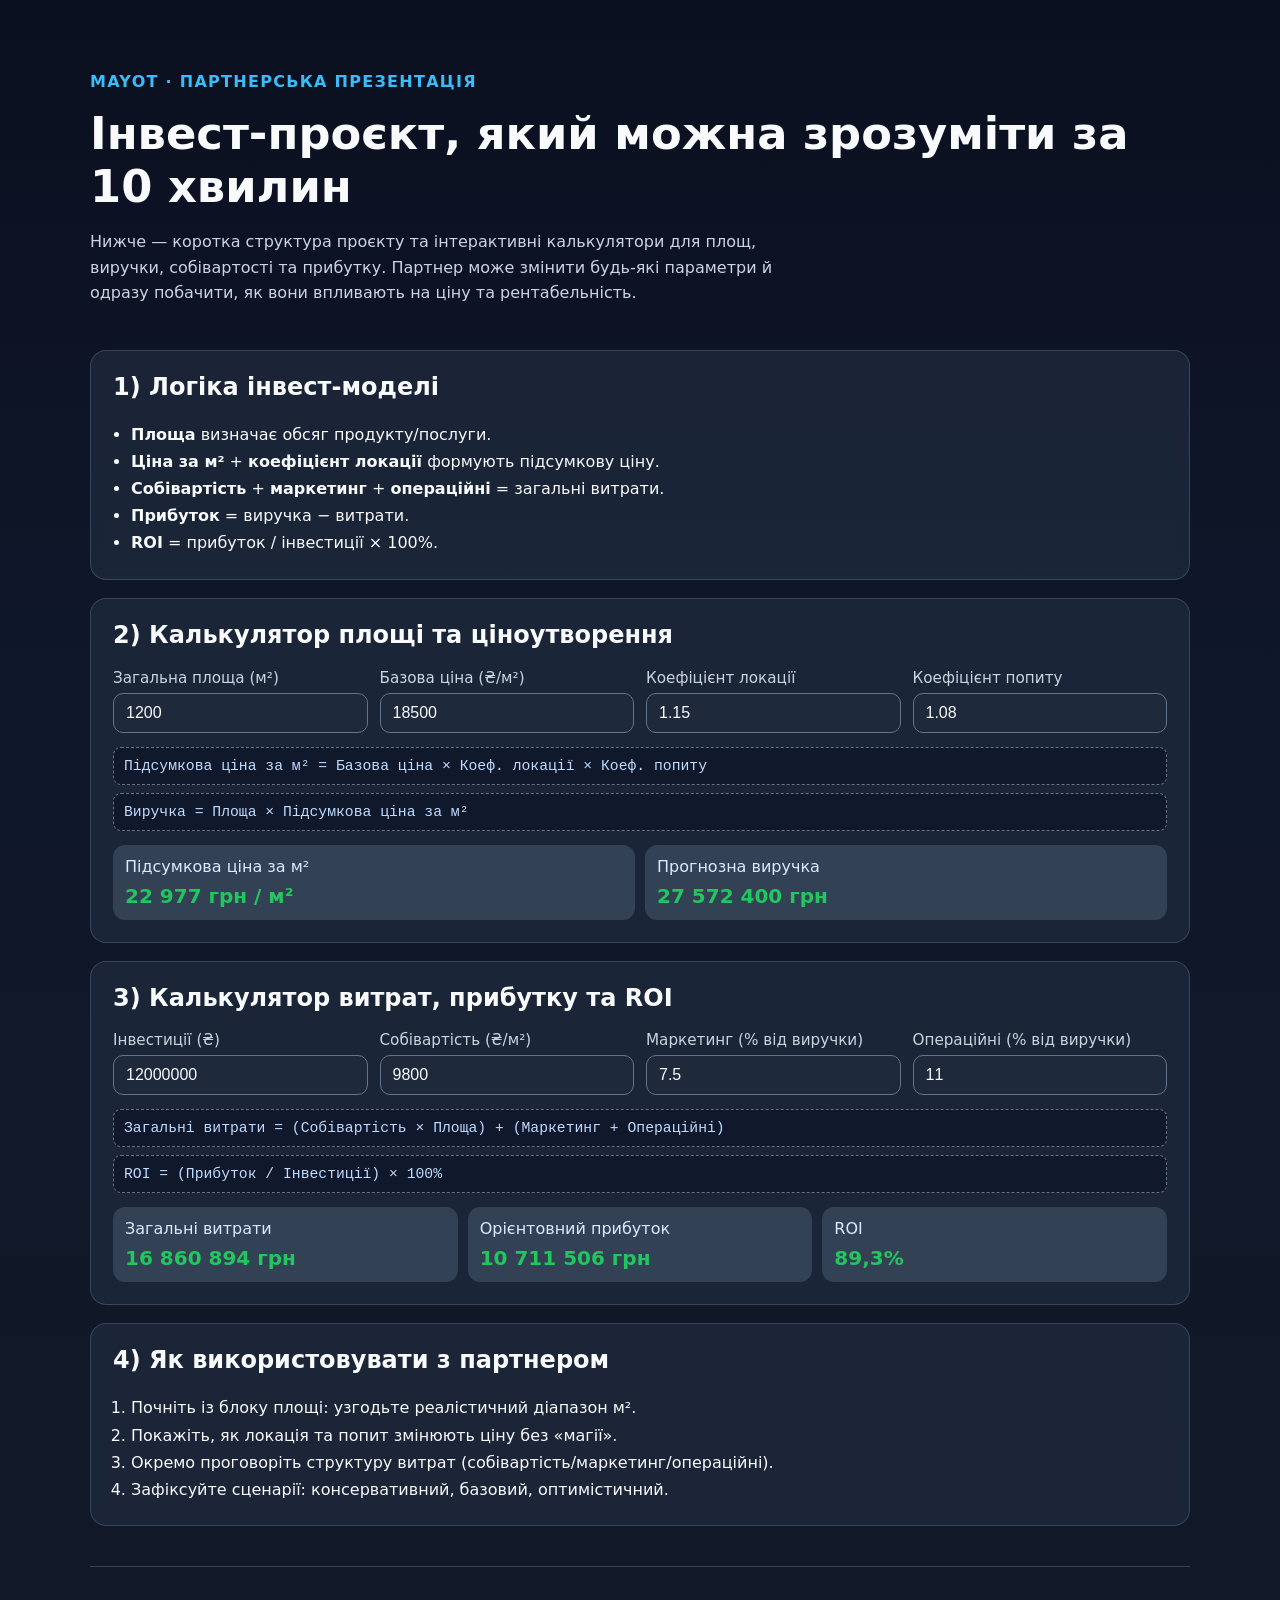
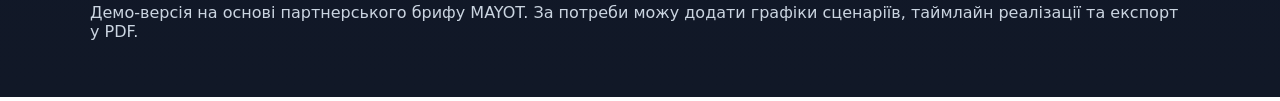
==== index.html @ 7033283a "Create partner-facing investment landing page with calculators" ====
<!doctype html>
<html lang="uk">
  <head>
    <meta charset="UTF-8" />
    <meta name="viewport" content="width=device-width, initial-scale=1.0" />
    <title>MAYOT — Партнерський інвест-проєкт</title>
    <link rel="stylesheet" href="styles.css" />
  </head>
  <body>
    <header class="hero">
      <div class="hero__content wrapper">
        <p class="eyebrow">MAYOT · Партнерська презентація</p>
        <h1>Інвест-проєкт, який можна зрозуміти за 10 хвилин</h1>
        <p class="subtitle">
          Нижче — коротка структура проєкту та інтерактивні калькулятори для площ,
          виручки, собівартості та прибутку. Партнер може змінити будь-які параметри
          й одразу побачити, як вони впливають на ціну та рентабельність.
        </p>
      </div>
    </header>

    <main class="wrapper grid">
      <section class="card">
        <h2>1) Логіка інвест-моделі</h2>
        <ul>
          <li><strong>Площа</strong> визначає обсяг продукту/послуги.</li>
          <li><strong>Ціна за м²</strong> + <strong>коефіцієнт локації</strong> формують підсумкову ціну.</li>
          <li><strong>Собівартість</strong> + <strong>маркетинг</strong> + <strong>операційні</strong> = загальні витрати.</li>
          <li><strong>Прибуток</strong> = виручка − витрати.</li>
          <li><strong>ROI</strong> = прибуток / інвестиції × 100%.</li>
        </ul>
      </section>

      <section class="card" id="areaPricingCalculator">
        <h2>2) Калькулятор площі та ціноутворення</h2>
        <div class="inputs">
          <label>
            Загальна площа (м²)
            <input type="number" id="area" min="1" step="1" value="1200" />
          </label>
          <label>
            Базова ціна (₴/м²)
            <input type="number" id="basePrice" min="1" step="10" value="18500" />
          </label>
          <label>
            Коефіцієнт локації
            <input type="number" id="locationFactor" min="0.5" max="2" step="0.01" value="1.15" />
          </label>
          <label>
            Коефіцієнт попиту
            <input type="number" id="demandFactor" min="0.5" max="2" step="0.01" value="1.08" />
          </label>
        </div>

        <div class="formula">
          <code>Підсумкова ціна за м² = Базова ціна × Коеф. локації × Коеф. попиту</code>
          <code>Виручка = Площа × Підсумкова ціна за м²</code>
        </div>

        <div class="results">
          <article>
            <p>Підсумкова ціна за м²</p>
            <strong id="finalSqmPrice">—</strong>
          </article>
          <article>
            <p>Прогнозна виручка</p>
            <strong id="revenue">—</strong>
          </article>
        </div>
      </section>

      <section class="card" id="investmentCalculator">
        <h2>3) Калькулятор витрат, прибутку та ROI</h2>
        <div class="inputs">
          <label>
            Інвестиції (₴)
            <input type="number" id="investment" min="1" step="10000" value="12000000" />
          </label>
          <label>
            Собівартість (₴/м²)
            <input type="number" id="costPerSqm" min="1" step="10" value="9800" />
          </label>
          <label>
            Маркетинг (% від виручки)
            <input type="number" id="marketingPercent" min="0" max="100" step="0.1" value="7.5" />
          </label>
          <label>
            Операційні (% від виручки)
            <input type="number" id="operatingPercent" min="0" max="100" step="0.1" value="11" />
          </label>
        </div>

        <div class="formula">
          <code>Загальні витрати = (Собівартість × Площа) + (Маркетинг + Операційні)</code>
          <code>ROI = (Прибуток / Інвестиції) × 100%</code>
        </div>

        <div class="results three">
          <article>
            <p>Загальні витрати</p>
            <strong id="totalCosts">—</strong>
          </article>
          <article>
            <p>Орієнтовний прибуток</p>
            <strong id="profit">—</strong>
          </article>
          <article>
            <p>ROI</p>
            <strong id="roi">—</strong>
          </article>
        </div>
      </section>

      <section class="card notes">
        <h2>4) Як використовувати з партнером</h2>
        <ol>
          <li>Почніть із блоку площі: узгодьте реалістичний діапазон м².</li>
          <li>Покажіть, як локація та попит змінюють ціну без «магії».</li>
          <li>Окремо проговоріть структуру витрат (собівартість/маркетинг/операційні).</li>
          <li>Зафіксуйте сценарії: консервативний, базовий, оптимістичний.</li>
        </ol>
      </section>
    </main>

    <footer class="wrapper footer">
      <p>
        Демо-версія на основі партнерського брифу MAYOT. За потреби можу додати
        графіки сценаріїв, таймлайн реалізації та експорт у PDF.
      </p>
    </footer>

    <script src="script.js"></script>
  </body>
</html>
---- styles.css ----
:root {
  --bg: #0f172a;
  --surface: #1e293b;
  --surface-soft: #334155;
  --text: #f8fafc;
  --muted: #cbd5e1;
  --accent: #38bdf8;
  --positive: #22c55e;
}

* {
  box-sizing: border-box;
}

body {
  margin: 0;
  font-family: Inter, system-ui, -apple-system, Segoe UI, Roboto, sans-serif;
  background: linear-gradient(180deg, #0b1020 0%, var(--bg) 40%, #111827 100%);
  color: var(--text);
}

.wrapper {
  width: min(1100px, 92vw);
  margin: 0 auto;
}

.hero {
  padding: 56px 0 28px;
}

.hero h1 {
  font-size: clamp(1.8rem, 3.5vw, 3rem);
  margin: 10px 0 14px;
}

.eyebrow {
  color: var(--accent);
  text-transform: uppercase;
  letter-spacing: 0.08em;
  font-weight: 700;
}

.subtitle {
  color: var(--muted);
  max-width: 72ch;
  line-height: 1.6;
}

.grid {
  display: grid;
  gap: 18px;
  padding-bottom: 40px;
}

.card {
  background: rgba(30, 41, 59, 0.82);
  border: 1px solid rgba(148, 163, 184, 0.25);
  border-radius: 16px;
  padding: 22px;
  backdrop-filter: blur(6px);
}

.card h2 {
  margin-top: 0;
}

.inputs {
  display: grid;
  gap: 12px;
  grid-template-columns: repeat(auto-fit, minmax(210px, 1fr));
}

label {
  display: grid;
  gap: 6px;
  color: var(--muted);
  font-size: 0.95rem;
}

input {
  border: 1px solid #64748b;
  background: var(--surface);
  color: var(--text);
  border-radius: 10px;
  padding: 10px 12px;
  font-size: 1rem;
}

.formula {
  margin: 14px 0;
  display: grid;
  gap: 8px;
}

code {
  display: block;
  background: rgba(15, 23, 42, 0.8);
  border: 1px dashed #64748b;
  border-radius: 8px;
  padding: 10px;
  color: #bfdbfe;
  font-size: 0.92rem;
}

.results {
  display: grid;
  gap: 10px;
  grid-template-columns: repeat(2, minmax(180px, 1fr));
}

.results.three {
  grid-template-columns: repeat(3, minmax(160px, 1fr));
}

.results article {
  background: var(--surface-soft);
  border-radius: 12px;
  padding: 12px;
}

.results p {
  margin: 0;
  color: #dbeafe;
}

.results strong {
  display: block;
  margin-top: 8px;
  font-size: 1.25rem;
  color: var(--positive);
}

.notes ol,
.card ul {
  margin: 0;
  padding-left: 18px;
  line-height: 1.7;
}

.footer {
  border-top: 1px solid rgba(148, 163, 184, 0.3);
  padding: 20px 0 40px;
  color: var(--muted);
}

@media (max-width: 700px) {
  .results,
  .results.three {
    grid-template-columns: 1fr;
  }
}
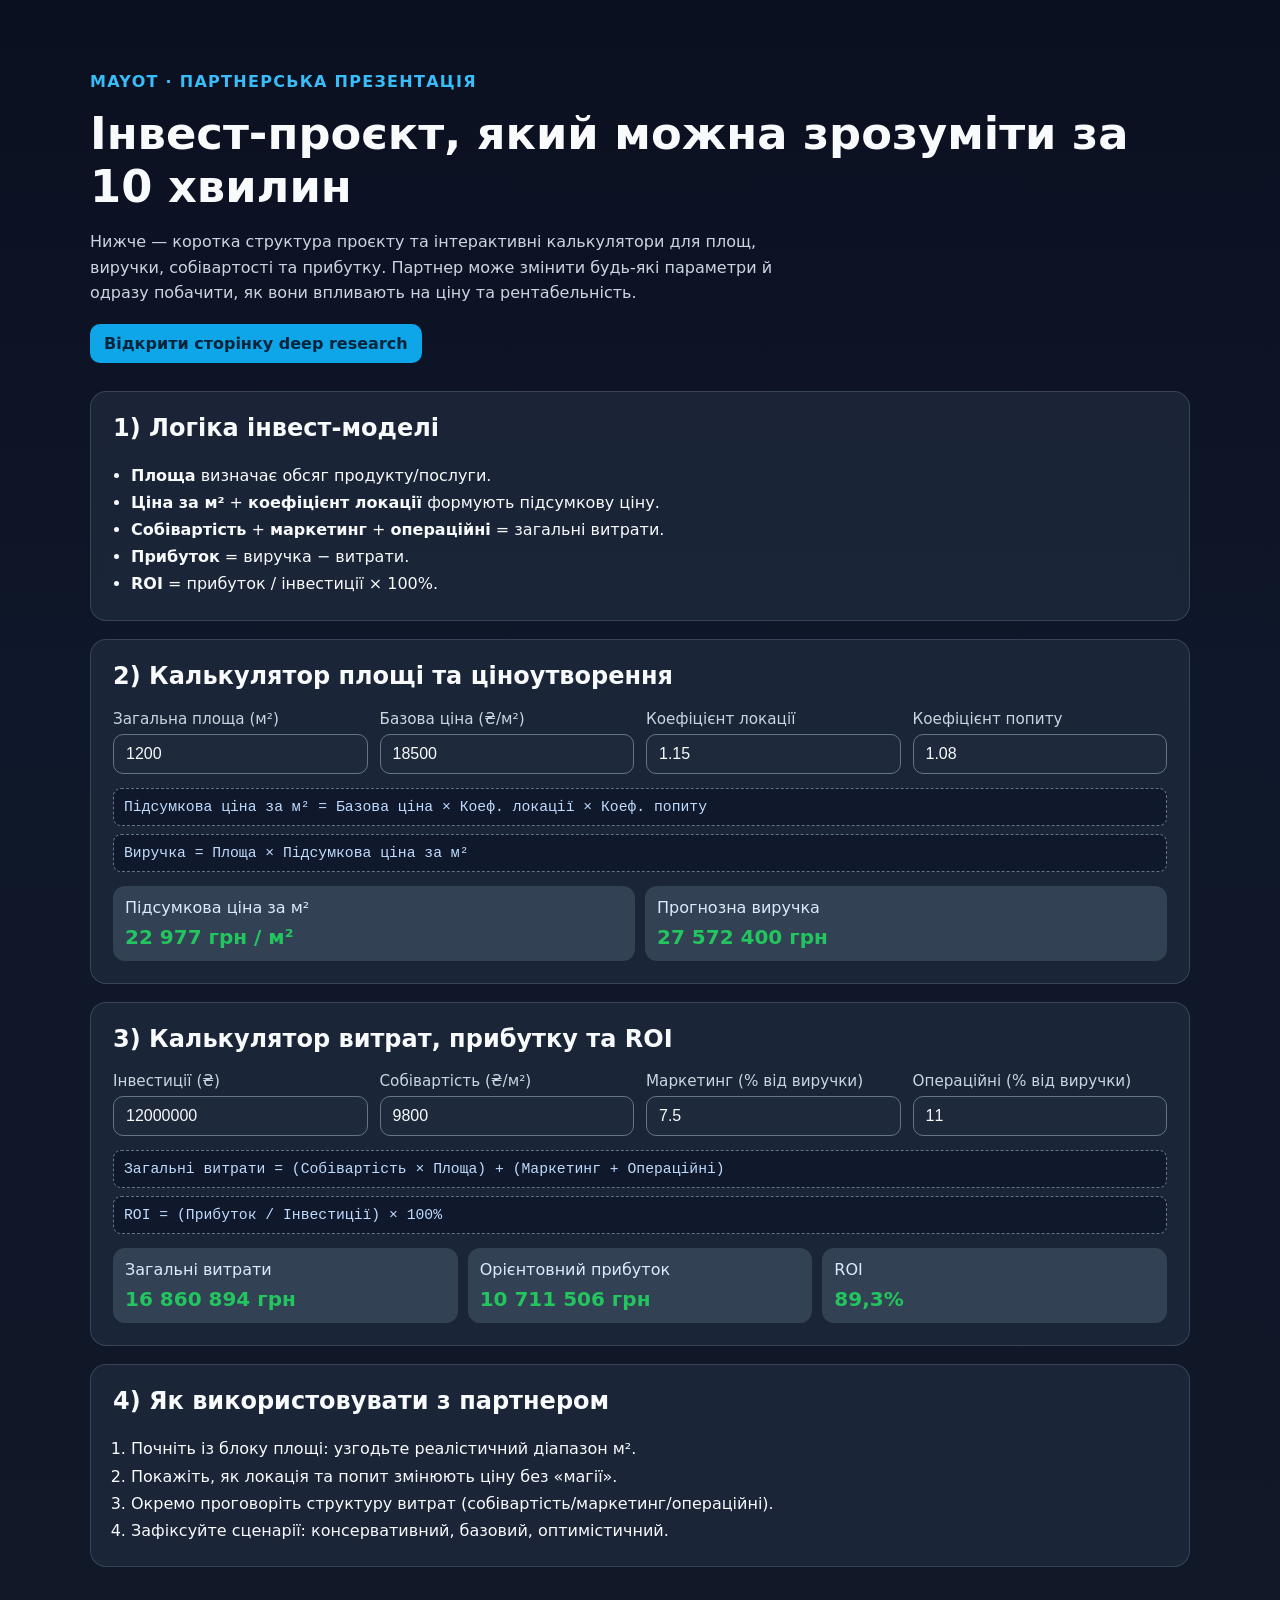
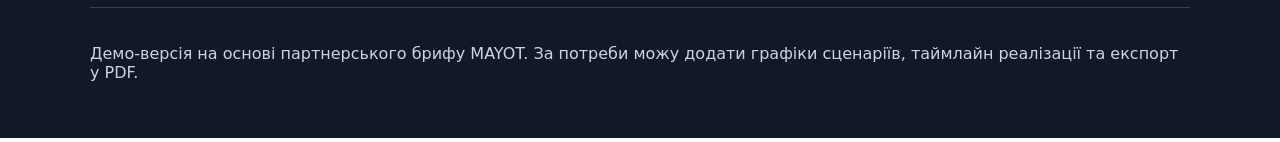
==== commit 66e0864b: "Add second deep research page with scenario calculator" ====
--- a/index.html
+++ b/index.html
@@ -16,6 +16,9 @@
           виручки, собівартості та прибутку. Партнер може змінити будь-які параметри
           й одразу побачити, як вони впливають на ціну та рентабельність.
         </p>
+        <div class="actions">
+          <a class="btn" href="research.html">Відкрити сторінку deep research</a>
+        </div>
       </div>
     </header>
 
--- a/styles.css
+++ b/styles.css
@@ -149,3 +149,41 @@
     grid-template-columns: 1fr;
   }
 }
+
+.actions {
+  margin-top: 18px;
+}
+
+.btn {
+  display: inline-block;
+  background: #0ea5e9;
+  color: #04243a;
+  padding: 10px 14px;
+  border-radius: 10px;
+  text-decoration: none;
+  font-weight: 700;
+}
+
+.tableWrap {
+  overflow-x: auto;
+}
+
+table {
+  width: 100%;
+  border-collapse: collapse;
+  background: rgba(15, 23, 42, 0.65);
+  border-radius: 10px;
+  overflow: hidden;
+}
+
+th,
+td {
+  text-align: left;
+  padding: 10px 12px;
+  border-bottom: 1px solid rgba(148, 163, 184, 0.25);
+}
+
+th {
+  color: #bae6fd;
+  font-size: 0.95rem;
+}
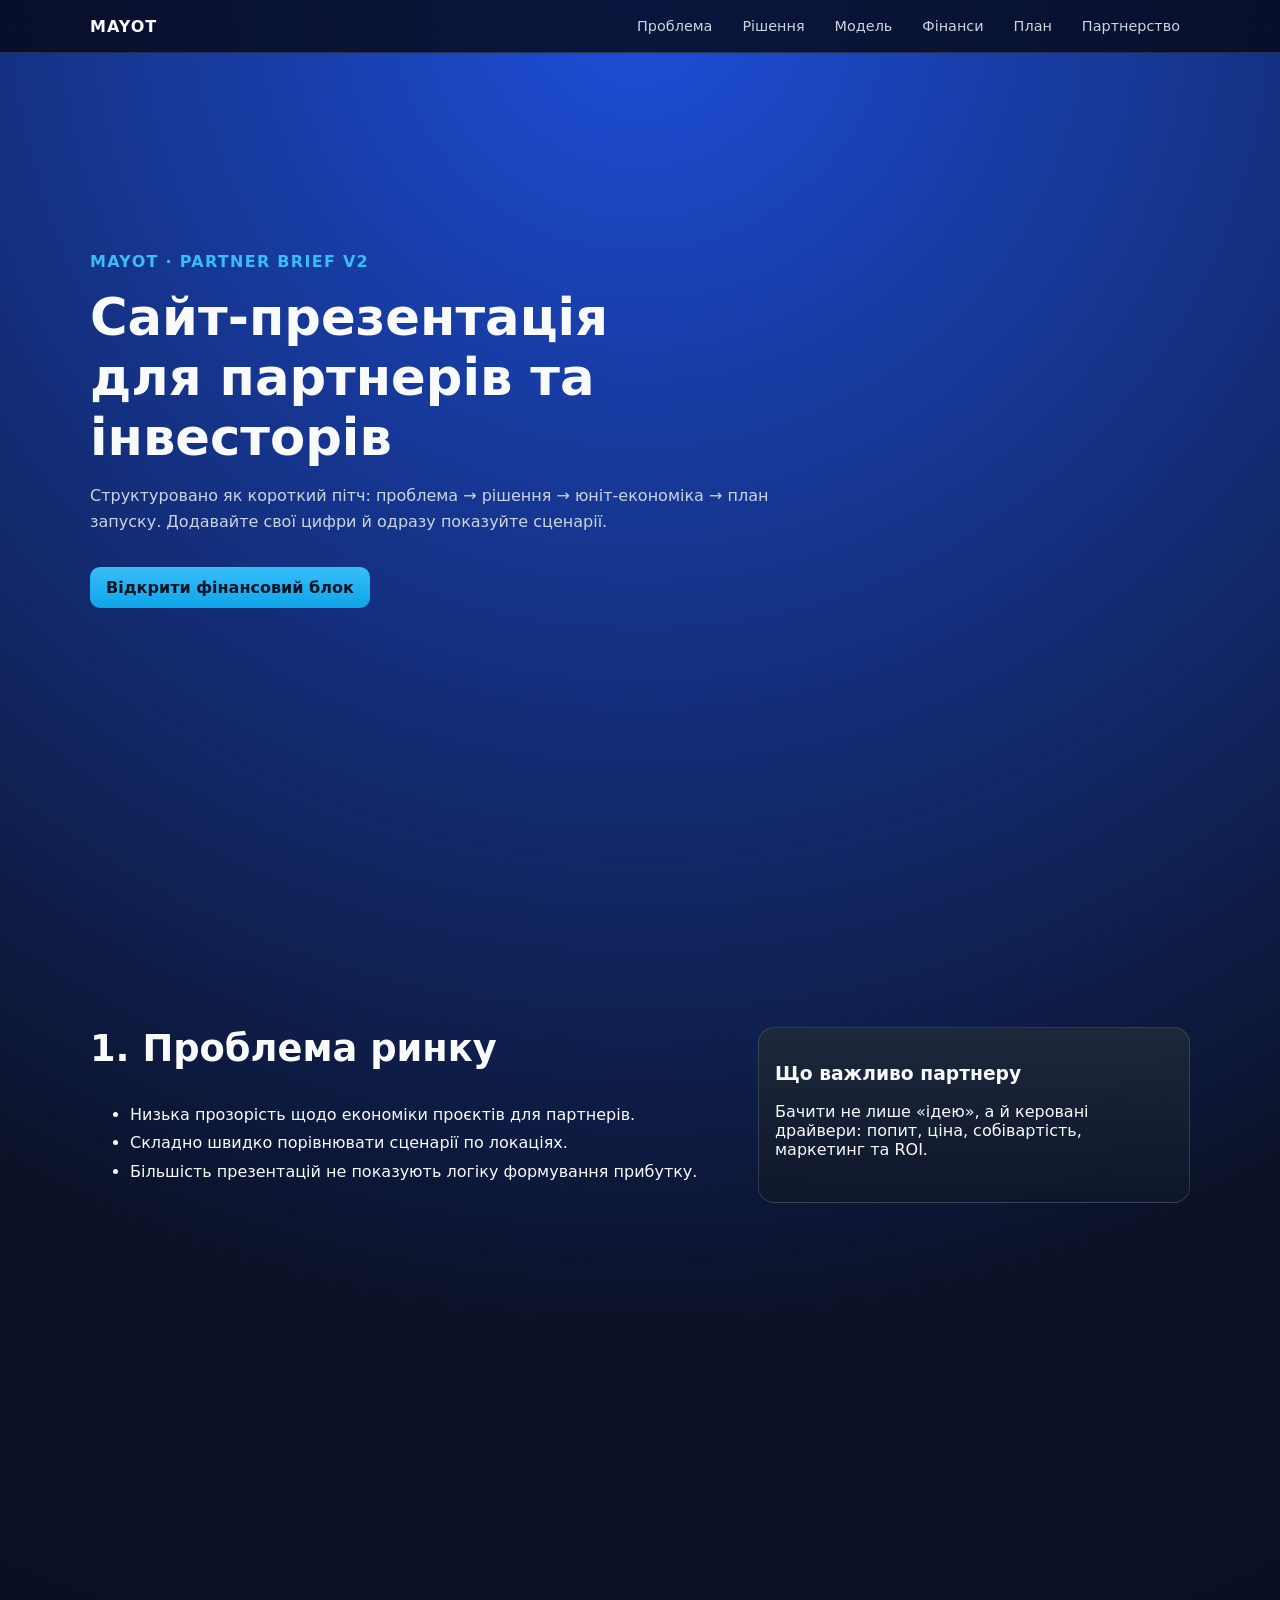
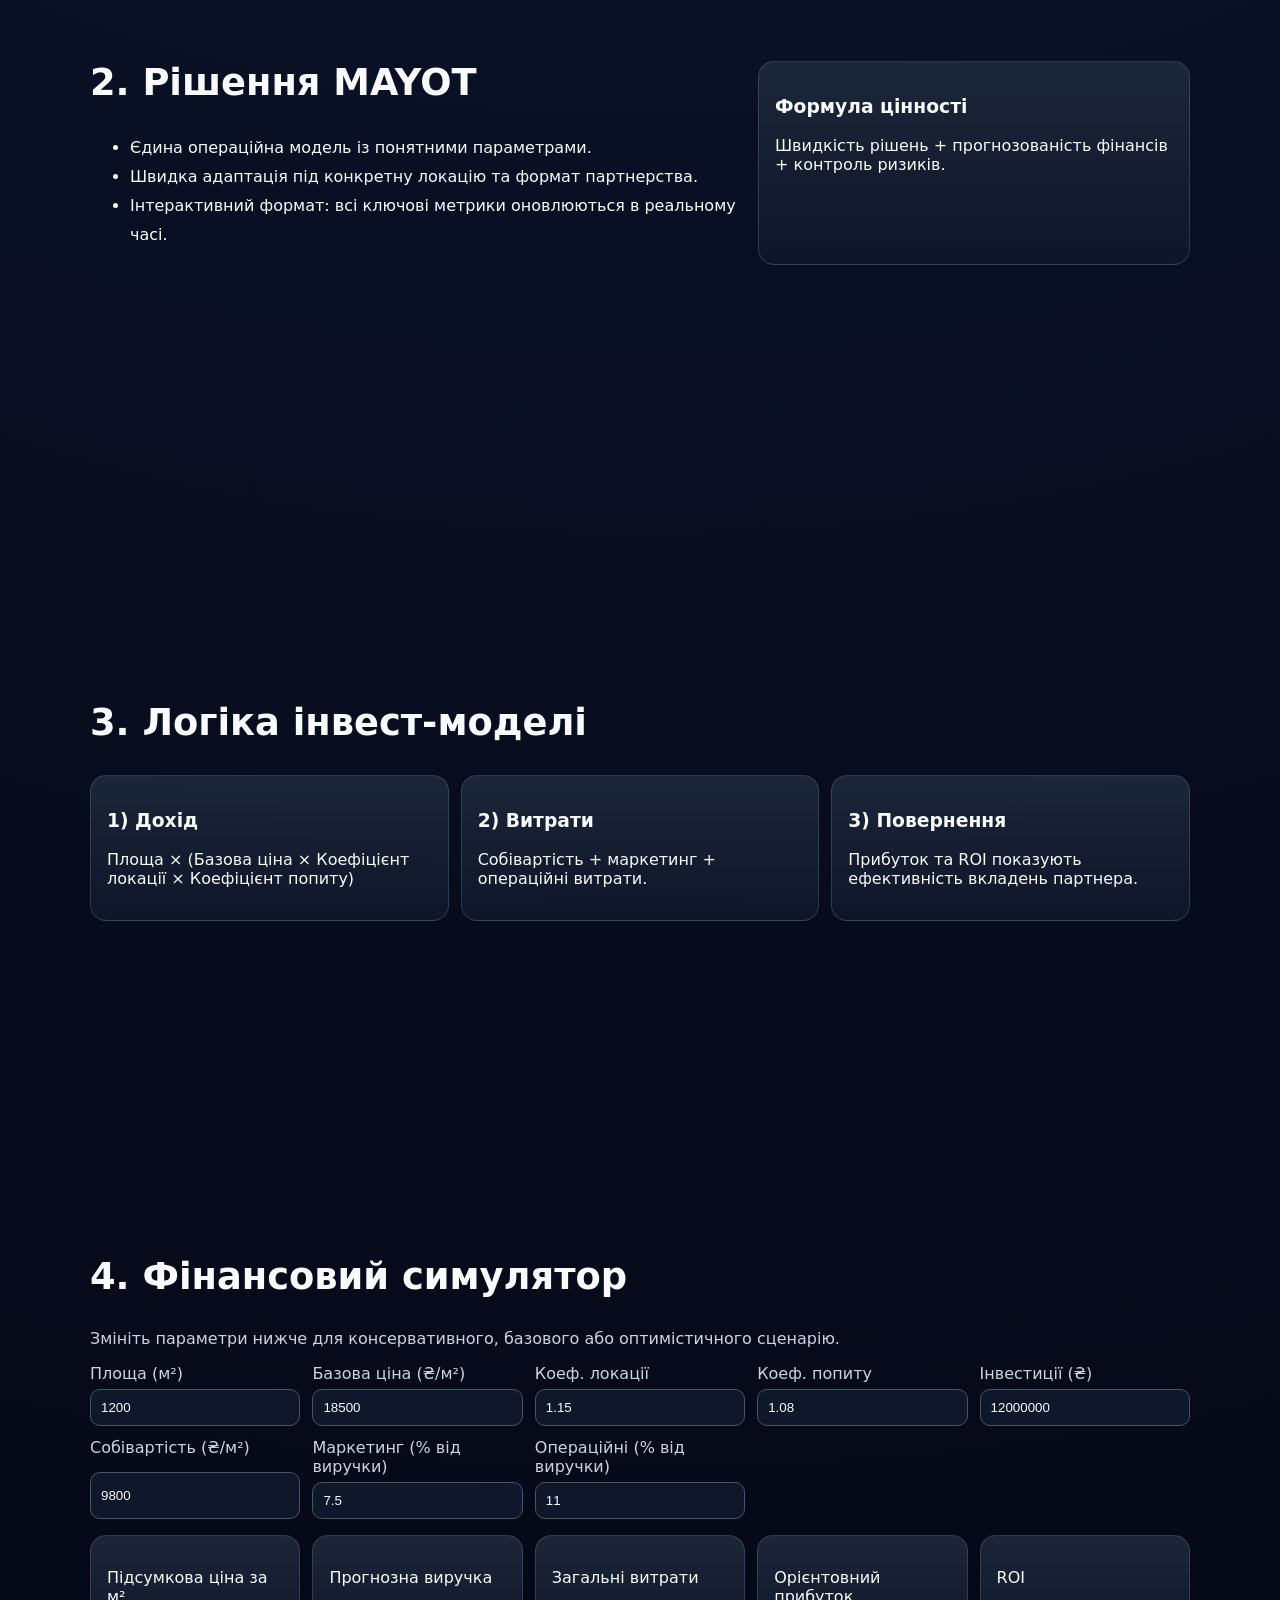
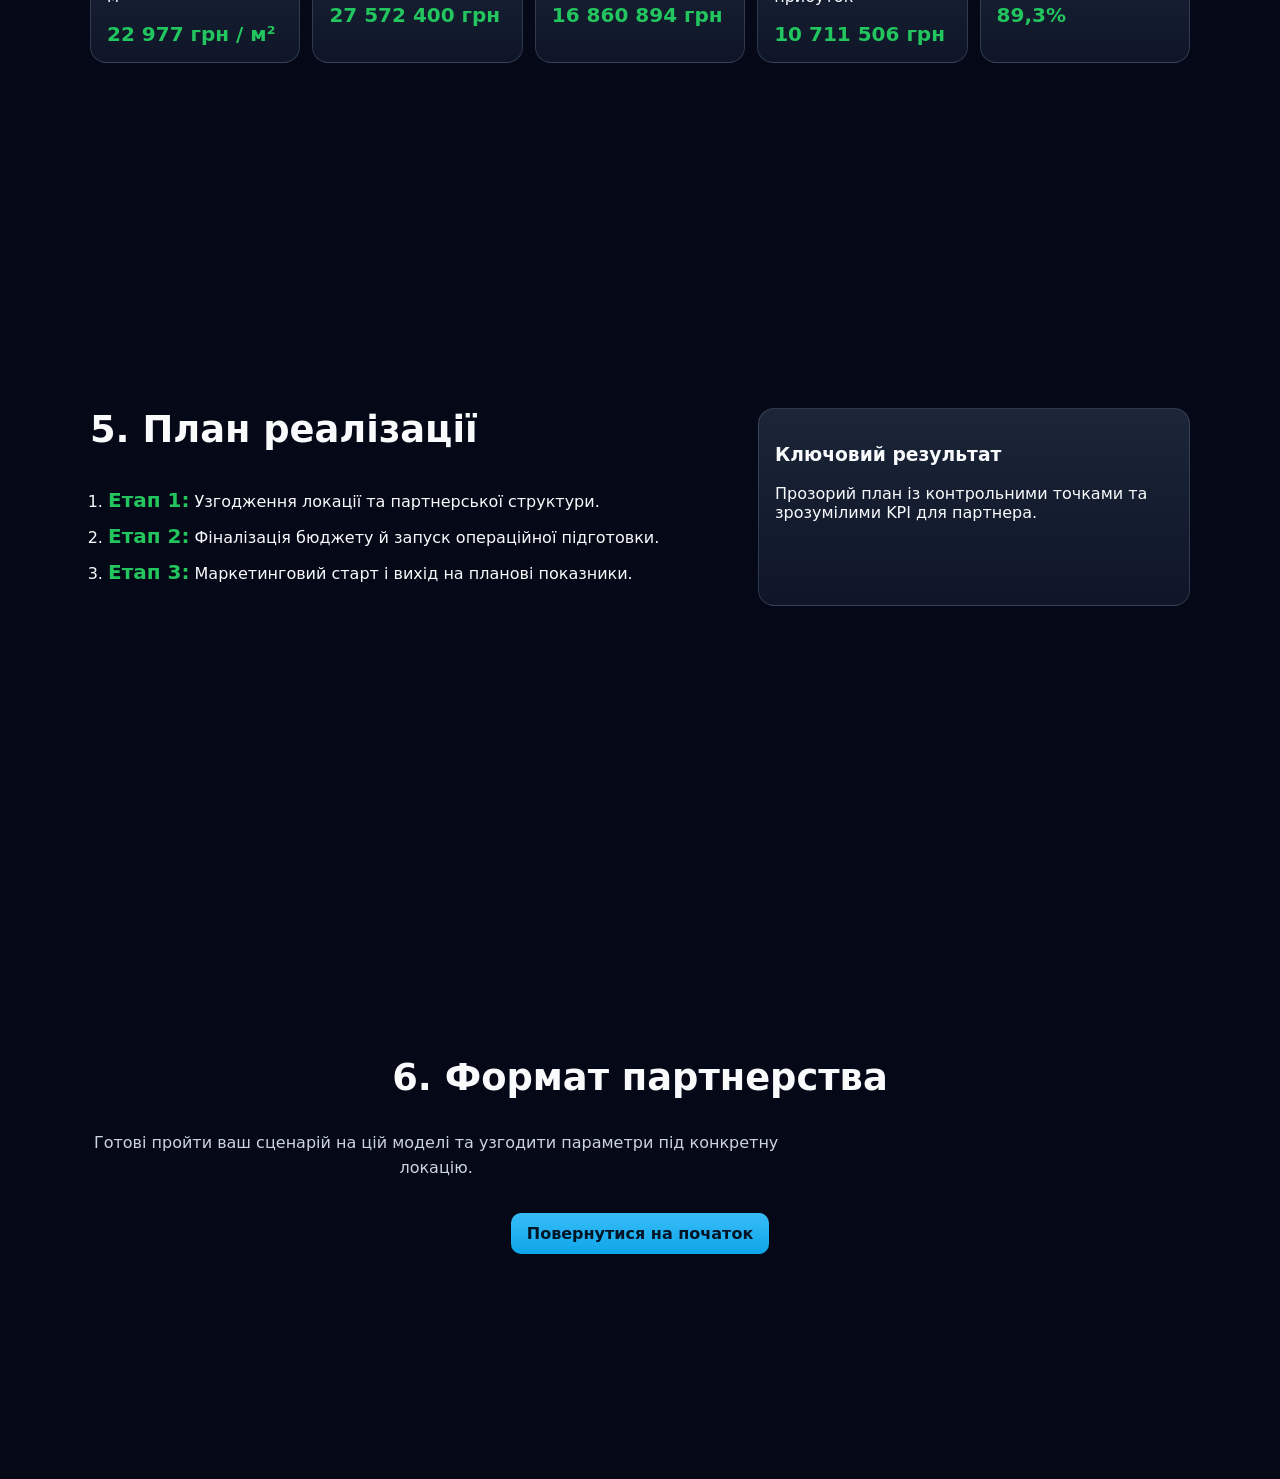
==== commit 23aab315: "Create MAYOT presentation-style website" ====
--- a/index.html
+++ b/index.html
@@ -3,134 +3,179 @@
   <head>
     <meta charset="UTF-8" />
     <meta name="viewport" content="width=device-width, initial-scale=1.0" />
-    <title>MAYOT — Партнерський інвест-проєкт</title>
+    <title>MAYOT — Партнерська сайт-презентація</title>
     <link rel="stylesheet" href="styles.css" />
   </head>
   <body>
-    <header class="hero">
-      <div class="hero__content wrapper">
-        <p class="eyebrow">MAYOT · Партнерська презентація</p>
-        <h1>Інвест-проєкт, який можна зрозуміти за 10 хвилин</h1>
-        <p class="subtitle">
-          Нижче — коротка структура проєкту та інтерактивні калькулятори для площ,
-          виручки, собівартості та прибутку. Партнер може змінити будь-які параметри
-          й одразу побачити, як вони впливають на ціну та рентабельність.
-        </p>
-        <div class="actions">
-          <a class="btn" href="research.html">Відкрити сторінку deep research</a>
-        </div>
+    <header class="topbar">
+      <div class="wrapper topbar__inner">
+        <a class="brand" href="#hero">MAYOT</a>
+        <nav class="menu" aria-label="Навігація по слайдах">
+          <a href="#problem">Проблема</a>
+          <a href="#solution">Рішення</a>
+          <a href="#model">Модель</a>
+          <a href="#financials">Фінанси</a>
+          <a href="#roadmap">План</a>
+          <a href="#cta">Партнерство</a>
+        </nav>
       </div>
     </header>
 
-    <main class="wrapper grid">
-      <section class="card">
-        <h2>1) Логіка інвест-моделі</h2>
-        <ul>
-          <li><strong>Площа</strong> визначає обсяг продукту/послуги.</li>
-          <li><strong>Ціна за м²</strong> + <strong>коефіцієнт локації</strong> формують підсумкову ціну.</li>
-          <li><strong>Собівартість</strong> + <strong>маркетинг</strong> + <strong>операційні</strong> = загальні витрати.</li>
-          <li><strong>Прибуток</strong> = виручка − витрати.</li>
-          <li><strong>ROI</strong> = прибуток / інвестиції × 100%.</li>
-        </ul>
+    <main>
+      <section id="hero" class="slide hero">
+        <div class="wrapper">
+          <p class="eyebrow">MAYOT · Partner Brief v2</p>
+          <h1>Сайт-презентація для партнерів та інвесторів</h1>
+          <p class="lead">
+            Структуровано як короткий пітч: проблема → рішення → юніт-економіка →
+            план запуску. Додавайте свої цифри й одразу показуйте сценарії.
+          </p>
+          <a class="btn" href="#financials">Відкрити фінансовий блок</a>
+        </div>
       </section>
 
-      <section class="card" id="areaPricingCalculator">
-        <h2>2) Калькулятор площі та ціноутворення</h2>
-        <div class="inputs">
-          <label>
-            Загальна площа (м²)
-            <input type="number" id="area" min="1" step="1" value="1200" />
-          </label>
-          <label>
-            Базова ціна (₴/м²)
-            <input type="number" id="basePrice" min="1" step="10" value="18500" />
-          </label>
-          <label>
-            Коефіцієнт локації
-            <input type="number" id="locationFactor" min="0.5" max="2" step="0.01" value="1.15" />
-          </label>
-          <label>
-            Коефіцієнт попиту
-            <input type="number" id="demandFactor" min="0.5" max="2" step="0.01" value="1.08" />
-          </label>
-        </div>
-
-        <div class="formula">
-          <code>Підсумкова ціна за м² = Базова ціна × Коеф. локації × Коеф. попиту</code>
-          <code>Виручка = Площа × Підсумкова ціна за м²</code>
-        </div>
-
-        <div class="results">
-          <article>
-            <p>Підсумкова ціна за м²</p>
-            <strong id="finalSqmPrice">—</strong>
-          </article>
-          <article>
-            <p>Прогнозна виручка</p>
-            <strong id="revenue">—</strong>
+      <section id="problem" class="slide">
+        <div class="wrapper two-col">
+          <div>
+            <h2>1. Проблема ринку</h2>
+            <ul>
+              <li>Низька прозорість щодо економіки проєктів для партнерів.</li>
+              <li>Складно швидко порівнювати сценарії по локаціях.</li>
+              <li>Більшість презентацій не показують логіку формування прибутку.</li>
+            </ul>
+          </div>
+          <article class="panel">
+            <h3>Що важливо партнеру</h3>
+            <p>
+              Бачити не лише «ідею», а й керовані драйвери: попит, ціна,
+              собівартість, маркетинг та ROI.
+            </p>
           </article>
         </div>
       </section>
 
-      <section class="card" id="investmentCalculator">
-        <h2>3) Калькулятор витрат, прибутку та ROI</h2>
-        <div class="inputs">
-          <label>
-            Інвестиції (₴)
-            <input type="number" id="investment" min="1" step="10000" value="12000000" />
-          </label>
-          <label>
-            Собівартість (₴/м²)
-            <input type="number" id="costPerSqm" min="1" step="10" value="9800" />
-          </label>
-          <label>
-            Маркетинг (% від виручки)
-            <input type="number" id="marketingPercent" min="0" max="100" step="0.1" value="7.5" />
-          </label>
-          <label>
-            Операційні (% від виручки)
-            <input type="number" id="operatingPercent" min="0" max="100" step="0.1" value="11" />
-          </label>
-        </div>
-
-        <div class="formula">
-          <code>Загальні витрати = (Собівартість × Площа) + (Маркетинг + Операційні)</code>
-          <code>ROI = (Прибуток / Інвестиції) × 100%</code>
-        </div>
-
-        <div class="results three">
-          <article>
-            <p>Загальні витрати</p>
-            <strong id="totalCosts">—</strong>
-          </article>
-          <article>
-            <p>Орієнтовний прибуток</p>
-            <strong id="profit">—</strong>
-          </article>
-          <article>
-            <p>ROI</p>
-            <strong id="roi">—</strong>
+      <section id="solution" class="slide">
+        <div class="wrapper two-col">
+          <div>
+            <h2>2. Рішення MAYOT</h2>
+            <ul>
+              <li>Єдина операційна модель із понятними параметрами.</li>
+              <li>Швидка адаптація під конкретну локацію та формат партнерства.</li>
+              <li>Інтерактивний формат: всі ключові метрики оновлюються в реальному часі.</li>
+            </ul>
+          </div>
+          <article class="panel">
+            <h3>Формула цінності</h3>
+            <p>Швидкість рішень + прогнозованість фінансів + контроль ризиків.</p>
           </article>
         </div>
       </section>
 
-      <section class="card notes">
-        <h2>4) Як використовувати з партнером</h2>
-        <ol>
-          <li>Почніть із блоку площі: узгодьте реалістичний діапазон м².</li>
-          <li>Покажіть, як локація та попит змінюють ціну без «магії».</li>
-          <li>Окремо проговоріть структуру витрат (собівартість/маркетинг/операційні).</li>
-          <li>Зафіксуйте сценарії: консервативний, базовий, оптимістичний.</li>
-        </ol>
+      <section id="model" class="slide">
+        <div class="wrapper">
+          <h2>3. Логіка інвест-моделі</h2>
+          <div class="cards">
+            <article class="panel">
+              <h3>1) Дохід</h3>
+              <p>Площа × (Базова ціна × Коефіцієнт локації × Коефіцієнт попиту)</p>
+            </article>
+            <article class="panel">
+              <h3>2) Витрати</h3>
+              <p>Собівартість + маркетинг + операційні витрати.</p>
+            </article>
+            <article class="panel">
+              <h3>3) Повернення</h3>
+              <p>Прибуток та ROI показують ефективність вкладень партнера.</p>
+            </article>
+          </div>
+        </div>
+      </section>
+
+      <section id="financials" class="slide">
+        <div class="wrapper">
+          <h2>4. Фінансовий симулятор</h2>
+          <p class="muted">Змініть параметри нижче для консервативного, базового або оптимістичного сценарію.</p>
+
+          <div class="inputs">
+            <label>Площа (м²)
+              <input type="number" id="area" min="1" step="1" value="1200" />
+            </label>
+            <label>Базова ціна (₴/м²)
+              <input type="number" id="basePrice" min="1" step="10" value="18500" />
+            </label>
+            <label>Коеф. локації
+              <input type="number" id="locationFactor" min="0.5" max="2" step="0.01" value="1.15" />
+            </label>
+            <label>Коеф. попиту
+              <input type="number" id="demandFactor" min="0.5" max="2" step="0.01" value="1.08" />
+            </label>
+            <label>Інвестиції (₴)
+              <input type="number" id="investment" min="1" step="10000" value="12000000" />
+            </label>
+            <label>Собівартість (₴/м²)
+              <input type="number" id="costPerSqm" min="1" step="10" value="9800" />
+            </label>
+            <label>Маркетинг (% від виручки)
+              <input type="number" id="marketingPercent" min="0" max="100" step="0.1" value="7.5" />
+            </label>
+            <label>Операційні (% від виручки)
+              <input type="number" id="operatingPercent" min="0" max="100" step="0.1" value="11" />
+            </label>
+          </div>
+
+          <div class="results">
+            <article class="panel">
+              <p>Підсумкова ціна за м²</p>
+              <strong id="finalSqmPrice">—</strong>
+            </article>
+            <article class="panel">
+              <p>Прогнозна виручка</p>
+              <strong id="revenue">—</strong>
+            </article>
+            <article class="panel">
+              <p>Загальні витрати</p>
+              <strong id="totalCosts">—</strong>
+            </article>
+            <article class="panel">
+              <p>Орієнтовний прибуток</p>
+              <strong id="profit">—</strong>
+            </article>
+            <article class="panel">
+              <p>ROI</p>
+              <strong id="roi">—</strong>
+            </article>
+          </div>
+        </div>
+      </section>
+
+      <section id="roadmap" class="slide">
+        <div class="wrapper two-col">
+          <div>
+            <h2>5. План реалізації</h2>
+            <ol class="timeline">
+              <li><strong>Етап 1:</strong> Узгодження локації та партнерської структури.</li>
+              <li><strong>Етап 2:</strong> Фіналізація бюджету й запуск операційної підготовки.</li>
+              <li><strong>Етап 3:</strong> Маркетинговий старт і вихід на планові показники.</li>
+            </ol>
+          </div>
+          <article class="panel">
+            <h3>Ключовий результат</h3>
+            <p>Прозорий план із контрольними точками та зрозумілими KPI для партнера.</p>
+          </article>
+        </div>
+      </section>
+
+      <section id="cta" class="slide cta">
+        <div class="wrapper">
+          <h2>6. Формат партнерства</h2>
+          <p class="lead">
+            Готові пройти ваш сценарій на цій моделі та узгодити параметри під
+            конкретну локацію.
+          </p>
+          <a class="btn" href="#hero">Повернутися на початок</a>
+        </div>
       </section>
     </main>
-
-    <footer class="wrapper footer">
-      <p>
-        Демо-версія на основі партнерського брифу MAYOT. За потреби можу додати
-        графіки сценаріїв, таймлайн реалізації та експорт у PDF.
-      </p>
-    </footer>
 
     <script src="script.js"></script>
   </body>
--- a/styles.css
+++ b/styles.css
@@ -1,22 +1,27 @@
 :root {
-  --bg: #0f172a;
-  --surface: #1e293b;
-  --surface-soft: #334155;
+  --bg: #050816;
+  --surface: #0f172a;
+  --panel: #1e293b;
   --text: #f8fafc;
   --muted: #cbd5e1;
   --accent: #38bdf8;
+  --accent-strong: #0ea5e9;
   --positive: #22c55e;
 }
 
 * {
   box-sizing: border-box;
+}
+
+html {
+  scroll-behavior: smooth;
 }
 
 body {
   margin: 0;
   font-family: Inter, system-ui, -apple-system, Segoe UI, Roboto, sans-serif;
-  background: linear-gradient(180deg, #0b1020 0%, var(--bg) 40%, #111827 100%);
-  color: var(--text);
+  color: var(--text);
+  background: radial-gradient(circle at top, #1d4ed8 0%, #0b1228 28%, var(--bg) 70%);
 }
 
 .wrapper {
@@ -24,47 +29,122 @@
   margin: 0 auto;
 }
 
+.topbar {
+  position: sticky;
+  top: 0;
+  z-index: 20;
+  background: rgba(5, 8, 22, 0.8);
+  backdrop-filter: blur(10px);
+  border-bottom: 1px solid rgba(148, 163, 184, 0.2);
+}
+
+.topbar__inner {
+  display: flex;
+  align-items: center;
+  justify-content: space-between;
+  gap: 18px;
+  padding: 12px 0;
+}
+
+.brand {
+  color: var(--text);
+  text-decoration: none;
+  font-weight: 800;
+  letter-spacing: 0.06em;
+}
+
+.menu {
+  display: flex;
+  flex-wrap: wrap;
+  gap: 10px;
+}
+
+.menu a {
+  color: var(--muted);
+  text-decoration: none;
+  padding: 6px 10px;
+  border-radius: 999px;
+  font-size: 0.9rem;
+}
+
+.menu a:hover {
+  background: rgba(14, 165, 233, 0.18);
+  color: var(--text);
+}
+
+.slide {
+  min-height: 72vh;
+  display: grid;
+  align-items: center;
+  padding: 44px 0;
+}
+
 .hero {
-  padding: 56px 0 28px;
-}
-
-.hero h1 {
-  font-size: clamp(1.8rem, 3.5vw, 3rem);
-  margin: 10px 0 14px;
+  min-height: 82vh;
 }
 
 .eyebrow {
   color: var(--accent);
   text-transform: uppercase;
+  font-weight: 700;
   letter-spacing: 0.08em;
+}
+
+h1 {
+  font-size: clamp(2rem, 4vw, 3.3rem);
+  margin: 12px 0;
+  max-width: 16ch;
+}
+
+h2 {
+  font-size: clamp(1.6rem, 3vw, 2.3rem);
+  margin-top: 0;
+}
+
+.lead {
+  color: var(--muted);
+  line-height: 1.6;
+  max-width: 68ch;
+}
+
+.two-col {
+  display: grid;
+  grid-template-columns: 1.2fr 0.8fr;
+  gap: 20px;
+}
+
+.cards,
+.results {
+  display: grid;
+  grid-template-columns: repeat(auto-fit, minmax(190px, 1fr));
+  gap: 12px;
+}
+
+.panel {
+  background: linear-gradient(180deg, rgba(30, 41, 59, 0.92), rgba(15, 23, 42, 0.92));
+  border: 1px solid rgba(148, 163, 184, 0.24);
+  border-radius: 16px;
+  padding: 16px;
+}
+
+ul,
+ol {
+  line-height: 1.8;
+}
+
+.btn {
+  margin-top: 16px;
+  display: inline-block;
+  text-decoration: none;
+  background: linear-gradient(180deg, var(--accent), var(--accent-strong));
+  color: #001426;
   font-weight: 700;
-}
-
-.subtitle {
-  color: var(--muted);
-  max-width: 72ch;
-  line-height: 1.6;
-}
-
-.grid {
-  display: grid;
-  gap: 18px;
-  padding-bottom: 40px;
-}
-
-.card {
-  background: rgba(30, 41, 59, 0.82);
-  border: 1px solid rgba(148, 163, 184, 0.25);
-  border-radius: 16px;
-  padding: 22px;
-  backdrop-filter: blur(6px);
-}
-
-.card h2 {
-  margin-top: 0;
+  border-radius: 10px;
+  padding: 11px 16px;
 }
 
 .inputs {
+  margin: 16px 0;
   display: grid;
   gap: 12px;
   grid-template-columns: repeat(auto-fit, minmax(210px, 1fr));
@@ -74,116 +154,49 @@
   display: grid;
   gap: 6px;
   color: var(--muted);
-  font-size: 0.95rem;
 }
 
 input {
-  border: 1px solid #64748b;
+  width: 100%;
   background: var(--surface);
-  color: var(--text);
+  border: 1px solid #475569;
   border-radius: 10px;
-  padding: 10px 12px;
-  font-size: 1rem;
-}
-
-.formula {
-  margin: 14px 0;
-  display: grid;
-  gap: 8px;
-}
-
-code {
-  display: block;
-  background: rgba(15, 23, 42, 0.8);
-  border: 1px dashed #64748b;
-  border-radius: 8px;
+  color: var(--text);
   padding: 10px;
-  color: #bfdbfe;
-  font-size: 0.92rem;
-}
-
-.results {
-  display: grid;
-  gap: 10px;
-  grid-template-columns: repeat(2, minmax(180px, 1fr));
-}
-
-.results.three {
-  grid-template-columns: repeat(3, minmax(160px, 1fr));
-}
-
-.results article {
-  background: var(--surface-soft);
-  border-radius: 12px;
-  padding: 12px;
-}
-
-.results p {
-  margin: 0;
-  color: #dbeafe;
-}
-
-.results strong {
-  display: block;
-  margin-top: 8px;
+}
+
+strong {
+  color: var(--positive);
   font-size: 1.25rem;
-  color: var(--positive);
-}
-
-.notes ol,
-.card ul {
-  margin: 0;
+}
+
+.muted {
+  color: var(--muted);
+}
+
+.cta {
+  text-align: center;
+}
+
+.timeline {
   padding-left: 18px;
-  line-height: 1.7;
-}
-
-.footer {
-  border-top: 1px solid rgba(148, 163, 184, 0.3);
-  padding: 20px 0 40px;
-  color: var(--muted);
-}
-
-@media (max-width: 700px) {
-  .results,
-  .results.three {
+}
+
+@media (max-width: 900px) {
+  .two-col {
     grid-template-columns: 1fr;
   }
 }
 
-.actions {
-  margin-top: 18px;
-}
-
-.btn {
-  display: inline-block;
-  background: #0ea5e9;
-  color: #04243a;
-  padding: 10px 14px;
-  border-radius: 10px;
-  text-decoration: none;
-  font-weight: 700;
-}
-
-.tableWrap {
-  overflow-x: auto;
-}
-
-table {
-  width: 100%;
-  border-collapse: collapse;
-  background: rgba(15, 23, 42, 0.65);
-  border-radius: 10px;
-  overflow: hidden;
-}
-
-th,
-td {
-  text-align: left;
-  padding: 10px 12px;
-  border-bottom: 1px solid rgba(148, 163, 184, 0.25);
-}
-
-th {
-  color: #bae6fd;
-  font-size: 0.95rem;
-}
+@media (max-width: 700px) {
+  .topbar__inner {
+    flex-direction: column;
+    align-items: flex-start;
+  }
+
+  .slide,
+  .hero {
+    min-height: auto;
+    padding: 34px 0;
+  }
+}
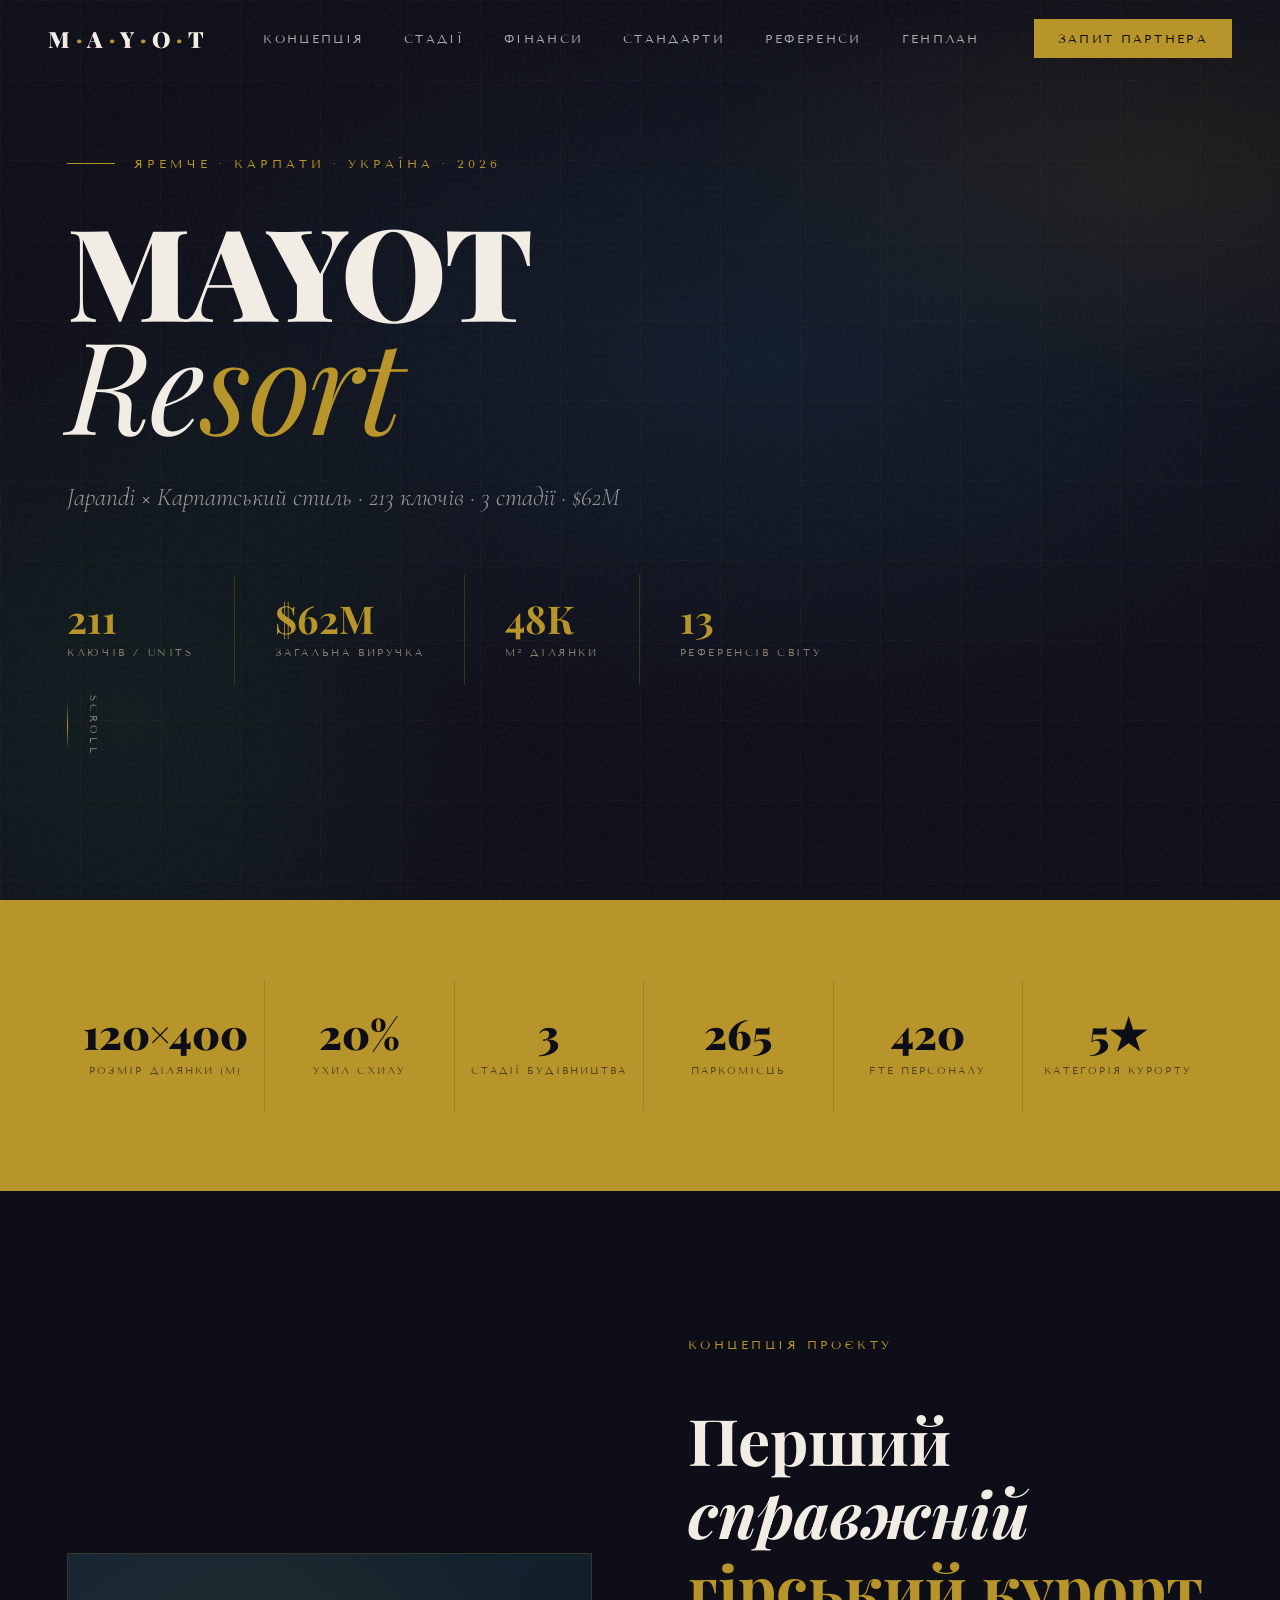
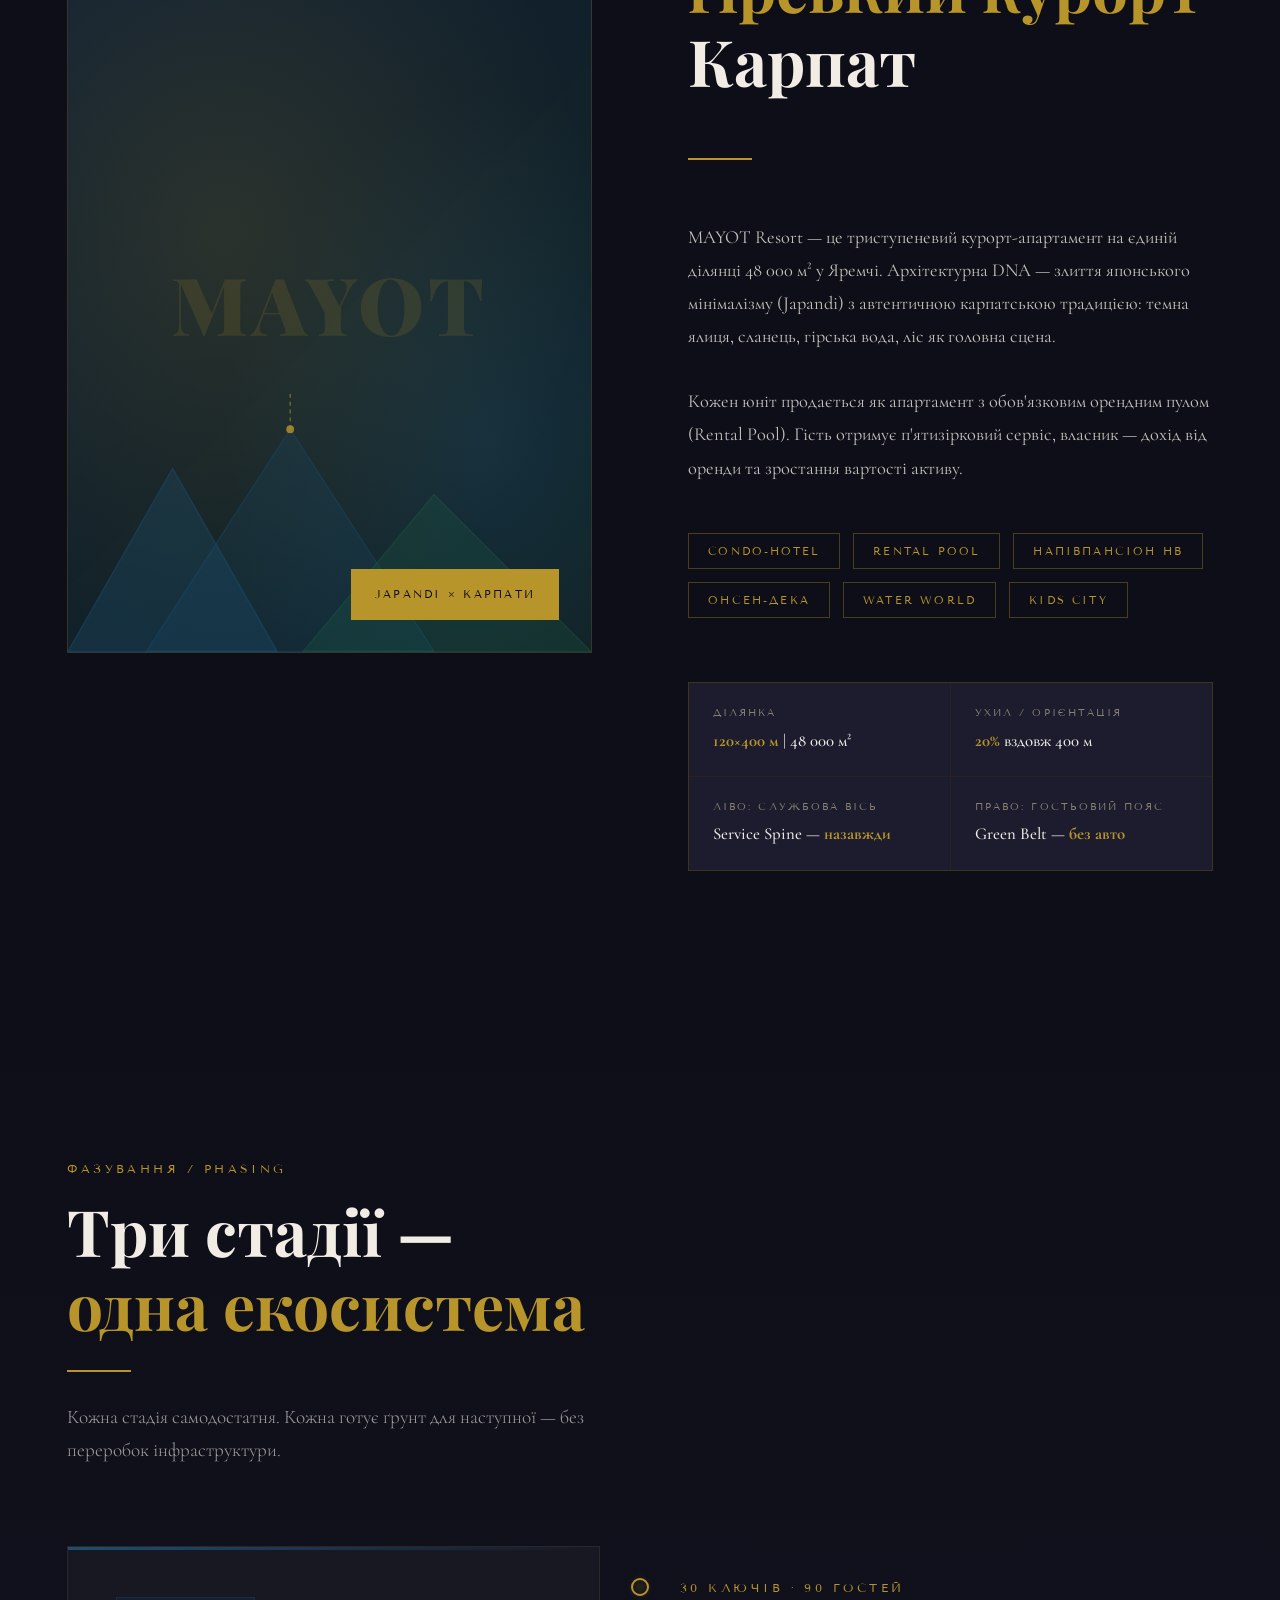
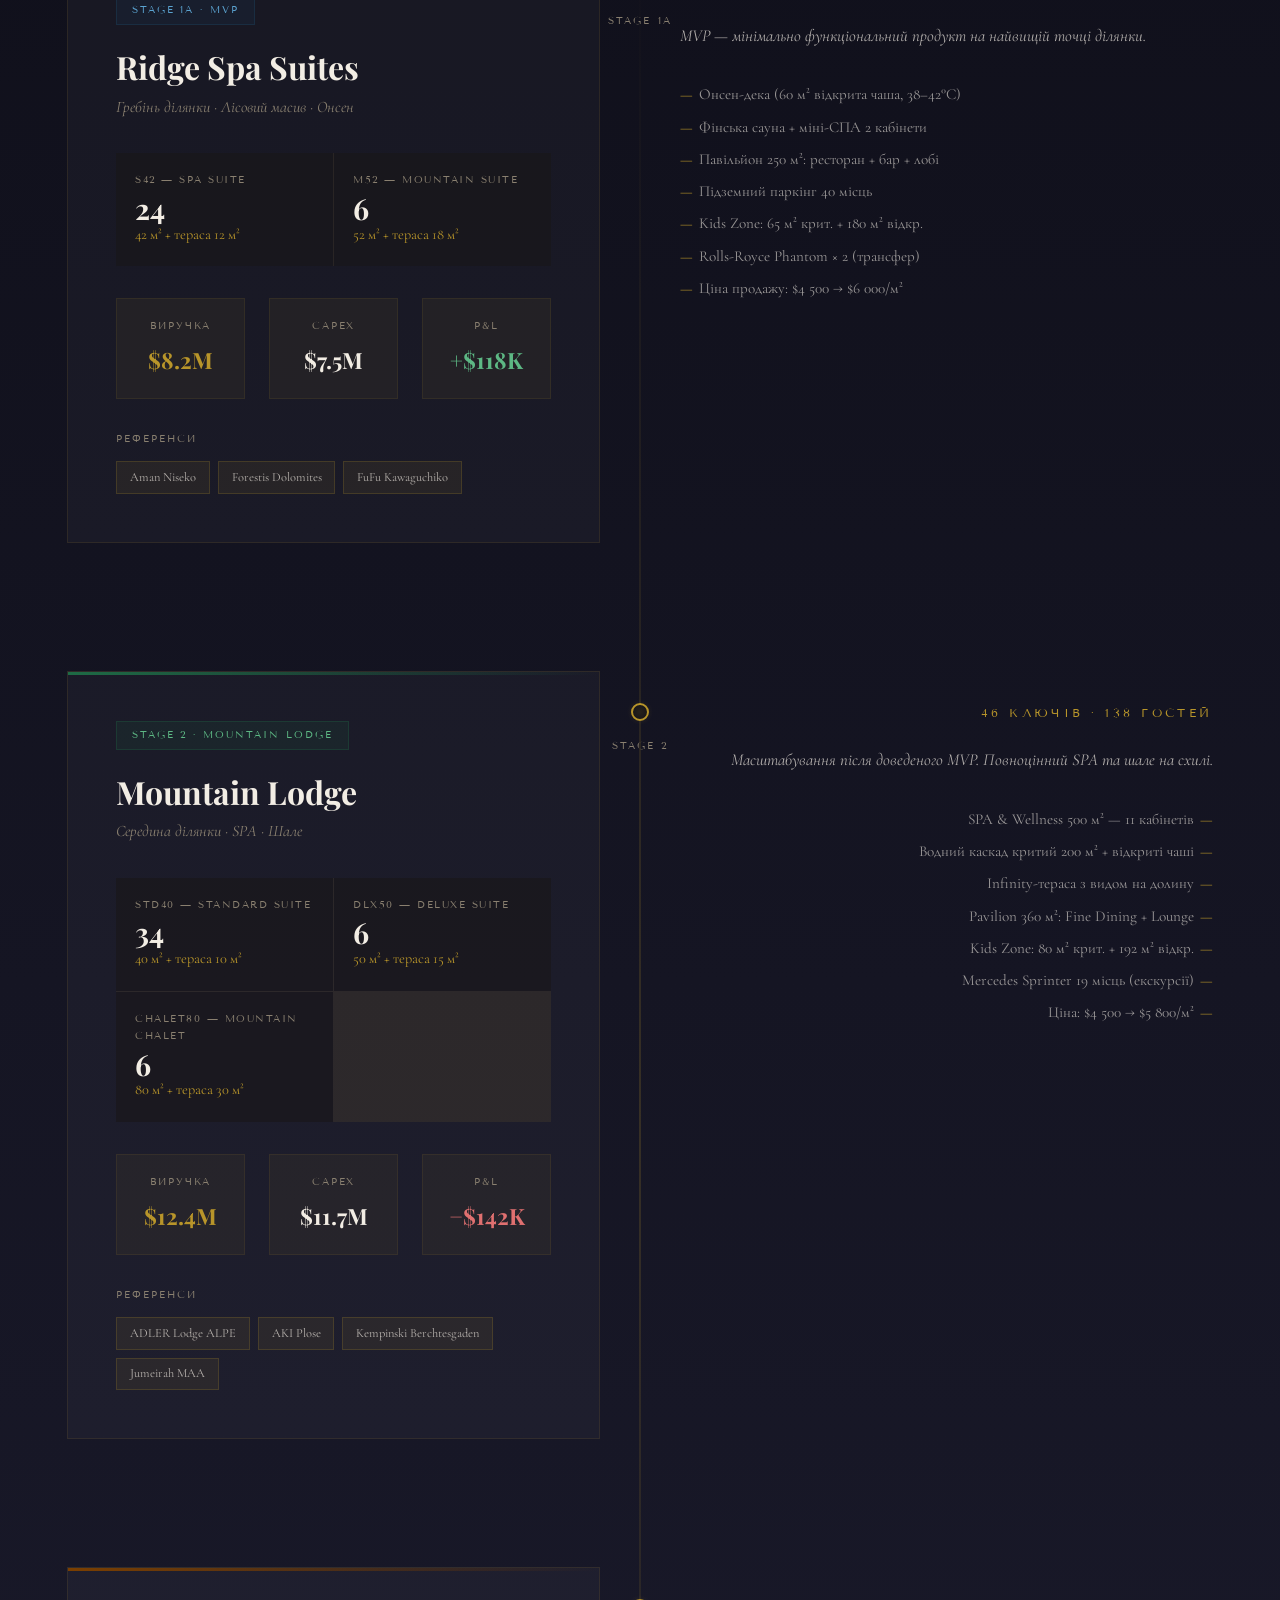
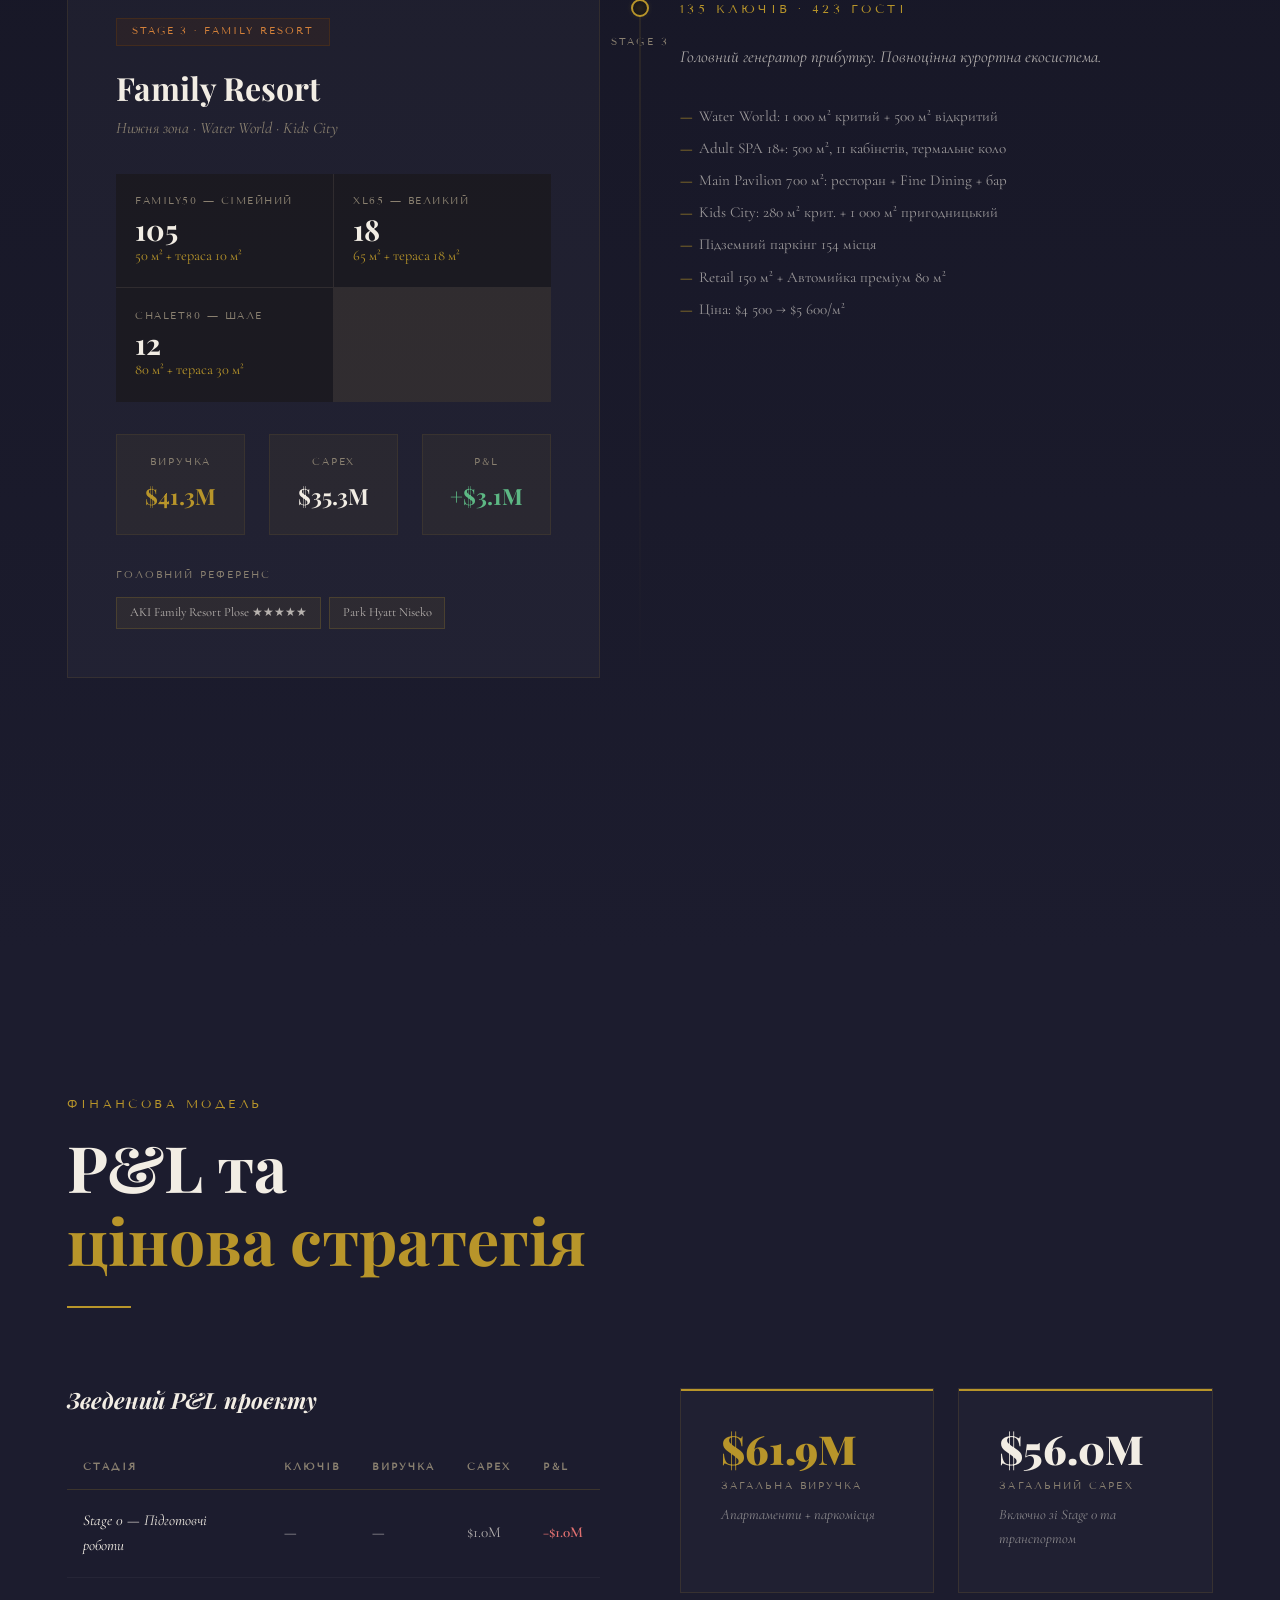
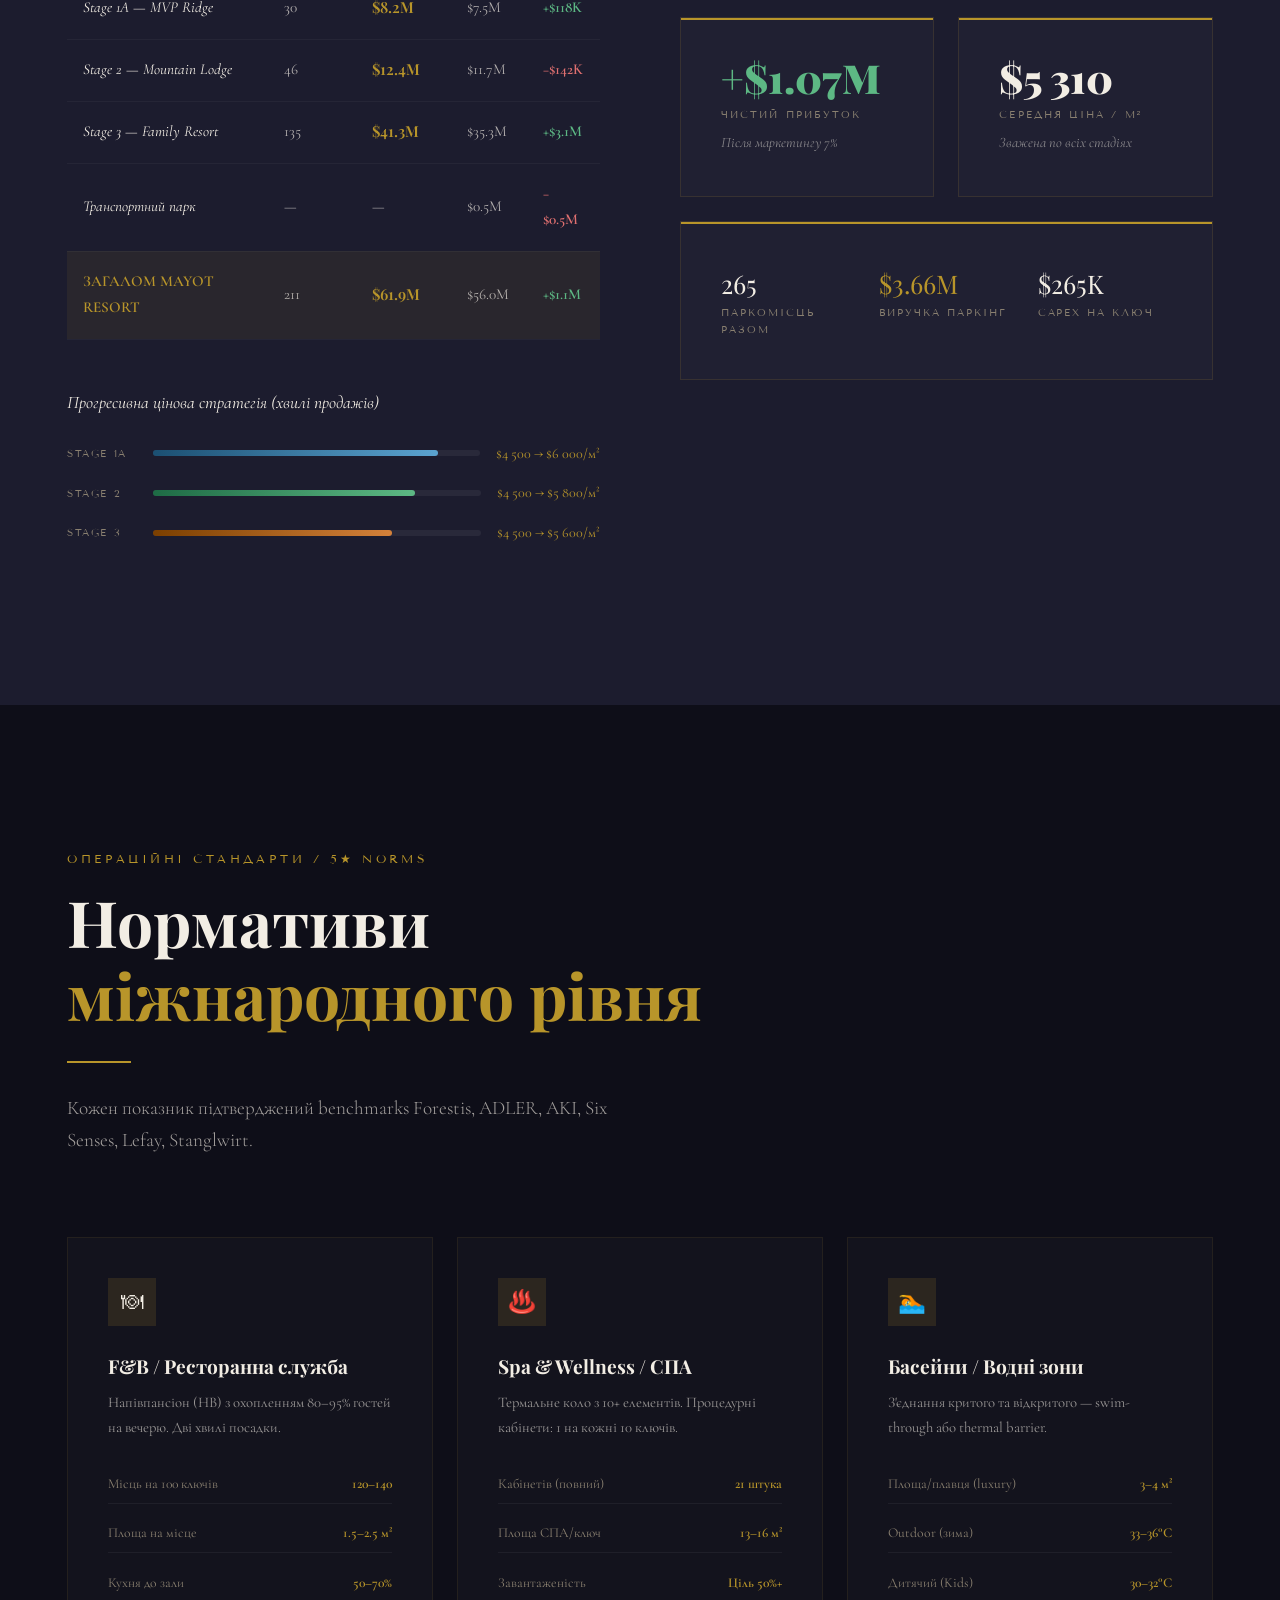
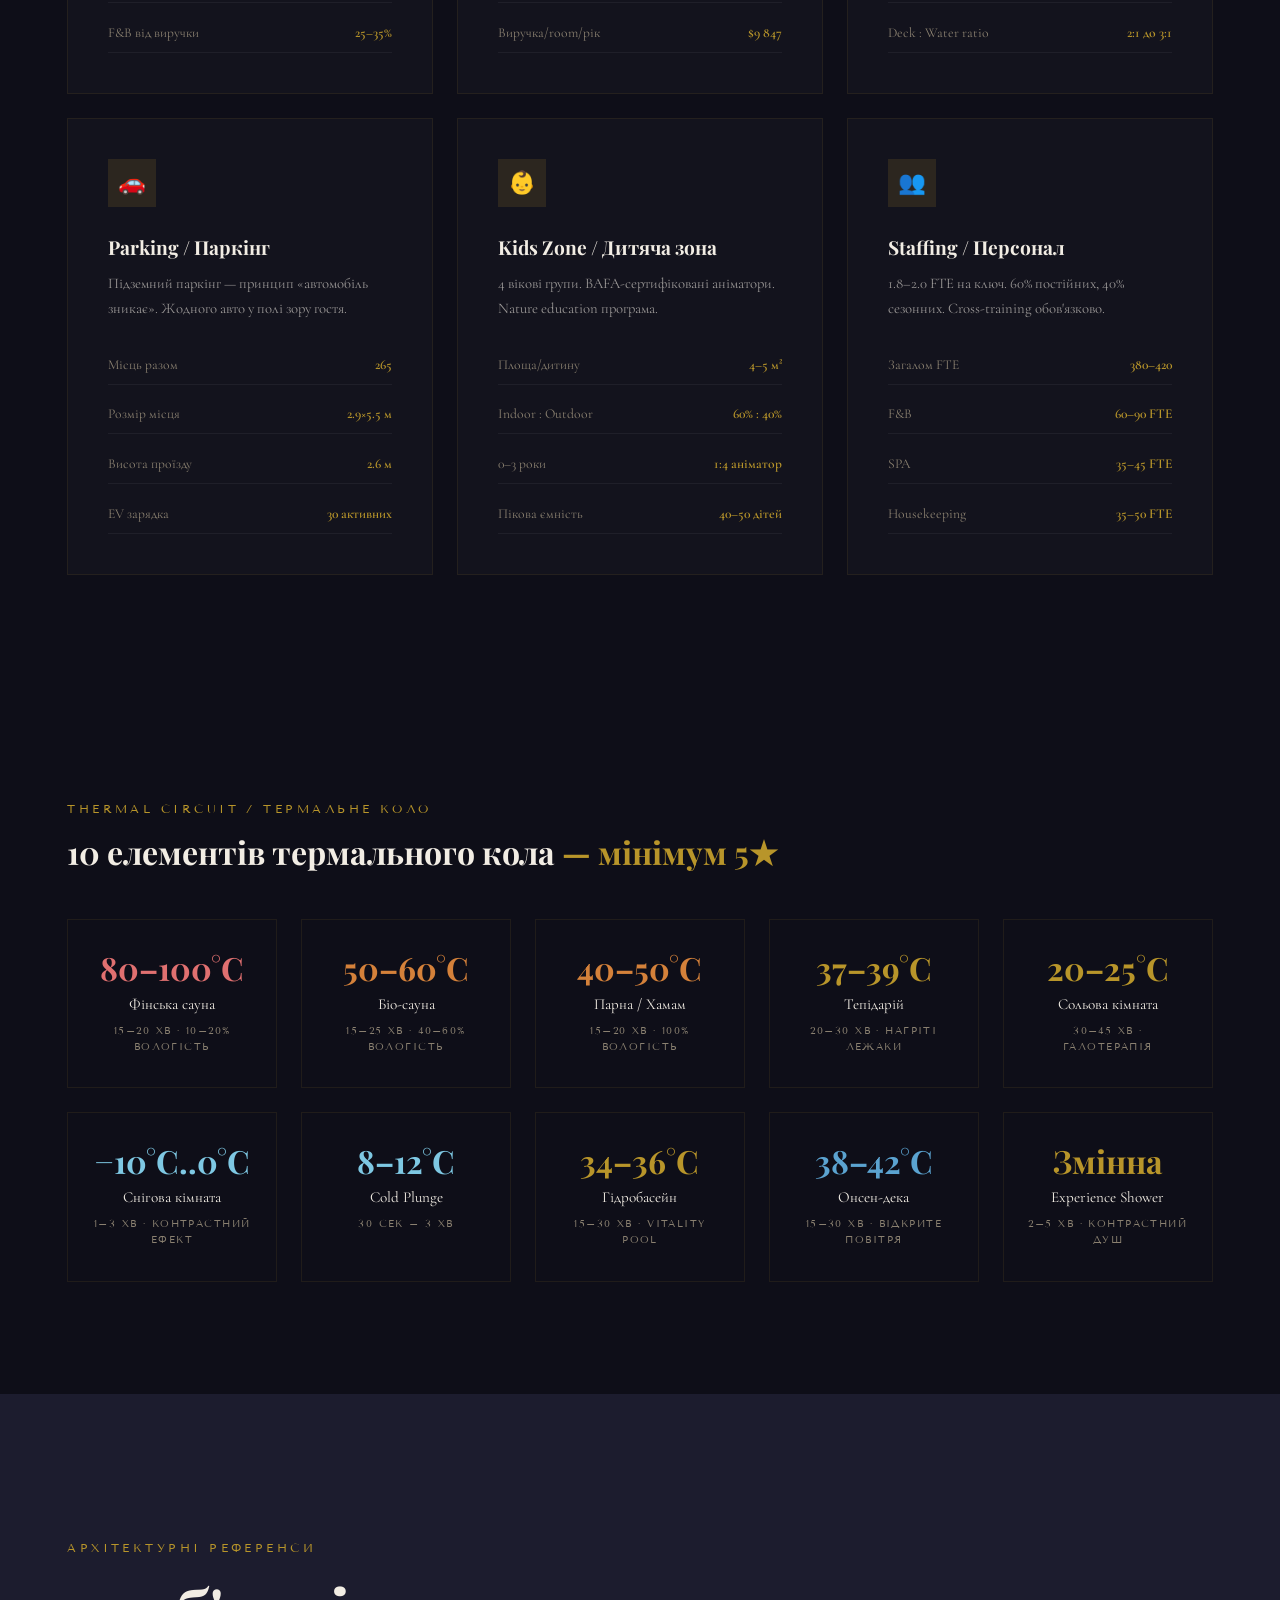
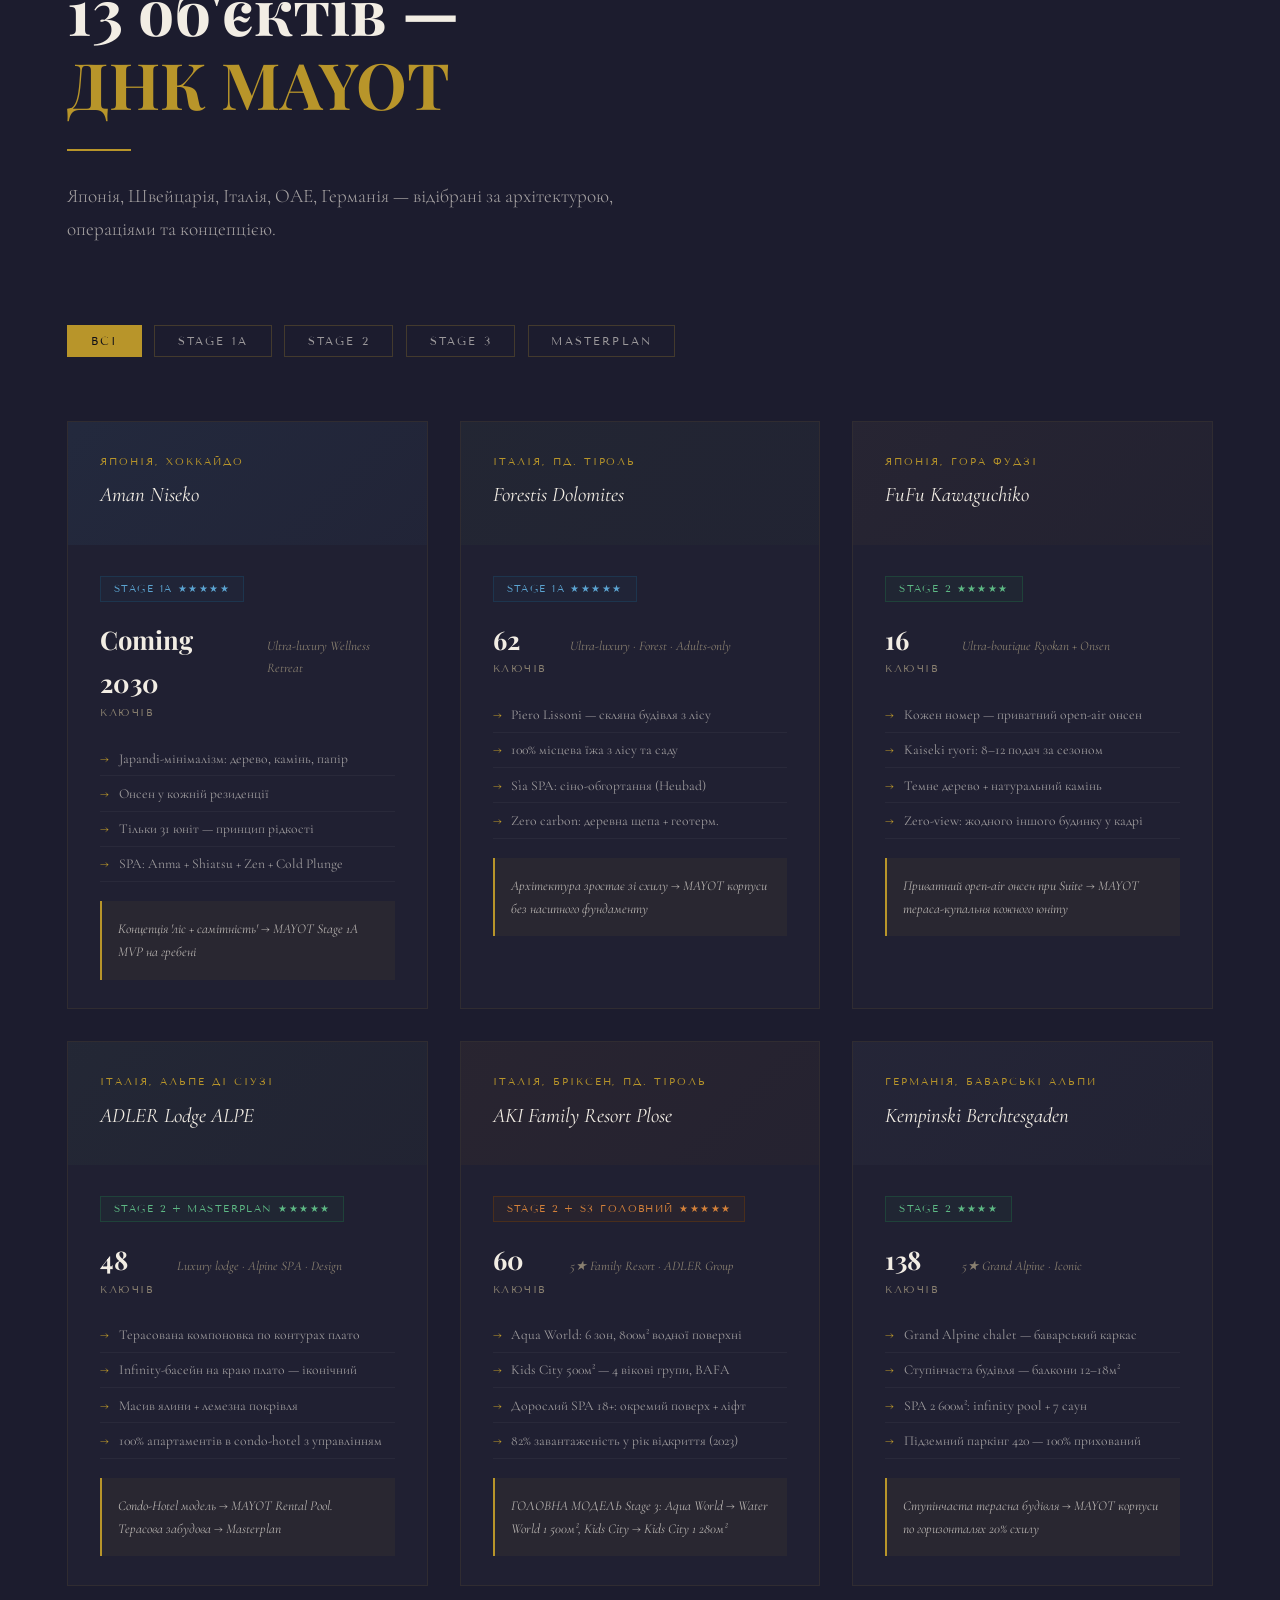
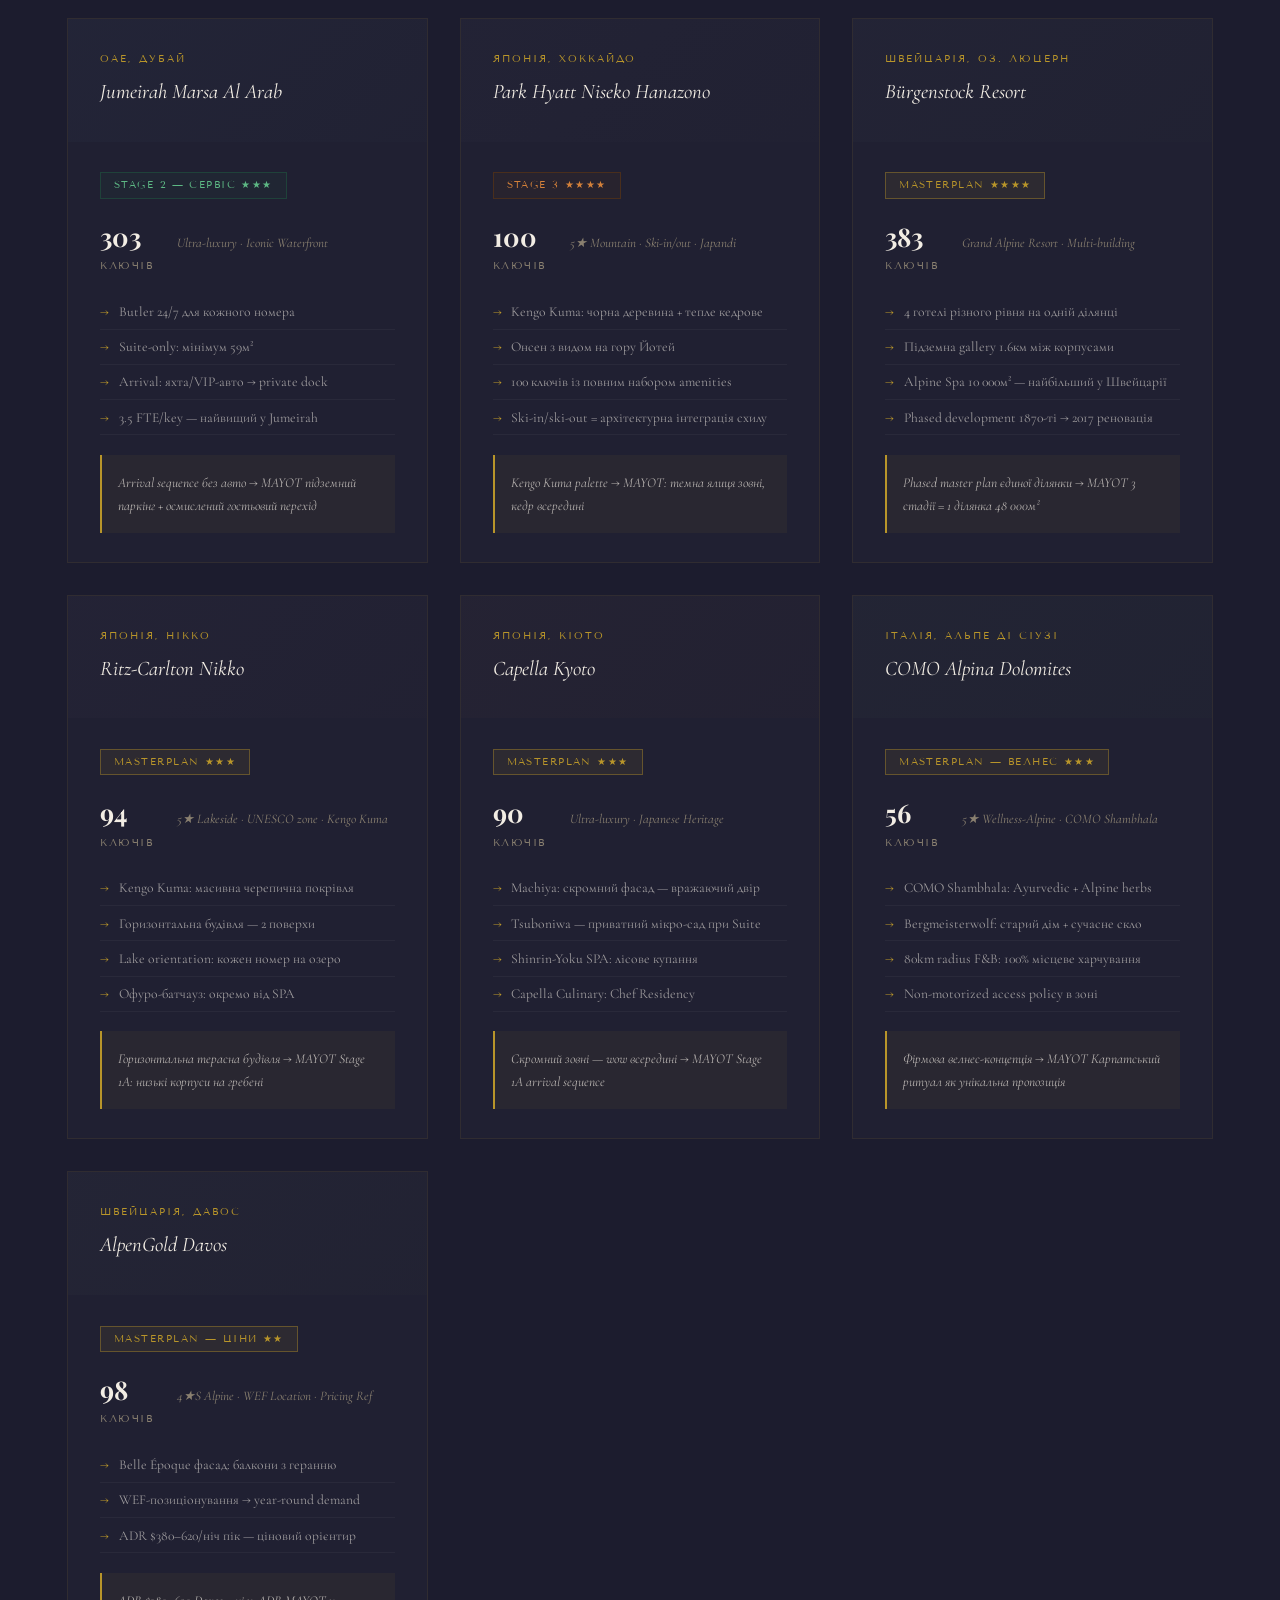
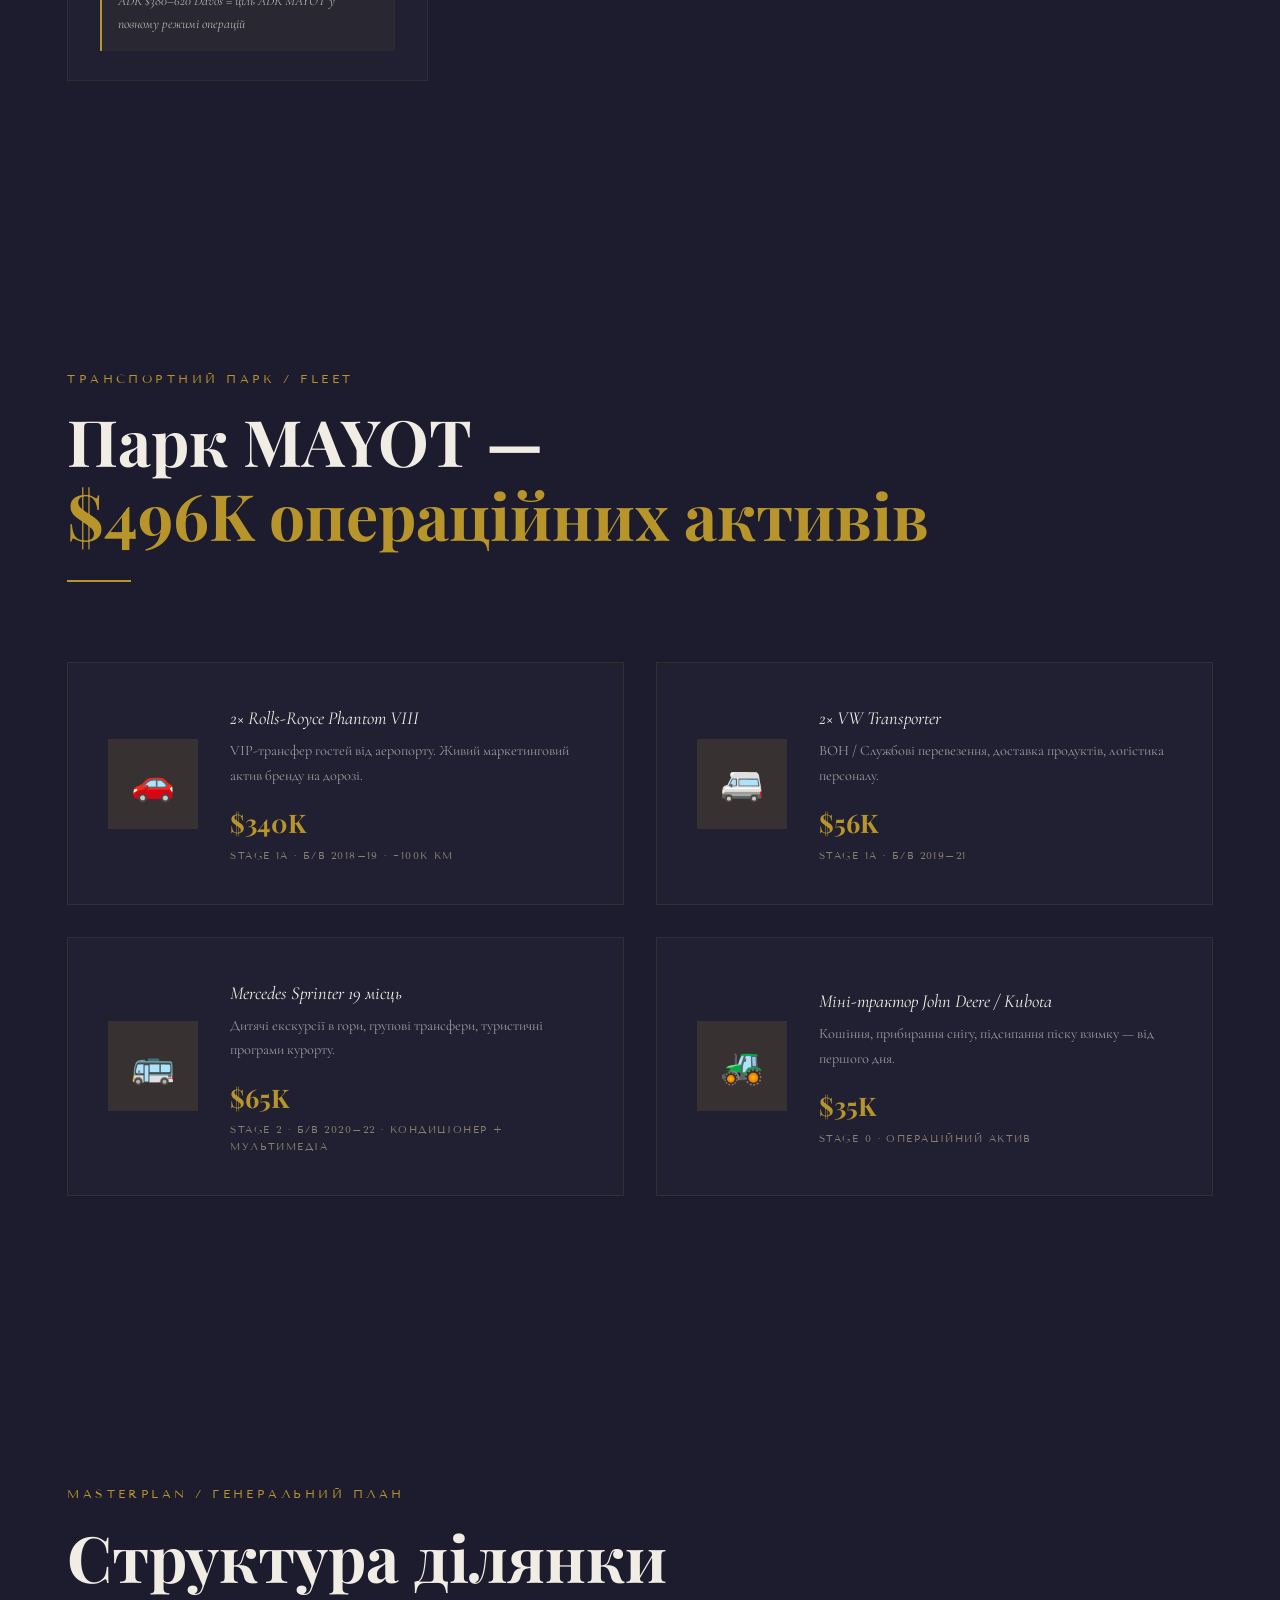
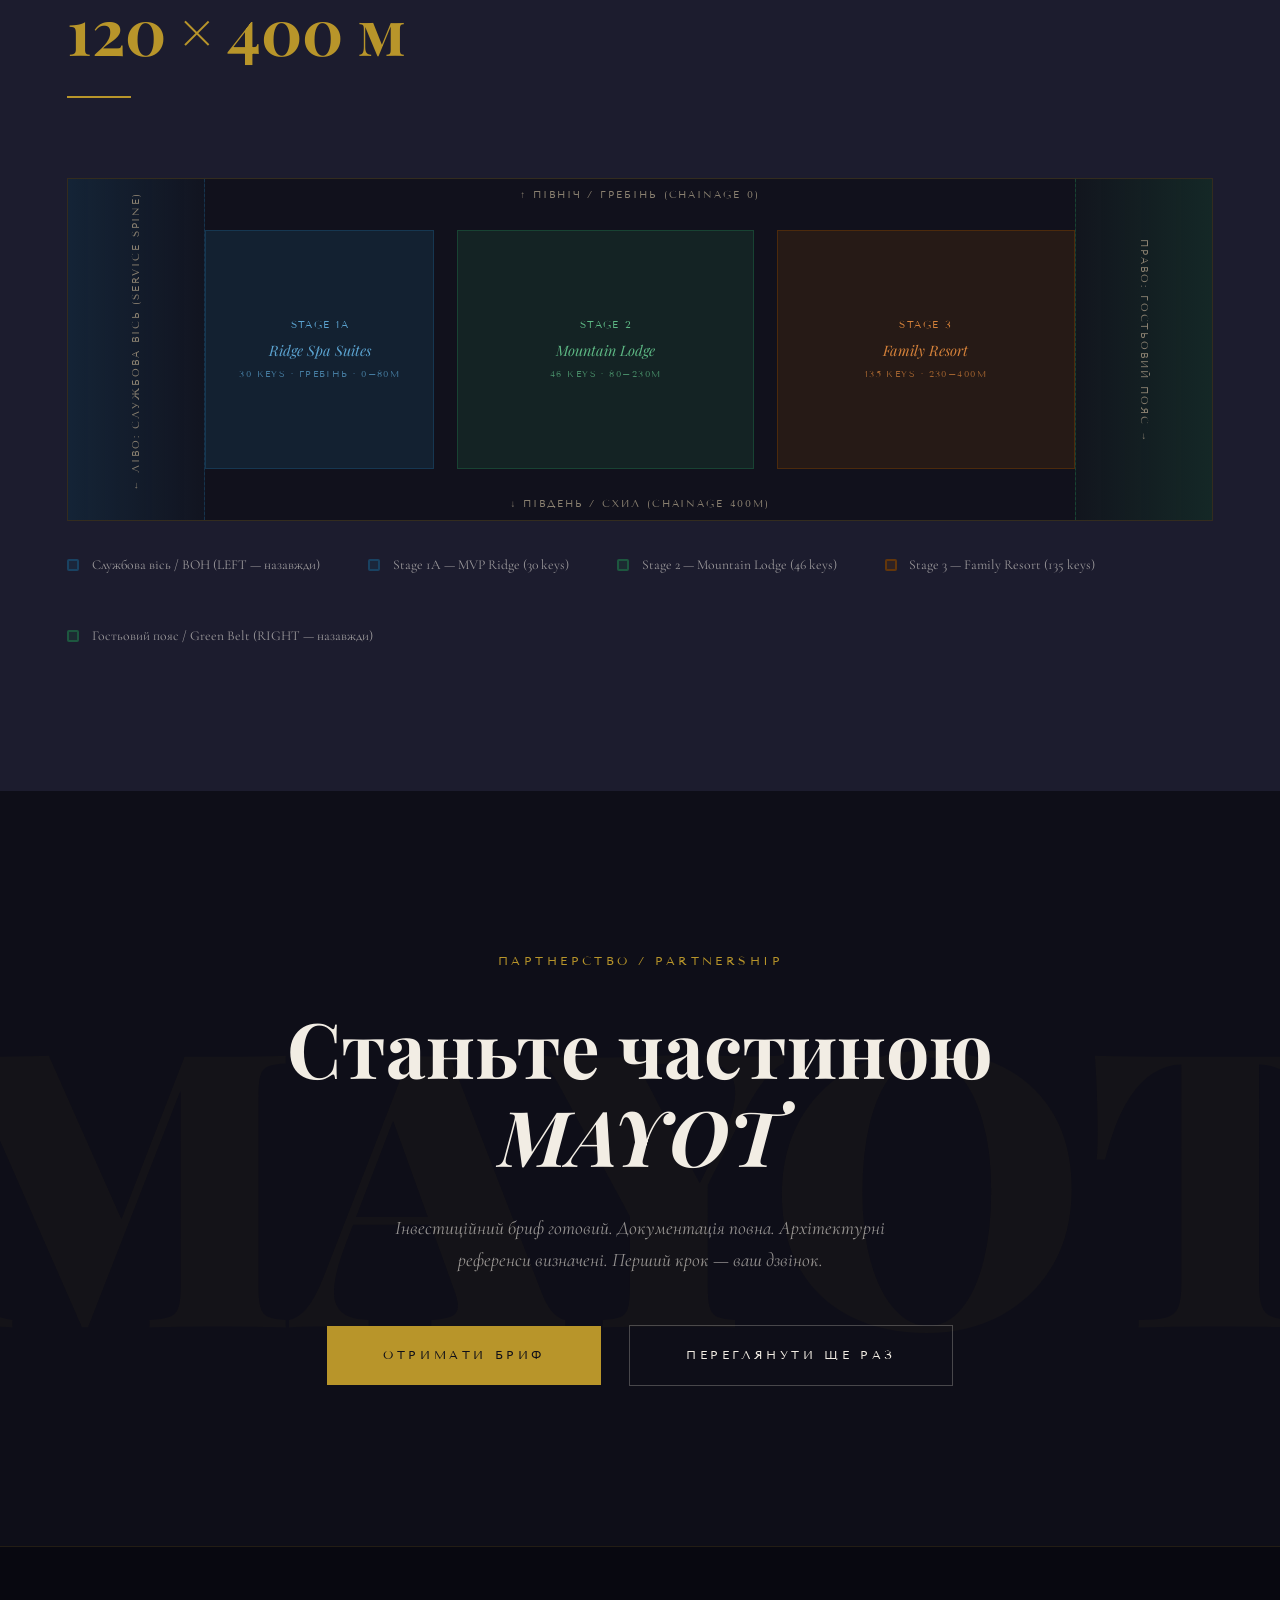
==== commit 36ec5bb5: "Update index.html with MAYOT Resort page" ====
--- a/index.html
+++ b/index.html
@@ -1,182 +1,1902 @@
-<!doctype html>
+<!DOCTYPE html>
 <html lang="uk">
-  <head>
-    <meta charset="UTF-8" />
-    <meta name="viewport" content="width=device-width, initial-scale=1.0" />
-    <title>MAYOT — Партнерська сайт-презентація</title>
-    <link rel="stylesheet" href="styles.css" />
-  </head>
-  <body>
-    <header class="topbar">
-      <div class="wrapper topbar__inner">
-        <a class="brand" href="#hero">MAYOT</a>
-        <nav class="menu" aria-label="Навігація по слайдах">
-          <a href="#problem">Проблема</a>
-          <a href="#solution">Рішення</a>
-          <a href="#model">Модель</a>
-          <a href="#financials">Фінанси</a>
-          <a href="#roadmap">План</a>
-          <a href="#cta">Партнерство</a>
-        </nav>
-      </div>
-    </header>
-
-    <main>
-      <section id="hero" class="slide hero">
-        <div class="wrapper">
-          <p class="eyebrow">MAYOT · Partner Brief v2</p>
-          <h1>Сайт-презентація для партнерів та інвесторів</h1>
-          <p class="lead">
-            Структуровано як короткий пітч: проблема → рішення → юніт-економіка →
-            план запуску. Додавайте свої цифри й одразу показуйте сценарії.
-          </p>
-          <a class="btn" href="#financials">Відкрити фінансовий блок</a>
-        </div>
-      </section>
-
-      <section id="problem" class="slide">
-        <div class="wrapper two-col">
+<head>
+<meta charset="UTF-8">
+<meta name="viewport" content="width=device-width, initial-scale=1.0">
+<title>MAYOT Resort — Яремче · Карпати</title>
+<link href="https://fonts.googleapis.com/css2?family=Cormorant+Garamond:ital,wght@0,300;0,400;0,500;0,600;1,300;1,400&family=Playfair+Display:ital,wght@0,400;0,700;0,900;1,400;1,700&family=Tenor+Sans&display=swap" rel="stylesheet">
+<style>
+:root {
+  --ink: #0E0E18;
+  --ink2: #1C1C2E;
+  --gold: #B8952A;
+  --gold-lt: #D4B060;
+  --gold-dim: rgba(184,149,42,0.15);
+  --cream: #F2EDE4;
+  --cream2: #E8E0D2;
+  --stone: #8A8070;
+  --s1: #1B4F72;
+  --s2: #1E6B45;
+  --s3: #7B3F00;
+  --s1-lt: rgba(27,79,114,0.12);
+  --s2-lt: rgba(30,107,69,0.12);
+  --s3-lt: rgba(123,63,0,0.12);
+  --w: min(1200px, 92vw);
+}
+
+*, *::before, *::after { box-sizing: border-box; margin: 0; padding: 0; }
+
+html { scroll-behavior: smooth; font-size: 16px; }
+
+body {
+  background: var(--ink);
+  color: var(--cream);
+  font-family: 'Cormorant Garamond', Georgia, serif;
+  font-weight: 400;
+  line-height: 1.7;
+  overflow-x: hidden;
+}
+
+/* ── SCROLLBAR ─────────────────────────────────────────────────── */
+::-webkit-scrollbar { width: 3px; }
+::-webkit-scrollbar-track { background: var(--ink); }
+::-webkit-scrollbar-thumb { background: var(--gold); border-radius: 2px; }
+
+/* ── REVEAL ANIMATIONS ─────────────────────────────────────────── */
+.reveal { opacity: 0; transform: translateY(40px); transition: opacity 0.9s cubic-bezier(.22,1,.36,1), transform 0.9s cubic-bezier(.22,1,.36,1); }
+.reveal.visible { opacity: 1; transform: none; }
+.reveal-left { opacity: 0; transform: translateX(-50px); transition: opacity 0.9s cubic-bezier(.22,1,.36,1), transform 0.9s cubic-bezier(.22,1,.36,1); }
+.reveal-left.visible { opacity: 1; transform: none; }
+.reveal-right { opacity: 0; transform: translateX(50px); transition: opacity 0.9s cubic-bezier(.22,1,.36,1), transform 0.9s cubic-bezier(.22,1,.36,1); }
+.reveal-right.visible { opacity: 1; transform: none; }
+.delay-1 { transition-delay: 0.1s; }
+.delay-2 { transition-delay: 0.2s; }
+.delay-3 { transition-delay: 0.35s; }
+.delay-4 { transition-delay: 0.5s; }
+.delay-5 { transition-delay: 0.65s; }
+.delay-6 { transition-delay: 0.8s; }
+
+/* ── TYPOGRAPHY ────────────────────────────────────────────────── */
+h1, h2, h3, h4 { font-family: 'Playfair Display', Georgia, serif; font-weight: 700; line-height: 1.15; }
+.eyebrow { font-family: 'Tenor Sans', sans-serif; font-size: 0.72rem; letter-spacing: 0.3em; text-transform: uppercase; color: var(--gold); margin-bottom: 1rem; display: block; }
+.serif { font-family: 'Cormorant Garamond', Georgia, serif; }
+
+/* ── NAVIGATION ────────────────────────────────────────────────── */
+nav {
+  position: fixed; top: 0; left: 0; right: 0; z-index: 100;
+  padding: 1.2rem 3rem;
+  display: flex; align-items: center; justify-content: space-between;
+  transition: background 0.4s, backdrop-filter 0.4s;
+}
+nav.scrolled {
+  background: rgba(14,14,24,0.92);
+  backdrop-filter: blur(20px);
+  border-bottom: 1px solid rgba(184,149,42,0.2);
+}
+.nav-logo {
+  font-family: 'Playfair Display', serif;
+  font-size: 1.4rem;
+  font-weight: 900;
+  letter-spacing: 0.25em;
+  color: var(--cream);
+  text-decoration: none;
+}
+.nav-logo span { color: var(--gold); }
+.nav-links { display: flex; gap: 2.5rem; list-style: none; }
+.nav-links a {
+  font-family: 'Tenor Sans', sans-serif;
+  font-size: 0.72rem;
+  letter-spacing: 0.2em;
+  text-transform: uppercase;
+  color: rgba(242,237,228,0.7);
+  text-decoration: none;
+  transition: color 0.3s;
+}
+.nav-links a:hover { color: var(--gold); }
+.nav-cta {
+  font-family: 'Tenor Sans', sans-serif;
+  font-size: 0.72rem;
+  letter-spacing: 0.2em;
+  text-transform: uppercase;
+  background: var(--gold);
+  color: var(--ink);
+  padding: 0.6rem 1.5rem;
+  text-decoration: none;
+  transition: background 0.3s, transform 0.3s;
+}
+.nav-cta:hover { background: var(--gold-lt); transform: translateY(-1px); }
+
+/* ── HERO ──────────────────────────────────────────────────────── */
+#hero {
+  min-height: 100vh;
+  display: grid;
+  grid-template-rows: 1fr auto;
+  position: relative;
+  overflow: hidden;
+  background: var(--ink);
+}
+.hero-bg {
+  position: absolute; inset: 0;
+  background:
+    radial-gradient(ellipse 80% 60% at 60% 40%, rgba(27,79,114,0.22) 0%, transparent 70%),
+    radial-gradient(ellipse 50% 80% at 10% 80%, rgba(30,107,69,0.15) 0%, transparent 60%),
+    radial-gradient(ellipse 60% 40% at 90% 20%, rgba(184,149,42,0.1) 0%, transparent 60%);
+}
+.hero-grid {
+  position: absolute; inset: 0;
+  background-image:
+    linear-gradient(rgba(184,149,42,0.04) 1px, transparent 1px),
+    linear-gradient(90deg, rgba(184,149,42,0.04) 1px, transparent 1px);
+  background-size: 80px 80px;
+}
+.hero-noise {
+  position: absolute; inset: 0;
+  background-image: url("data:image/svg+xml,%3Csvg viewBox='0 0 256 256' xmlns='http://www.w3.org/2000/svg'%3E%3Cfilter id='noise'%3E%3CfeTurbulence type='fractalNoise' baseFrequency='0.9' numOctaves='4' stitchTiles='stitch'/%3E%3C/filter%3E%3Crect width='100%25' height='100%25' filter='url(%23noise)' opacity='0.03'/%3E%3C/svg%3E");
+  pointer-events: none;
+}
+.hero-content {
+  position: relative; z-index: 2;
+  display: flex;
+  flex-direction: column;
+  justify-content: center;
+  align-items: flex-start;
+  max-width: var(--w);
+  margin: 0 auto;
+  width: 100%;
+  padding: 12rem 0 6rem;
+}
+.hero-kicker {
+  display: flex; align-items: center; gap: 1.2rem;
+  margin-bottom: 2.5rem;
+  opacity: 0;
+  animation: fadeUp 1s 0.3s forwards cubic-bezier(.22,1,.36,1);
+}
+.hero-kicker-line { width: 48px; height: 1px; background: var(--gold); }
+.hero-kicker-text { font-family: 'Tenor Sans', sans-serif; font-size: 0.72rem; letter-spacing: 0.35em; text-transform: uppercase; color: var(--gold); }
+.hero-title {
+  font-size: clamp(4rem, 10vw, 9.5rem);
+  font-weight: 900;
+  line-height: 0.88;
+  letter-spacing: -0.02em;
+  color: var(--cream);
+  opacity: 0;
+  animation: fadeUp 1.1s 0.5s forwards cubic-bezier(.22,1,.36,1);
+  margin-bottom: 0.3rem;
+}
+.hero-title .gold { color: var(--gold); }
+.hero-title .italic { font-style: italic; font-weight: 400; }
+.hero-sub {
+  font-size: clamp(1.1rem, 2vw, 1.6rem);
+  color: rgba(242,237,228,0.6);
+  font-weight: 300;
+  font-style: italic;
+  margin: 2rem 0 3.5rem;
+  opacity: 0;
+  animation: fadeUp 1s 0.7s forwards cubic-bezier(.22,1,.36,1);
+}
+.hero-stats {
+  display: grid;
+  grid-template-columns: repeat(4, auto);
+  gap: 0;
+  opacity: 0;
+  animation: fadeUp 1s 0.9s forwards cubic-bezier(.22,1,.36,1);
+}
+.hero-stat {
+  padding: 1.5rem 2.5rem;
+  border-left: 1px solid rgba(184,149,42,0.25);
+}
+.hero-stat:first-child { padding-left: 0; border-left: none; }
+.hero-stat-num { font-family: 'Playfair Display', serif; font-size: 2.4rem; font-weight: 700; color: var(--gold); line-height: 1; }
+.hero-stat-label { font-family: 'Tenor Sans', sans-serif; font-size: 0.65rem; letter-spacing: 0.25em; text-transform: uppercase; color: var(--stone); margin-top: 0.4rem; }
+.hero-scroll {
+  position: relative; z-index: 2;
+  padding: 2.5rem 0;
+  max-width: var(--w);
+  margin: 0 auto;
+  width: 100%;
+  display: flex;
+  align-items: center;
+  gap: 1rem;
+  opacity: 0;
+  animation: fadeIn 1s 1.4s forwards;
+}
+.hero-scroll-line { width: 1px; height: 48px; background: linear-gradient(to bottom, transparent, var(--gold), transparent); animation: scrollPulse 2s infinite; }
+.hero-scroll-text { font-family: 'Tenor Sans', sans-serif; font-size: 0.65rem; letter-spacing: 0.3em; text-transform: uppercase; color: var(--stone); writing-mode: vertical-rl; }
+
+@keyframes fadeUp { from { opacity: 0; transform: translateY(30px); } to { opacity: 1; transform: none; } }
+@keyframes fadeIn { from { opacity: 0; } to { opacity: 1; } }
+@keyframes scrollPulse { 0%, 100% { opacity: 0.3; } 50% { opacity: 1; } }
+@keyframes floatY { 0%, 100% { transform: translateY(0); } 50% { transform: translateY(-8px); } }
+@keyframes spin { to { transform: rotate(360deg); } }
+
+/* ── SECTIONS ──────────────────────────────────────────────────── */
+section { padding: 9rem 0; }
+.container { max-width: var(--w); margin: 0 auto; width: 100%; padding: 0 1rem; }
+.section-header { margin-bottom: 5rem; }
+.section-title { font-size: clamp(2.4rem, 5vw, 4.5rem); color: var(--cream); }
+.section-title .gold { color: var(--gold); }
+.section-desc { font-size: 1.2rem; color: rgba(242,237,228,0.65); max-width: 560px; margin-top: 1.2rem; font-weight: 300; }
+.gold-rule { width: 64px; height: 2px; background: var(--gold); margin: 1.8rem 0; }
+
+/* ── ABOUT / CONCEPT ───────────────────────────────────────────── */
+#concept { background: var(--ink); }
+.concept-grid { display: grid; grid-template-columns: 1fr 1fr; gap: 6rem; align-items: center; }
+.concept-visual {
+  position: relative;
+  aspect-ratio: 3/4;
+  background: linear-gradient(135deg, rgba(27,79,114,0.3), rgba(30,107,69,0.2));
+  border: 1px solid rgba(184,149,42,0.2);
+  overflow: hidden;
+}
+.concept-visual::before {
+  content: '';
+  position: absolute; inset: 0;
+  background:
+    radial-gradient(ellipse 70% 60% at 30% 40%, rgba(184,149,42,0.15), transparent),
+    radial-gradient(ellipse 50% 50% at 80% 70%, rgba(27,79,114,0.3), transparent);
+}
+.cv-mountains {
+  position: absolute;
+  bottom: 0; left: 0; right: 0;
+}
+.cv-text {
+  position: absolute;
+  top: 50%; left: 50%;
+  transform: translate(-50%, -50%);
+  text-align: center;
+}
+.cv-big { font-family: 'Playfair Display', serif; font-size: 5rem; font-weight: 900; color: rgba(184,149,42,0.15); line-height: 1; letter-spacing: 0.05em; }
+.cv-badge {
+  position: absolute;
+  bottom: 2rem; right: 2rem;
+  background: var(--gold);
+  color: var(--ink);
+  padding: 1rem 1.5rem;
+  font-family: 'Tenor Sans', sans-serif;
+  font-size: 0.7rem;
+  letter-spacing: 0.2em;
+  text-transform: uppercase;
+}
+.concept-content { display: flex; flex-direction: column; gap: 2rem; }
+.concept-p { font-size: 1.15rem; color: rgba(242,237,228,0.8); line-height: 1.8; }
+.concept-tags { display: flex; flex-wrap: wrap; gap: 0.8rem; margin-top: 1rem; }
+.concept-tag {
+  padding: 0.5rem 1.2rem;
+  border: 1px solid rgba(184,149,42,0.35);
+  font-family: 'Tenor Sans', sans-serif;
+  font-size: 0.68rem;
+  letter-spacing: 0.2em;
+  text-transform: uppercase;
+  color: var(--gold);
+}
+.site-params {
+  display: grid;
+  grid-template-columns: repeat(2, 1fr);
+  gap: 1px;
+  background: rgba(184,149,42,0.15);
+  border: 1px solid rgba(184,149,42,0.15);
+  margin-top: 2rem;
+}
+.param-item {
+  background: var(--ink2);
+  padding: 1.3rem 1.5rem;
+}
+.param-label { font-family: 'Tenor Sans', sans-serif; font-size: 0.65rem; letter-spacing: 0.2em; text-transform: uppercase; color: var(--stone); margin-bottom: 0.3rem; }
+.param-value { font-size: 1.05rem; color: var(--cream); font-weight: 500; }
+.param-value strong { color: var(--gold); }
+
+/* ── NUMBERS BAR ───────────────────────────────────────────────── */
+#numbers {
+  background: var(--gold);
+  padding: 5rem 0;
+}
+.numbers-grid { display: grid; grid-template-columns: repeat(6, 1fr); gap: 0; }
+.num-item {
+  text-align: center;
+  padding: 2rem 1rem;
+  border-right: 1px solid rgba(14,14,24,0.15);
+}
+.num-item:last-child { border-right: none; }
+.num-big { font-family: 'Playfair Display', serif; font-size: 2.6rem; font-weight: 900; color: var(--ink); line-height: 1; }
+.num-label { font-family: 'Tenor Sans', sans-serif; font-size: 0.65rem; letter-spacing: 0.2em; text-transform: uppercase; color: rgba(14,14,24,0.6); margin-top: 0.5rem; }
+
+/* ── STAGES ────────────────────────────────────────────────────── */
+#stages { background: linear-gradient(180deg, var(--ink) 0%, var(--ink2) 100%); }
+.stages-timeline { position: relative; }
+.stages-timeline::before {
+  content: '';
+  position: absolute;
+  left: 50%;
+  top: 0; bottom: 0;
+  width: 1px;
+  background: linear-gradient(to bottom, transparent, rgba(184,149,42,0.4), transparent);
+  transform: translateX(-50%);
+}
+.stage-item {
+  display: grid;
+  grid-template-columns: 1fr 80px 1fr;
+  align-items: start;
+  gap: 0;
+  margin-bottom: 8rem;
+}
+.stage-item:nth-child(even) .stage-content { grid-column: 3; }
+.stage-item:nth-child(even) .stage-center { grid-column: 2; grid-row: 1; }
+.stage-item:nth-child(even) .stage-card { grid-column: 1; grid-row: 1; }
+.stage-center {
+  display: flex;
+  flex-direction: column;
+  align-items: center;
+  gap: 0;
+  padding-top: 2rem;
+}
+.stage-dot {
+  width: 18px; height: 18px;
+  border-radius: 50%;
+  border: 2px solid var(--gold);
+  background: var(--ink);
+  position: relative;
+  z-index: 2;
+  animation: floatY 3s ease-in-out infinite;
+}
+.stage-dot::before {
+  content: '';
+  position: absolute;
+  inset: -6px;
+  border-radius: 50%;
+  background: radial-gradient(var(--gold-dim), transparent 70%);
+}
+.stage-num { font-family: 'Tenor Sans', sans-serif; font-size: 0.65rem; letter-spacing: 0.2em; text-transform: uppercase; color: var(--stone); margin-top: 1rem; white-space: nowrap; }
+.stage-card {
+  background: rgba(255,255,255,0.03);
+  border: 1px solid rgba(184,149,42,0.12);
+  padding: 3rem;
+  transition: border-color 0.4s, background 0.4s;
+  position: relative;
+  overflow: hidden;
+}
+.stage-card::before {
+  content: '';
+  position: absolute;
+  top: 0; left: 0; right: 0;
+  height: 3px;
+}
+.stage-card.s1::before { background: linear-gradient(90deg, var(--s1), transparent); }
+.stage-card.s2::before { background: linear-gradient(90deg, var(--s2), transparent); }
+.stage-card.s3::before { background: linear-gradient(90deg, var(--s3), transparent); }
+.stage-card:hover { border-color: rgba(184,149,42,0.3); background: rgba(255,255,255,0.05); }
+.stage-tag {
+  display: inline-block;
+  padding: 0.3rem 0.9rem;
+  font-family: 'Tenor Sans', sans-serif;
+  font-size: 0.62rem;
+  letter-spacing: 0.2em;
+  text-transform: uppercase;
+  margin-bottom: 1.5rem;
+}
+.s1 .stage-tag { background: var(--s1-lt); color: #5BA3D0; border: 1px solid rgba(27,79,114,0.3); }
+.s2 .stage-tag { background: var(--s2-lt); color: #5DB884; border: 1px solid rgba(30,107,69,0.3); }
+.s3 .stage-tag { background: var(--s3-lt); color: #D4813A; border: 1px solid rgba(123,63,0,0.3); }
+.stage-title { font-size: 2rem; color: var(--cream); margin-bottom: 0.5rem; }
+.stage-subtitle { font-size: 1rem; color: var(--stone); margin-bottom: 2rem; font-style: italic; }
+.stage-units { display: grid; grid-template-columns: repeat(auto-fill, minmax(160px, 1fr)); gap: 1px; background: rgba(184,149,42,0.1); margin: 2rem 0; }
+.unit-item { background: rgba(14,14,24,0.6); padding: 1.2rem; }
+.unit-type { font-family: 'Tenor Sans', sans-serif; font-size: 0.62rem; letter-spacing: 0.15em; text-transform: uppercase; color: var(--stone); margin-bottom: 0.3rem; }
+.unit-count { font-family: 'Playfair Display', serif; font-size: 1.8rem; font-weight: 700; color: var(--cream); line-height: 1; }
+.unit-size { font-size: 0.9rem; color: var(--gold); }
+.stage-financials { display: grid; grid-template-columns: repeat(3, 1fr); gap: 1.5rem; margin-top: 2rem; }
+.sf-item { text-align: center; padding: 1.2rem; background: rgba(184,149,42,0.06); border: 1px solid rgba(184,149,42,0.1); }
+.sf-label { font-family: 'Tenor Sans', sans-serif; font-size: 0.6rem; letter-spacing: 0.2em; text-transform: uppercase; color: var(--stone); margin-bottom: 0.4rem; }
+.sf-value { font-family: 'Playfair Display', serif; font-size: 1.4rem; font-weight: 700; color: var(--cream); }
+.sf-value.positive { color: #5DB884; }
+.sf-value.negative { color: #E07070; }
+.sf-value.gold { color: var(--gold); }
+.stage-refs { margin-top: 2rem; }
+.refs-label { font-family: 'Tenor Sans', sans-serif; font-size: 0.62rem; letter-spacing: 0.2em; text-transform: uppercase; color: var(--stone); margin-bottom: 0.8rem; }
+.refs-list { display: flex; flex-wrap: wrap; gap: 0.5rem; }
+.ref-chip {
+  padding: 0.3rem 0.8rem;
+  background: rgba(184,149,42,0.08);
+  border: 1px solid rgba(184,149,42,0.2);
+  font-size: 0.78rem;
+  color: rgba(242,237,228,0.7);
+  transition: background 0.3s;
+  cursor: default;
+}
+.ref-chip:hover { background: rgba(184,149,42,0.15); color: var(--gold); }
+.stage-content { display: flex; flex-direction: column; gap: 0.5rem; padding: 2rem 0 0; }
+.stage-item:nth-child(even) .stage-content { text-align: right; align-items: flex-end; }
+.stage-amenities { font-size: 0.95rem; color: rgba(242,237,228,0.6); }
+.stage-amenities li { margin-bottom: 0.4rem; list-style: none; padding-left: 1.2rem; position: relative; }
+.stage-amenities li::before { content: '—'; position: absolute; left: 0; color: var(--gold); }
+.stage-item:nth-child(even) .stage-amenities li { padding-left: 0; padding-right: 1.2rem; }
+.stage-item:nth-child(even) .stage-amenities li::before { left: auto; right: 0; }
+
+/* ── FINANCIAL MODEL ───────────────────────────────────────────── */
+#financial { background: var(--ink2); }
+.fin-grid { display: grid; grid-template-columns: 1fr 1fr; gap: 5rem; }
+.fin-table-wrap { overflow: visible; }
+.fin-table { width: 100%; border-collapse: collapse; }
+.fin-table th {
+  font-family: 'Tenor Sans', sans-serif;
+  font-size: 0.65rem;
+  letter-spacing: 0.2em;
+  text-transform: uppercase;
+  color: var(--stone);
+  padding: 0.8rem 1rem;
+  text-align: left;
+  border-bottom: 1px solid rgba(184,149,42,0.2);
+}
+.fin-table td { padding: 1.1rem 1rem; border-bottom: 1px solid rgba(255,255,255,0.04); font-size: 0.95rem; }
+.fin-table tr:hover td { background: rgba(255,255,255,0.02); }
+.fin-table .td-stage { color: var(--cream); font-style: italic; }
+.fin-table .td-num { color: rgba(242,237,228,0.7); }
+.fin-table .td-rev { color: var(--gold); font-weight: 600; font-family: 'Playfair Display', serif; }
+.fin-table .td-pos { color: #5DB884; font-weight: 600; }
+.fin-table .td-neg { color: #E07070; font-weight: 600; }
+.fin-table .fin-total td { background: rgba(184,149,42,0.08); border-top: 1px solid rgba(184,149,42,0.3); }
+.fin-table .fin-total .td-stage { color: var(--gold); font-style: normal; font-weight: 600; }
+
+.summary-cards { display: grid; grid-template-columns: 1fr 1fr; gap: 1.5rem; }
+.sum-card {
+  padding: 2.5rem;
+  border: 1px solid rgba(184,149,42,0.15);
+  background: rgba(255,255,255,0.02);
+  position: relative;
+  overflow: hidden;
+}
+.sum-card::after {
+  content: '';
+  position: absolute;
+  top: 0; left: 0; right: 0;
+  height: 2px;
+  background: var(--gold);
+}
+.sum-card-num { font-family: 'Playfair Display', serif; font-size: 2.5rem; font-weight: 900; color: var(--cream); line-height: 1; margin-bottom: 0.5rem; }
+.sum-card-num.gold { color: var(--gold); }
+.sum-card-num.green { color: #5DB884; }
+.sum-card-label { font-family: 'Tenor Sans', sans-serif; font-size: 0.65rem; letter-spacing: 0.2em; text-transform: uppercase; color: var(--stone); }
+.sum-card-sub { font-size: 0.9rem; color: rgba(242,237,228,0.5); margin-top: 0.5rem; font-style: italic; }
+
+.pricing-bands { margin-top: 3rem; }
+.pb-title { font-size: 1.1rem; color: var(--cream); margin-bottom: 1.5rem; font-style: italic; }
+.pb-row { display: flex; align-items: center; gap: 1rem; margin-bottom: 1rem; }
+.pb-stage { font-family: 'Tenor Sans', sans-serif; font-size: 0.65rem; letter-spacing: 0.15em; text-transform: uppercase; width: 70px; flex-shrink: 0; color: var(--stone); }
+.pb-bar-wrap { flex: 1; height: 6px; background: rgba(255,255,255,0.06); border-radius: 3px; position: relative; }
+.pb-bar { height: 100%; border-radius: 3px; transition: width 1s cubic-bezier(.22,1,.36,1); }
+.pb-bar.s1 { background: linear-gradient(90deg, #1B4F72, #5BA3D0); }
+.pb-bar.s2 { background: linear-gradient(90deg, #1E6B45, #5DB884); }
+.pb-bar.s3 { background: linear-gradient(90deg, #7B3F00, #D4813A); }
+.pb-range { font-size: 0.88rem; color: var(--gold); white-space: nowrap; }
+
+/* ── 5★ STANDARDS ──────────────────────────────────────────────── */
+#standards { background: var(--ink); }
+.standards-intro { max-width: 700px; margin-bottom: 5rem; }
+.standards-grid { display: grid; grid-template-columns: repeat(3, 1fr); gap: 1.5rem; }
+.std-card {
+  padding: 2.5rem;
+  border: 1px solid rgba(184,149,42,0.1);
+  background: rgba(255,255,255,0.02);
+  transition: border-color 0.4s, transform 0.4s;
+  position: relative;
+  cursor: default;
+}
+.std-card:hover { border-color: rgba(184,149,42,0.35); transform: translateY(-4px); }
+.std-icon {
+  width: 48px; height: 48px;
+  display: flex; align-items: center; justify-content: center;
+  background: var(--gold-dim);
+  margin-bottom: 1.8rem;
+  font-size: 1.4rem;
+}
+.std-card-title { font-size: 1.2rem; color: var(--cream); margin-bottom: 0.8rem; }
+.std-card-body { font-size: 0.92rem; color: rgba(242,237,228,0.6); line-height: 1.7; }
+.std-metrics { margin-top: 1.5rem; display: flex; flex-direction: column; gap: 0.6rem; }
+.std-metric { display: flex; justify-content: space-between; align-items: center; font-size: 0.85rem; padding: 0.5rem 0; border-bottom: 1px solid rgba(255,255,255,0.05); }
+.std-metric-key { color: var(--stone); }
+.std-metric-val { color: var(--gold); font-weight: 600; }
+
+/* ── REFERENCES ────────────────────────────────────────────────── */
+#references { background: var(--ink2); }
+.refs-filter { display: flex; gap: 0.8rem; margin-bottom: 4rem; flex-wrap: wrap; }
+.filter-btn {
+  padding: 0.5rem 1.4rem;
+  background: transparent;
+  border: 1px solid rgba(184,149,42,0.25);
+  color: rgba(242,237,228,0.6);
+  font-family: 'Tenor Sans', sans-serif;
+  font-size: 0.68rem;
+  letter-spacing: 0.2em;
+  text-transform: uppercase;
+  cursor: pointer;
+  transition: all 0.3s;
+}
+.filter-btn.active, .filter-btn:hover { background: var(--gold); border-color: var(--gold); color: var(--ink); }
+.refs-grid { display: grid; grid-template-columns: repeat(3, 1fr); gap: 2rem; }
+.ref-card {
+  background: rgba(255,255,255,0.02);
+  border: 1px solid rgba(184,149,42,0.1);
+  overflow: hidden;
+  transition: border-color 0.4s, transform 0.4s;
+}
+.ref-card:hover { border-color: rgba(184,149,42,0.35); transform: translateY(-5px); }
+.ref-card-header { padding: 2rem; background: rgba(255,255,255,0.02); position: relative; min-height: 100px; display: flex; flex-direction: column; justify-content: flex-end; overflow: hidden; }
+.ref-card-bg { position: absolute; inset: 0; opacity: 0.12; }
+.ref-card-country { font-family: 'Tenor Sans', sans-serif; font-size: 0.62rem; letter-spacing: 0.2em; text-transform: uppercase; color: var(--gold); margin-bottom: 0.4rem; position: relative; z-index: 1; }
+.ref-card-name { font-size: 1.3rem; color: var(--cream); font-style: italic; position: relative; z-index: 1; }
+.ref-card-body { padding: 1.8rem 2rem; }
+.ref-stage-tag {
+  display: inline-block;
+  padding: 0.25rem 0.8rem;
+  font-family: 'Tenor Sans', sans-serif;
+  font-size: 0.6rem;
+  letter-spacing: 0.15em;
+  text-transform: uppercase;
+  margin-bottom: 1rem;
+  border: 1px solid;
+}
+.ref-stage-tag.s1a { color: #5BA3D0; border-color: rgba(27,79,114,0.4); background: rgba(27,79,114,0.08); }
+.ref-stage-tag.s2 { color: #5DB884; border-color: rgba(30,107,69,0.4); background: rgba(30,107,69,0.08); }
+.ref-stage-tag.s3 { color: #D4813A; border-color: rgba(123,63,0,0.4); background: rgba(123,63,0,0.08); }
+.ref-stage-tag.mp { color: var(--gold); border-color: rgba(184,149,42,0.4); background: rgba(184,149,42,0.08); }
+.ref-keys { font-family: 'Playfair Display', serif; font-size: 1.6rem; font-weight: 700; color: var(--cream); }
+.ref-keys-label { font-family: 'Tenor Sans', sans-serif; font-size: 0.62rem; letter-spacing: 0.15em; text-transform: uppercase; color: var(--stone); }
+.ref-dna { margin-top: 1.2rem; }
+.ref-dna-item { font-size: 0.85rem; color: rgba(242,237,228,0.6); padding: 0.35rem 0; border-bottom: 1px solid rgba(255,255,255,0.04); display: flex; gap: 0.6rem; }
+.ref-dna-item::before { content: '→'; color: var(--gold); flex-shrink: 0; }
+.ref-learn { margin-top: 1.2rem; padding: 1rem; background: rgba(184,149,42,0.06); border-left: 2px solid var(--gold); font-size: 0.85rem; color: rgba(242,237,228,0.7); font-style: italic; }
+
+/* ── THERMAL CIRCUIT ───────────────────────────────────────────── */
+#thermal { background: var(--ink); }
+.thermal-grid { display: grid; grid-template-columns: repeat(auto-fill, minmax(200px, 1fr)); gap: 1.5rem; margin-top: 3rem; }
+.thermal-card {
+  padding: 2rem 1.5rem;
+  border: 1px solid rgba(184,149,42,0.1);
+  text-align: center;
+  transition: border-color 0.4s, background 0.4s;
+  position: relative;
+  overflow: hidden;
+}
+.thermal-card::after {
+  content: '';
+  position: absolute;
+  inset: 0;
+  background: radial-gradient(circle at center, rgba(184,149,42,0.05), transparent 70%);
+  opacity: 0;
+  transition: opacity 0.4s;
+}
+.thermal-card:hover { border-color: rgba(184,149,42,0.4); }
+.thermal-card:hover::after { opacity: 1; }
+.thermal-temp {
+  font-family: 'Playfair Display', serif;
+  font-size: 2rem;
+  font-weight: 700;
+  line-height: 1;
+  margin-bottom: 0.5rem;
+}
+.thermal-name { font-size: 0.95rem; color: var(--cream); margin-bottom: 0.3rem; }
+.thermal-time { font-family: 'Tenor Sans', sans-serif; font-size: 0.6rem; letter-spacing: 0.15em; text-transform: uppercase; color: var(--stone); }
+.temp-hot { color: #E07070; }
+.temp-warm { color: #D4813A; }
+.temp-mild { color: var(--gold); }
+.temp-cool { color: #5BA3D0; }
+.temp-cold { color: #7EC8E3; }
+
+/* ── TRANSPORT ─────────────────────────────────────────────────── */
+#transport { background: var(--ink2); }
+.transport-grid { display: grid; grid-template-columns: repeat(2, 1fr); gap: 2rem; }
+.transport-card {
+  display: grid;
+  grid-template-columns: 90px 1fr;
+  gap: 2rem;
+  align-items: center;
+  padding: 2.5rem;
+  border: 1px solid rgba(184,149,42,0.12);
+  background: rgba(255,255,255,0.02);
+  transition: border-color 0.4s;
+}
+.transport-card:hover { border-color: rgba(184,149,42,0.35); }
+.transport-icon {
+  width: 90px; height: 90px;
+  display: flex; align-items: center; justify-content: center;
+  background: var(--gold-dim);
+  font-size: 2.2rem;
+  flex-shrink: 0;
+}
+.transport-name { font-size: 1.15rem; color: var(--cream); margin-bottom: 0.3rem; font-style: italic; }
+.transport-purpose { font-size: 0.9rem; color: rgba(242,237,228,0.6); margin-bottom: 0.8rem; }
+.transport-price { font-family: 'Playfair Display', serif; font-size: 1.6rem; font-weight: 700; color: var(--gold); }
+.transport-stage { font-family: 'Tenor Sans', sans-serif; font-size: 0.6rem; letter-spacing: 0.15em; text-transform: uppercase; color: var(--stone); margin-top: 0.2rem; }
+
+/* ── PARKING ───────────────────────────────────────────────────── */
+#parking { background: var(--ink); }
+.parking-grid { display: grid; grid-template-columns: 1fr 2fr; gap: 5rem; align-items: start; }
+.parking-visual {
+  position: sticky;
+  top: 8rem;
+  aspect-ratio: 1/1;
+  background: rgba(27,79,114,0.1);
+  border: 1px solid rgba(27,79,114,0.3);
+  display: flex;
+  flex-direction: column;
+  align-items: center;
+  justify-content: center;
+  gap: 1rem;
+}
+.pv-big { font-family: 'Playfair Display', serif; font-size: 4.5rem; font-weight: 900; color: var(--s1); line-height: 1; }
+.pv-label { font-family: 'Tenor Sans', sans-serif; font-size: 0.65rem; letter-spacing: 0.2em; text-transform: uppercase; color: var(--stone); }
+.pv-sub { font-size: 0.9rem; color: rgba(242,237,228,0.5); font-style: italic; }
+.parking-table-wrap { }
+.park-row { display: grid; grid-template-columns: 1fr repeat(4, auto); gap: 1.5rem; align-items: center; padding: 1.2rem 0; border-bottom: 1px solid rgba(255,255,255,0.05); }
+.park-row:first-child { border-bottom: 1px solid rgba(184,149,42,0.3); }
+.park-cell { font-size: 0.88rem; color: rgba(242,237,228,0.7); }
+.park-cell.head { font-family: 'Tenor Sans', sans-serif; font-size: 0.62rem; letter-spacing: 0.2em; text-transform: uppercase; color: var(--stone); }
+.park-cell.name { color: var(--cream); font-style: italic; }
+.park-cell.gold { color: var(--gold); font-weight: 600; font-family: 'Playfair Display', serif; }
+.park-cell.total { background: rgba(184,149,42,0.1); padding: 0.3rem 0.6rem; font-weight: 600; color: var(--gold); }
+
+/* ── MASTERPLAN ────────────────────────────────────────────────── */
+#masterplan { background: var(--ink2); }
+.masterplan-visual {
+  margin-top: 4rem;
+  width: 100%;
+  aspect-ratio: 10/3;
+  border: 1px solid rgba(184,149,42,0.2);
+  position: relative;
+  overflow: hidden;
+  background: rgba(14,14,24,0.8);
+}
+.mp-axis-label {
+  font-family: 'Tenor Sans', sans-serif;
+  font-size: 0.6rem;
+  letter-spacing: 0.2em;
+  text-transform: uppercase;
+  color: var(--stone);
+  position: absolute;
+}
+.mp-left-spine {
+  position: absolute;
+  left: 0; top: 0; bottom: 0;
+  width: 12%;
+  background: linear-gradient(90deg, rgba(27,79,114,0.3), rgba(27,79,114,0.05));
+  border-right: 1px dashed rgba(27,79,114,0.4);
+}
+.mp-right-belt {
+  position: absolute;
+  right: 0; top: 0; bottom: 0;
+  width: 12%;
+  background: linear-gradient(270deg, rgba(30,107,69,0.25), rgba(30,107,69,0.05));
+  border-left: 1px dashed rgba(30,107,69,0.4);
+}
+.mp-stage-block {
+  position: absolute;
+  top: 15%; bottom: 15%;
+  display: flex;
+  flex-direction: column;
+  align-items: center;
+  justify-content: center;
+  font-family: 'Tenor Sans', sans-serif;
+  font-size: 0.6rem;
+  letter-spacing: 0.15em;
+  text-transform: uppercase;
+  transition: opacity 0.3s;
+}
+.mp-stage-block .block-name { font-family: 'Playfair Display', serif; font-size: 0.9rem; letter-spacing: 0; text-transform: none; font-style: italic; margin-top: 0.3rem; }
+.mp-block-s1a { left: 12%; width: 20%; background: rgba(27,79,114,0.25); border: 1px solid rgba(27,79,114,0.5); color: #5BA3D0; }
+.mp-block-s2 { left: 34%; width: 26%; background: rgba(30,107,69,0.2); border: 1px solid rgba(30,107,69,0.45); color: #5DB884; }
+.mp-block-s3 { left: 62%; width: 26%; background: rgba(123,63,0,0.2); border: 1px solid rgba(123,63,0,0.45); color: #D4813A; }
+.mp-legend { display: flex; gap: 3rem; margin-top: 2rem; flex-wrap: wrap; }
+.mp-legend-item { display: flex; align-items: center; gap: 0.8rem; font-size: 0.85rem; color: rgba(242,237,228,0.6); }
+.mp-legend-dot { width: 12px; height: 12px; border: 2px solid; border-radius: 2px; flex-shrink: 0; }
+
+/* ── CTA / FOOTER ──────────────────────────────────────────────── */
+#contact {
+  background: var(--ink);
+  padding: 10rem 0;
+  text-align: center;
+  position: relative;
+  overflow: hidden;
+}
+#contact::before {
+  content: 'MAYOT';
+  position: absolute;
+  top: 50%; left: 50%;
+  transform: translate(-50%, -50%);
+  font-family: 'Playfair Display', serif;
+  font-size: 30vw;
+  font-weight: 900;
+  color: rgba(184,149,42,0.03);
+  white-space: nowrap;
+  pointer-events: none;
+}
+.contact-eyebrow { margin-bottom: 2rem; }
+.contact-title { font-size: clamp(2.5rem, 6vw, 6rem); margin-bottom: 2rem; color: var(--cream); }
+.contact-desc { font-size: 1.2rem; color: rgba(242,237,228,0.6); max-width: 500px; margin: 0 auto 3rem; font-style: italic; }
+.cta-btn {
+  display: inline-block;
+  padding: 1.2rem 3.5rem;
+  background: var(--gold);
+  color: var(--ink);
+  font-family: 'Tenor Sans', sans-serif;
+  font-size: 0.75rem;
+  letter-spacing: 0.3em;
+  text-transform: uppercase;
+  text-decoration: none;
+  transition: background 0.3s, transform 0.3s, box-shadow 0.3s;
+  position: relative;
+  z-index: 1;
+}
+.cta-btn:hover { background: var(--gold-lt); transform: translateY(-3px); box-shadow: 0 20px 60px rgba(184,149,42,0.3); }
+.cta-secondary {
+  display: inline-block;
+  padding: 1.2rem 3.5rem;
+  background: transparent;
+  color: var(--cream);
+  font-family: 'Tenor Sans', sans-serif;
+  font-size: 0.75rem;
+  letter-spacing: 0.3em;
+  text-transform: uppercase;
+  text-decoration: none;
+  border: 1px solid rgba(242,237,228,0.25);
+  transition: border-color 0.3s, color 0.3s;
+  margin-left: 1.5rem;
+}
+.cta-secondary:hover { border-color: var(--gold); color: var(--gold); }
+
+footer {
+  background: #080810;
+  padding: 4rem 0;
+  border-top: 1px solid rgba(184,149,42,0.15);
+}
+.footer-inner {
+  max-width: var(--w);
+  margin: 0 auto;
+  width: 100%;
+  padding: 0 1rem;
+  display: grid;
+  grid-template-columns: 1fr 1fr 1fr;
+  gap: 3rem;
+  align-items: start;
+}
+.footer-logo { font-family: 'Playfair Display', serif; font-size: 1.8rem; font-weight: 900; letter-spacing: 0.25em; color: var(--cream); margin-bottom: 0.5rem; }
+.footer-logo span { color: var(--gold); }
+.footer-tagline { font-size: 0.9rem; color: var(--stone); font-style: italic; }
+.footer-col-title { font-family: 'Tenor Sans', sans-serif; font-size: 0.65rem; letter-spacing: 0.25em; text-transform: uppercase; color: var(--gold); margin-bottom: 1.2rem; }
+.footer-list { list-style: none; display: flex; flex-direction: column; gap: 0.6rem; }
+.footer-list li { font-size: 0.88rem; color: var(--stone); }
+.footer-copyright { text-align: center; font-size: 0.78rem; color: rgba(138,128,112,0.4); margin-top: 3rem; font-family: 'Tenor Sans', sans-serif; letter-spacing: 0.15em; text-transform: uppercase; }
+
+/* ── RESPONSIVE ────────────────────────────────────────────────── */
+@media (max-width: 900px) {
+  nav { padding: 1rem 1.5rem; }
+  .nav-links { display: none; }
+  .hero-stats { grid-template-columns: repeat(2, 1fr); }
+  .hero-stat { border-left: 1px solid rgba(184,149,42,0.25); }
+  .hero-stat:nth-child(1), .hero-stat:nth-child(2) { border-top: none; }
+  .concept-grid, .fin-grid, .parking-grid { grid-template-columns: 1fr; }
+  .stages-timeline::before { display: none; }
+  .stage-item { grid-template-columns: 1fr; }
+  .stage-item:nth-child(even) .stage-content,
+  .stage-item:nth-child(even) .stage-center,
+  .stage-item:nth-child(even) .stage-card { grid-column: 1; grid-row: auto; }
+  .stage-center { flex-direction: row; padding: 1rem 0; }
+  .stage-item:nth-child(even) .stage-content { text-align: left; align-items: flex-start; }
+  .stage-item:nth-child(even) .stage-amenities li { padding-left: 1.2rem; padding-right: 0; }
+  .stage-item:nth-child(even) .stage-amenities li::before { left: 0; right: auto; }
+  .standards-grid { grid-template-columns: 1fr; }
+  .refs-grid { grid-template-columns: 1fr; }
+  .numbers-grid { grid-template-columns: repeat(3, 1fr); }
+  .transport-grid { grid-template-columns: 1fr; }
+  .summary-cards { grid-template-columns: 1fr; }
+  .footer-inner { grid-template-columns: 1fr; }
+  .masterplan-visual { aspect-ratio: 4/3; }
+}
+</style>
+</head>
+<body>
+
+<!-- ── NAVIGATION ───────────────────────────────────────────────── -->
+<nav id="nav">
+  <a href="#hero" class="nav-logo">M<span>·</span>A<span>·</span>Y<span>·</span>O<span>·</span>T</a>
+  <ul class="nav-links">
+    <li><a href="#concept">Концепція</a></li>
+    <li><a href="#stages">Стадії</a></li>
+    <li><a href="#financial">Фінанси</a></li>
+    <li><a href="#standards">Стандарти</a></li>
+    <li><a href="#references">Референси</a></li>
+    <li><a href="#masterplan">Генплан</a></li>
+  </ul>
+  <a href="#contact" class="nav-cta">Запит партнера</a>
+</nav>
+
+<!-- ── HERO ─────────────────────────────────────────────────────── -->
+<section id="hero">
+  <div class="hero-bg"></div>
+  <div class="hero-grid"></div>
+  <div class="hero-noise"></div>
+
+  <div class="hero-content container">
+    <div class="hero-kicker">
+      <div class="hero-kicker-line"></div>
+      <span class="hero-kicker-text">Яремче · Карпати · Україна · 2026</span>
+    </div>
+    <h1 class="hero-title">
+      MAYOT<br>
+      <span class="italic">Re<span class="gold">sort</span></span>
+    </h1>
+    <p class="hero-sub">Japandi × Карпатський стиль · 213 ключів · 3 стадії · $62M</p>
+    <div class="hero-stats">
+      <div class="hero-stat">
+        <div class="hero-stat-num">211</div>
+        <div class="hero-stat-label">Ключів / Units</div>
+      </div>
+      <div class="hero-stat">
+        <div class="hero-stat-num">$62M</div>
+        <div class="hero-stat-label">Загальна виручка</div>
+      </div>
+      <div class="hero-stat">
+        <div class="hero-stat-num">48К</div>
+        <div class="hero-stat-label">м² ділянки</div>
+      </div>
+      <div class="hero-stat">
+        <div class="hero-stat-num">13</div>
+        <div class="hero-stat-label">Референсів світу</div>
+      </div>
+    </div>
+  </div>
+
+  <div class="hero-scroll container">
+    <div class="hero-scroll-line"></div>
+    <span class="hero-scroll-text">Scroll</span>
+  </div>
+</section>
+
+<!-- ── NUMBERS BAR ───────────────────────────────────────────────── -->
+<div id="numbers">
+  <div class="container">
+    <div class="numbers-grid">
+      <div class="num-item reveal delay-1">
+        <div class="num-big">120×400</div>
+        <div class="num-label">Розмір ділянки (м)</div>
+      </div>
+      <div class="num-item reveal delay-2">
+        <div class="num-big">20%</div>
+        <div class="num-label">Ухил схилу</div>
+      </div>
+      <div class="num-item reveal delay-3">
+        <div class="num-big">3</div>
+        <div class="num-label">Стадії будівництва</div>
+      </div>
+      <div class="num-item reveal delay-4">
+        <div class="num-big">265</div>
+        <div class="num-label">Паркомісць</div>
+      </div>
+      <div class="num-item reveal delay-5">
+        <div class="num-big">420+</div>
+        <div class="num-label">FTE персоналу</div>
+      </div>
+      <div class="num-item reveal delay-6">
+        <div class="num-big">5★</div>
+        <div class="num-label">Категорія курорту</div>
+      </div>
+    </div>
+  </div>
+</div>
+
+<!-- ── CONCEPT ──────────────────────────────────────────────────── -->
+<section id="concept">
+  <div class="container">
+    <div class="concept-grid">
+      <div class="concept-visual reveal-left">
+        <div class="cv-text">
+          <div class="cv-big">MAYOT</div>
+        </div>
+        <svg class="cv-mountains" viewBox="0 0 400 200" xmlns="http://www.w3.org/2000/svg">
+          <polygon points="0,200 80,60 160,200" fill="rgba(27,79,114,0.3)" stroke="rgba(27,79,114,0.5)" stroke-width="1"/>
+          <polygon points="60,200 170,30 280,200" fill="rgba(27,79,114,0.2)" stroke="rgba(27,79,114,0.4)" stroke-width="1"/>
+          <polygon points="180,200 280,80 400,200" fill="rgba(30,107,69,0.2)" stroke="rgba(30,107,69,0.3)" stroke-width="1"/>
+          <line x1="170" y1="30" x2="170" y2="0" stroke="rgba(184,149,42,0.6)" stroke-width="1" stroke-dasharray="3,3"/>
+          <circle cx="170" cy="30" r="3" fill="rgba(184,149,42,0.8)"/>
+        </svg>
+        <div class="cv-badge">Japandi × Карпати</div>
+      </div>
+
+      <div class="concept-content reveal-right">
+        <span class="eyebrow">Концепція проєкту</span>
+        <h2 class="section-title">Перший<br><em>справжній</em><br><span class="gold">гірський курорт</span><br>Карпат</h2>
+        <div class="gold-rule"></div>
+        <p class="concept-p">
+          MAYOT Resort — це триступеневий курорт-апартамент на єдиній ділянці 48 000 м² у Яремчі.
+          Архітектурна DNA — злиття японського мінімалізму (Japandi) з автентичною карпатською
+          традицією: темна ялиця, сланець, гірська вода, ліс як головна сцена.
+        </p>
+        <p class="concept-p">
+          Кожен юніт продається як апартамент з обов'язковим орендним пулом (Rental Pool).
+          Гість отримує п'ятизірковий сервіс, власник — дохід від оренди та зростання вартості активу.
+        </p>
+        <div class="concept-tags">
+          <span class="concept-tag">Condo-Hotel</span>
+          <span class="concept-tag">Rental Pool</span>
+          <span class="concept-tag">Напівпансіон HB</span>
+          <span class="concept-tag">Онсен-дека</span>
+          <span class="concept-tag">Water World</span>
+          <span class="concept-tag">Kids City</span>
+        </div>
+        <div class="site-params">
+          <div class="param-item">
+            <div class="param-label">Ділянка</div>
+            <div class="param-value"><strong>120×400 м</strong> | 48 000 м²</div>
+          </div>
+          <div class="param-item">
+            <div class="param-label">Ухил / Орієнтація</div>
+            <div class="param-value"><strong>20%</strong> вздовж 400 м</div>
+          </div>
+          <div class="param-item">
+            <div class="param-label">Ліво: Службова вісь</div>
+            <div class="param-value">Service Spine — <strong>назавжди</strong></div>
+          </div>
+          <div class="param-item">
+            <div class="param-label">Право: Гостьовий пояс</div>
+            <div class="param-value">Green Belt — <strong>без авто</strong></div>
+          </div>
+        </div>
+      </div>
+    </div>
+  </div>
+</section>
+
+<!-- ── STAGES ────────────────────────────────────────────────────── -->
+<section id="stages">
+  <div class="container">
+    <div class="section-header reveal">
+      <span class="eyebrow">Фазування / Phasing</span>
+      <h2 class="section-title">Три стадії —<br><span class="gold italic">одна екосистема</span></h2>
+      <div class="gold-rule"></div>
+      <p class="section-desc">Кожна стадія самодостатня. Кожна готує ґрунт для наступної — без переробок інфраструктури.</p>
+    </div>
+
+    <div class="stages-timeline">
+      <!-- Stage 1A -->
+      <div class="stage-item">
+        <div class="stage-card s1 reveal-left">
+          <div class="stage-tag">Stage 1A · MVP</div>
+          <h3 class="stage-title">Ridge Spa Suites</h3>
+          <p class="stage-subtitle">Гребінь ділянки · Лісовий масив · Онсен</p>
+          <div class="stage-units">
+            <div class="unit-item">
+              <div class="unit-type">S42 — Spa Suite</div>
+              <div class="unit-count">24</div>
+              <div class="unit-size">42 м² + тераса 12 м²</div>
+            </div>
+            <div class="unit-item">
+              <div class="unit-type">M52 — Mountain Suite</div>
+              <div class="unit-count">6</div>
+              <div class="unit-size">52 м² + тераса 18 м²</div>
+            </div>
+          </div>
+          <div class="stage-financials">
+            <div class="sf-item">
+              <div class="sf-label">Виручка</div>
+              <div class="sf-value gold">$8.2M</div>
+            </div>
+            <div class="sf-item">
+              <div class="sf-label">CAPEX</div>
+              <div class="sf-value">$7.5M</div>
+            </div>
+            <div class="sf-item">
+              <div class="sf-label">P&amp;L</div>
+              <div class="sf-value positive">+$118K</div>
+            </div>
+          </div>
+          <div class="stage-refs">
+            <div class="refs-label">Референси</div>
+            <div class="refs-list">
+              <span class="ref-chip">Aman Niseko</span>
+              <span class="ref-chip">Forestis Dolomites</span>
+              <span class="ref-chip">FuFu Kawaguchiko</span>
+            </div>
+          </div>
+        </div>
+        <div class="stage-center">
+          <div class="stage-dot"></div>
+          <div class="stage-num">Stage 1A</div>
+        </div>
+        <div class="stage-content reveal-right">
+          <span class="eyebrow">30 ключів · 90 гостей</span>
+          <p style="font-size:1.05rem;color:rgba(242,237,228,0.7);font-style:italic;margin-bottom:1.5rem;">MVP — мінімально функціональний продукт на найвищій точці ділянки.</p>
+          <ul class="stage-amenities">
+            <li>Онсен-дека (60 м² відкрита чаша, 38–42°C)</li>
+            <li>Фінська сауна + міні-СПА 2 кабінети</li>
+            <li>Павільйон 250 м²: ресторан + бар + лобі</li>
+            <li>Підземний паркінг 40 місць</li>
+            <li>Kids Zone: 65 м² крит. + 180 м² відкр.</li>
+            <li>Rolls-Royce Phantom × 2 (трансфер)</li>
+            <li>Ціна продажу: $4 500 → $6 000/м²</li>
+          </ul>
+        </div>
+      </div>
+
+      <!-- Stage 2 -->
+      <div class="stage-item">
+        <div class="stage-content reveal-left">
+          <span class="eyebrow">46 ключів · 138 гостей</span>
+          <p style="font-size:1.05rem;color:rgba(242,237,228,0.7);font-style:italic;margin-bottom:1.5rem;">Масштабування після доведеного MVP. Повноцінний SPA та шале на схилі.</p>
+          <ul class="stage-amenities">
+            <li>SPA & Wellness 500 м² — 11 кабінетів</li>
+            <li>Водний каскад критий 200 м² + відкриті чаші</li>
+            <li>Infinity-тераса з видом на долину</li>
+            <li>Pavilion 360 м²: Fine Dining + Lounge</li>
+            <li>Kids Zone: 80 м² крит. + 192 м² відкр.</li>
+            <li>Mercedes Sprinter 19 місць (екскурсії)</li>
+            <li>Ціна: $4 500 → $5 800/м²</li>
+          </ul>
+        </div>
+        <div class="stage-center">
+          <div class="stage-dot" style="animation-delay:0.5s"></div>
+          <div class="stage-num">Stage 2</div>
+        </div>
+        <div class="stage-card s2 reveal-right">
+          <div class="stage-tag">Stage 2 · Mountain Lodge</div>
+          <h3 class="stage-title">Mountain Lodge</h3>
+          <p class="stage-subtitle">Середина ділянки · SPA · Шале</p>
+          <div class="stage-units">
+            <div class="unit-item">
+              <div class="unit-type">Std40 — Standard Suite</div>
+              <div class="unit-count">34</div>
+              <div class="unit-size">40 м² + тераса 10 м²</div>
+            </div>
+            <div class="unit-item">
+              <div class="unit-type">Dlx50 — Deluxe Suite</div>
+              <div class="unit-count">6</div>
+              <div class="unit-size">50 м² + тераса 15 м²</div>
+            </div>
+            <div class="unit-item">
+              <div class="unit-type">Chalet80 — Mountain Chalet</div>
+              <div class="unit-count">6</div>
+              <div class="unit-size">80 м² + тераса 30 м²</div>
+            </div>
+          </div>
+          <div class="stage-financials">
+            <div class="sf-item">
+              <div class="sf-label">Виручка</div>
+              <div class="sf-value gold">$12.4M</div>
+            </div>
+            <div class="sf-item">
+              <div class="sf-label">CAPEX</div>
+              <div class="sf-value">$11.7M</div>
+            </div>
+            <div class="sf-item">
+              <div class="sf-label">P&amp;L</div>
+              <div class="sf-value negative">−$142K</div>
+            </div>
+          </div>
+          <div class="stage-refs">
+            <div class="refs-label">Референси</div>
+            <div class="refs-list">
+              <span class="ref-chip">ADLER Lodge ALPE</span>
+              <span class="ref-chip">AKI Plose</span>
+              <span class="ref-chip">Kempinski Berchtesgaden</span>
+              <span class="ref-chip">Jumeirah MAA</span>
+            </div>
+          </div>
+        </div>
+      </div>
+
+      <!-- Stage 3 -->
+      <div class="stage-item">
+        <div class="stage-card s3 reveal-left">
+          <div class="stage-tag">Stage 3 · Family Resort</div>
+          <h3 class="stage-title">Family Resort</h3>
+          <p class="stage-subtitle">Нижня зона · Water World · Kids City</p>
+          <div class="stage-units">
+            <div class="unit-item">
+              <div class="unit-type">Family50 — Сімейний</div>
+              <div class="unit-count">105</div>
+              <div class="unit-size">50 м² + тераса 10 м²</div>
+            </div>
+            <div class="unit-item">
+              <div class="unit-type">XL65 — Великий</div>
+              <div class="unit-count">18</div>
+              <div class="unit-size">65 м² + тераса 18 м²</div>
+            </div>
+            <div class="unit-item">
+              <div class="unit-type">Chalet80 — Шале</div>
+              <div class="unit-count">12</div>
+              <div class="unit-size">80 м² + тераса 30 м²</div>
+            </div>
+          </div>
+          <div class="stage-financials">
+            <div class="sf-item">
+              <div class="sf-label">Виручка</div>
+              <div class="sf-value gold">$41.3M</div>
+            </div>
+            <div class="sf-item">
+              <div class="sf-label">CAPEX</div>
+              <div class="sf-value">$35.3M</div>
+            </div>
+            <div class="sf-item">
+              <div class="sf-label">P&amp;L</div>
+              <div class="sf-value positive">+$3.1M</div>
+            </div>
+          </div>
+          <div class="stage-refs">
+            <div class="refs-label">Головний референс</div>
+            <div class="refs-list">
+              <span class="ref-chip">AKI Family Resort Plose ★★★★★</span>
+              <span class="ref-chip">Park Hyatt Niseko</span>
+            </div>
+          </div>
+        </div>
+        <div class="stage-center">
+          <div class="stage-dot" style="animation-delay:1s"></div>
+          <div class="stage-num">Stage 3</div>
+        </div>
+        <div class="stage-content reveal-right">
+          <span class="eyebrow">135 ключів · 423 гості</span>
+          <p style="font-size:1.05rem;color:rgba(242,237,228,0.7);font-style:italic;margin-bottom:1.5rem;">Головний генератор прибутку. Повноцінна курортна екосистема.</p>
+          <ul class="stage-amenities">
+            <li>Water World: 1 000 м² критий + 500 м² відкритий</li>
+            <li>Adult SPA 18+: 500 м², 11 кабінетів, термальне коло</li>
+            <li>Main Pavilion 700 м²: ресторан + Fine Dining + бар</li>
+            <li>Kids City: 280 м² крит. + 1 000 м² пригодницький</li>
+            <li>Підземний паркінг 154 місця</li>
+            <li>Retail 150 м² + Автомийка преміум 80 м²</li>
+            <li>Ціна: $4 500 → $5 600/м²</li>
+          </ul>
+        </div>
+      </div>
+    </div>
+  </div>
+</section>
+
+<!-- ── FINANCIAL MODEL ───────────────────────────────────────────── -->
+<section id="financial">
+  <div class="container">
+    <div class="section-header reveal">
+      <span class="eyebrow">Фінансова модель</span>
+      <h2 class="section-title">P&amp;L та<br><span class="gold italic">цінова стратегія</span></h2>
+      <div class="gold-rule"></div>
+    </div>
+
+    <div class="fin-grid">
+      <div class="reveal-left">
+        <h3 style="font-size:1.4rem;color:var(--cream);margin-bottom:2rem;font-style:italic;">Зведений P&amp;L проєкту</h3>
+        <table class="fin-table">
+          <thead>
+            <tr>
+              <th>Стадія</th>
+              <th>Ключів</th>
+              <th>Виручка</th>
+              <th>CAPEX</th>
+              <th>P&amp;L</th>
+            </tr>
+          </thead>
+          <tbody>
+            <tr>
+              <td class="td-stage">Stage 0 — Підготовчі роботи</td>
+              <td class="td-num">—</td>
+              <td class="td-num">—</td>
+              <td class="td-num">$1.0M</td>
+              <td class="td-neg">−$1.0M</td>
+            </tr>
+            <tr>
+              <td class="td-stage">Stage 1A — MVP Ridge</td>
+              <td class="td-num">30</td>
+              <td class="td-rev">$8.2M</td>
+              <td class="td-num">$7.5M</td>
+              <td class="td-pos">+$118K</td>
+            </tr>
+            <tr>
+              <td class="td-stage">Stage 2 — Mountain Lodge</td>
+              <td class="td-num">46</td>
+              <td class="td-rev">$12.4M</td>
+              <td class="td-num">$11.7M</td>
+              <td class="td-neg">−$142K</td>
+            </tr>
+            <tr>
+              <td class="td-stage">Stage 3 — Family Resort</td>
+              <td class="td-num">135</td>
+              <td class="td-rev">$41.3M</td>
+              <td class="td-num">$35.3M</td>
+              <td class="td-pos">+$3.1M</td>
+            </tr>
+            <tr>
+              <td class="td-stage">Транспортний парк</td>
+              <td class="td-num">—</td>
+              <td class="td-num">—</td>
+              <td class="td-num">$0.5M</td>
+              <td class="td-neg">−$0.5M</td>
+            </tr>
+          </tbody>
+          <tfoot>
+            <tr class="fin-total">
+              <td class="td-stage">ЗАГАЛОМ MAYOT RESORT</td>
+              <td class="td-num">211</td>
+              <td class="td-rev">$61.9M</td>
+              <td class="td-num">$56.0M</td>
+              <td class="td-pos">+$1.1M</td>
+            </tr>
+          </tfoot>
+        </table>
+
+        <div class="pricing-bands" style="margin-top:3rem;">
+          <p class="pb-title">Прогресивна цінова стратегія (хвилі продажів)</p>
+          <div class="pb-row">
+            <span class="pb-stage">Stage 1A</span>
+            <div class="pb-bar-wrap">
+              <div class="pb-bar s1" style="width:0%" data-w="87%"></div>
+            </div>
+            <span class="pb-range">$4 500 → $6 000/м²</span>
+          </div>
+          <div class="pb-row">
+            <span class="pb-stage">Stage 2</span>
+            <div class="pb-bar-wrap">
+              <div class="pb-bar s2" style="width:0%" data-w="80%"></div>
+            </div>
+            <span class="pb-range">$4 500 → $5 800/м²</span>
+          </div>
+          <div class="pb-row">
+            <span class="pb-stage">Stage 3</span>
+            <div class="pb-bar-wrap">
+              <div class="pb-bar s3" style="width:0%" data-w="73%"></div>
+            </div>
+            <span class="pb-range">$4 500 → $5 600/м²</span>
+          </div>
+        </div>
+      </div>
+
+      <div class="reveal-right">
+        <div class="summary-cards">
+          <div class="sum-card">
+            <div class="sum-card-num gold">$61.9M</div>
+            <div class="sum-card-label">Загальна виручка</div>
+            <div class="sum-card-sub">Апартаменти + паркомісця</div>
+          </div>
+          <div class="sum-card">
+            <div class="sum-card-num">$56.0M</div>
+            <div class="sum-card-label">Загальний CAPEX</div>
+            <div class="sum-card-sub">Включно зі Stage 0 та транспортом</div>
+          </div>
+          <div class="sum-card">
+            <div class="sum-card-num green">+$1.07M</div>
+            <div class="sum-card-label">Чистий прибуток</div>
+            <div class="sum-card-sub">Після маркетингу 7%</div>
+          </div>
+          <div class="sum-card">
+            <div class="sum-card-num">$5 310</div>
+            <div class="sum-card-label">Середня ціна / м²</div>
+            <div class="sum-card-sub">Зважена по всіх стадіях</div>
+          </div>
+          <div class="sum-card" style="grid-column:1/-1;">
+            <div style="display:grid;grid-template-columns:repeat(3,1fr);gap:1.5rem;">
+              <div>
+                <div style="font-family:'Playfair Display',serif;font-size:1.6rem;color:var(--cream);">265</div>
+                <div style="font-family:'Tenor Sans',sans-serif;font-size:0.62rem;letter-spacing:.2em;text-transform:uppercase;color:var(--stone);">Паркомісць разом</div>
+              </div>
+              <div>
+                <div style="font-family:'Playfair Display',serif;font-size:1.6rem;color:var(--gold);">$3.66M</div>
+                <div style="font-family:'Tenor Sans',sans-serif;font-size:0.62rem;letter-spacing:.2em;text-transform:uppercase;color:var(--stone);">Виручка паркінг</div>
+              </div>
+              <div>
+                <div style="font-family:'Playfair Display',serif;font-size:1.6rem;color:var(--cream);">$265K</div>
+                <div style="font-family:'Tenor Sans',sans-serif;font-size:0.62rem;letter-spacing:.2em;text-transform:uppercase;color:var(--stone);">CAPEX на ключ</div>
+              </div>
+            </div>
+          </div>
+        </div>
+      </div>
+    </div>
+  </div>
+</section>
+
+<!-- ── 5★ STANDARDS ───────────────────────────────────────────────── -->
+<section id="standards">
+  <div class="container">
+    <div class="section-header reveal">
+      <span class="eyebrow">Операційні стандарти / 5★ Norms</span>
+      <h2 class="section-title">Нормативи<br><span class="gold italic">міжнародного рівня</span></h2>
+      <div class="gold-rule"></div>
+      <p class="section-desc">Кожен показник підтверджений benchmarks Forestis, ADLER, AKI, Six Senses, Lefay, Stanglwirt.</p>
+    </div>
+
+    <div class="standards-grid">
+      <div class="std-card reveal delay-1">
+        <div class="std-icon">🍽</div>
+        <h3 class="std-card-title">F&B / Ресторанна служба</h3>
+        <p class="std-card-body">Напівпансіон (HB) з охопленням 80–95% гостей на вечерю. Дві хвилі посадки.</p>
+        <div class="std-metrics">
+          <div class="std-metric"><span class="std-metric-key">Місць на 100 ключів</span><span class="std-metric-val">120–140</span></div>
+          <div class="std-metric"><span class="std-metric-key">Площа на місце</span><span class="std-metric-val">1.5–2.5 м²</span></div>
+          <div class="std-metric"><span class="std-metric-key">Кухня до зали</span><span class="std-metric-val">50–70%</span></div>
+          <div class="std-metric"><span class="std-metric-key">F&B від виручки</span><span class="std-metric-val">25–35%</span></div>
+        </div>
+      </div>
+
+      <div class="std-card reveal delay-2">
+        <div class="std-icon">♨️</div>
+        <h3 class="std-card-title">Spa & Wellness / СПА</h3>
+        <p class="std-card-body">Термальне коло з 10+ елементів. Процедурні кабінети: 1 на кожні 10 ключів.</p>
+        <div class="std-metrics">
+          <div class="std-metric"><span class="std-metric-key">Кабінетів (повний)</span><span class="std-metric-val">21 штука</span></div>
+          <div class="std-metric"><span class="std-metric-key">Площа СПА/ключ</span><span class="std-metric-val">13–16 м²</span></div>
+          <div class="std-metric"><span class="std-metric-key">Завантаженість</span><span class="std-metric-val">Ціль 50%+</span></div>
+          <div class="std-metric"><span class="std-metric-key">Виручка/room/рік</span><span class="std-metric-val">$9 847</span></div>
+        </div>
+      </div>
+
+      <div class="std-card reveal delay-3">
+        <div class="std-icon">🏊</div>
+        <h3 class="std-card-title">Басейни / Водні зони</h3>
+        <p class="std-card-body">З'єднання критого та відкритого — swim-through або thermal barrier.</p>
+        <div class="std-metrics">
+          <div class="std-metric"><span class="std-metric-key">Площа/плавця (luxury)</span><span class="std-metric-val">3–4 м²</span></div>
+          <div class="std-metric"><span class="std-metric-key">Outdoor (зима)</span><span class="std-metric-val">33–36°C</span></div>
+          <div class="std-metric"><span class="std-metric-key">Дитячий (Kids)</span><span class="std-metric-val">30–32°C</span></div>
+          <div class="std-metric"><span class="std-metric-key">Deck : Water ratio</span><span class="std-metric-val">2:1 до 3:1</span></div>
+        </div>
+      </div>
+
+      <div class="std-card reveal delay-1">
+        <div class="std-icon">🚗</div>
+        <h3 class="std-card-title">Parking / Паркінг</h3>
+        <p class="std-card-body">Підземний паркінг — принцип «автомобіль зникає». Жодного авто у полі зору гостя.</p>
+        <div class="std-metrics">
+          <div class="std-metric"><span class="std-metric-key">Місць разом</span><span class="std-metric-val">265</span></div>
+          <div class="std-metric"><span class="std-metric-key">Розмір місця</span><span class="std-metric-val">2.9×5.5 м</span></div>
+          <div class="std-metric"><span class="std-metric-key">Висота проїзду</span><span class="std-metric-val">2.6 м</span></div>
+          <div class="std-metric"><span class="std-metric-key">EV зарядка</span><span class="std-metric-val">30 активних</span></div>
+        </div>
+      </div>
+
+      <div class="std-card reveal delay-2">
+        <div class="std-icon">👶</div>
+        <h3 class="std-card-title">Kids Zone / Дитяча зона</h3>
+        <p class="std-card-body">4 вікові групи. BAFA-сертифіковані аніматори. Nature education програма.</p>
+        <div class="std-metrics">
+          <div class="std-metric"><span class="std-metric-key">Площа/дитину</span><span class="std-metric-val">4–5 м²</span></div>
+          <div class="std-metric"><span class="std-metric-key">Indoor : Outdoor</span><span class="std-metric-val">60% : 40%</span></div>
+          <div class="std-metric"><span class="std-metric-key">0–3 роки</span><span class="std-metric-val">1:4 аніматор</span></div>
+          <div class="std-metric"><span class="std-metric-key">Пікова ємність</span><span class="std-metric-val">40–50 дітей</span></div>
+        </div>
+      </div>
+
+      <div class="std-card reveal delay-3">
+        <div class="std-icon">👥</div>
+        <h3 class="std-card-title">Staffing / Персонал</h3>
+        <p class="std-card-body">1.8–2.0 FTE на ключ. 60% постійних, 40% сезонних. Cross-training обов'язково.</p>
+        <div class="std-metrics">
+          <div class="std-metric"><span class="std-metric-key">Загалом FTE</span><span class="std-metric-val">380–420</span></div>
+          <div class="std-metric"><span class="std-metric-key">F&B</span><span class="std-metric-val">60–90 FTE</span></div>
+          <div class="std-metric"><span class="std-metric-key">SPA</span><span class="std-metric-val">35–45 FTE</span></div>
+          <div class="std-metric"><span class="std-metric-key">Housekeeping</span><span class="std-metric-val">35–50 FTE</span></div>
+        </div>
+      </div>
+    </div>
+  </div>
+</section>
+
+<!-- ── THERMAL CIRCUIT ────────────────────────────────────────────── -->
+<section id="thermal" style="padding-top:5rem;padding-bottom:7rem;">
+  <div class="container">
+    <div class="reveal">
+      <span class="eyebrow">Thermal Circuit / Термальне коло</span>
+      <h2 class="section-title" style="font-size:2rem;">10 елементів термального кола <span class="gold">— мінімум 5★</span></h2>
+    </div>
+    <div class="thermal-grid">
+      <div class="thermal-card reveal delay-1">
+        <div class="thermal-temp temp-hot">80–100°C</div>
+        <div class="thermal-name">Фінська сауна</div>
+        <div class="thermal-time">15–20 хв · 10–20% вологість</div>
+      </div>
+      <div class="thermal-card reveal delay-2">
+        <div class="thermal-temp temp-warm">50–60°C</div>
+        <div class="thermal-name">Біо-сауна</div>
+        <div class="thermal-time">15–25 хв · 40–60% вологість</div>
+      </div>
+      <div class="thermal-card reveal delay-3">
+        <div class="thermal-temp temp-warm">40–50°C</div>
+        <div class="thermal-name">Парна / Хамам</div>
+        <div class="thermal-time">15–20 хв · 100% вологість</div>
+      </div>
+      <div class="thermal-card reveal delay-4">
+        <div class="thermal-temp temp-mild">37–39°C</div>
+        <div class="thermal-name">Тепідарій</div>
+        <div class="thermal-time">20–30 хв · нагріті лежаки</div>
+      </div>
+      <div class="thermal-card reveal delay-5">
+        <div class="thermal-temp temp-mild">20–25°C</div>
+        <div class="thermal-name">Сольова кімната</div>
+        <div class="thermal-time">30–45 хв · галотерапія</div>
+      </div>
+      <div class="thermal-card reveal delay-1">
+        <div class="thermal-temp temp-cold">−10°C..0°C</div>
+        <div class="thermal-name">Снігова кімната</div>
+        <div class="thermal-time">1–3 хв · контрастний ефект</div>
+      </div>
+      <div class="thermal-card reveal delay-2">
+        <div class="thermal-temp temp-cold">8–12°C</div>
+        <div class="thermal-name">Cold Plunge</div>
+        <div class="thermal-time">30 сек – 3 хв</div>
+      </div>
+      <div class="thermal-card reveal delay-3">
+        <div class="thermal-temp temp-mild">34–36°C</div>
+        <div class="thermal-name">Гідробасейн</div>
+        <div class="thermal-time">15–30 хв · Vitality Pool</div>
+      </div>
+      <div class="thermal-card reveal delay-4">
+        <div class="thermal-temp temp-cool">38–42°C</div>
+        <div class="thermal-name">Онсен-дека</div>
+        <div class="thermal-time">15–30 хв · відкрите повітря</div>
+      </div>
+      <div class="thermal-card reveal delay-5">
+        <div class="thermal-temp temp-mild">Змінна</div>
+        <div class="thermal-name">Experience Shower</div>
+        <div class="thermal-time">2–5 хв · контрастний душ</div>
+      </div>
+    </div>
+  </div>
+</section>
+
+<!-- ── REFERENCES ────────────────────────────────────────────────── -->
+<section id="references">
+  <div class="container">
+    <div class="section-header reveal">
+      <span class="eyebrow">Архітектурні референси</span>
+      <h2 class="section-title">13 об'єктів —<br><span class="gold italic">ДНК MAYOT</span></h2>
+      <div class="gold-rule"></div>
+      <p class="section-desc">Японія, Швейцарія, Італія, ОАЕ, Германія — відібрані за архітектурою, операціями та концепцією.</p>
+    </div>
+
+    <div class="refs-filter">
+      <button class="filter-btn active" data-filter="all">Всі</button>
+      <button class="filter-btn" data-filter="s1a">Stage 1A</button>
+      <button class="filter-btn" data-filter="s2">Stage 2</button>
+      <button class="filter-btn" data-filter="s3">Stage 3</button>
+      <button class="filter-btn" data-filter="mp">Masterplan</button>
+    </div>
+
+    <div class="refs-grid" id="refs-grid">
+      <!-- Cards injected by JS -->
+    </div>
+  </div>
+</section>
+
+<!-- ── TRANSPORT ─────────────────────────────────────────────────── -->
+<section id="transport">
+  <div class="container">
+    <div class="section-header reveal">
+      <span class="eyebrow">Транспортний парк / Fleet</span>
+      <h2 class="section-title">Парк MAYOT —<br><span class="gold italic">$496K операційних активів</span></h2>
+      <div class="gold-rule"></div>
+    </div>
+
+    <div class="transport-grid">
+      <div class="transport-card reveal delay-1">
+        <div class="transport-icon">🚗</div>
+        <div>
+          <div class="transport-name">2× Rolls-Royce Phantom VIII</div>
+          <div class="transport-purpose">VIP-трансфер гостей від аеропорту. Живий маркетинговий актив бренду на дорозі.</div>
+          <div class="transport-price">$340K</div>
+          <div class="transport-stage">Stage 1A · б/в 2018–19 · ~100K км</div>
+        </div>
+      </div>
+      <div class="transport-card reveal delay-2">
+        <div class="transport-icon">🚐</div>
+        <div>
+          <div class="transport-name">2× VW Transporter</div>
+          <div class="transport-purpose">BOH / Службові перевезення, доставка продуктів, логістика персоналу.</div>
+          <div class="transport-price">$56K</div>
+          <div class="transport-stage">Stage 1A · б/в 2019–21</div>
+        </div>
+      </div>
+      <div class="transport-card reveal delay-3">
+        <div class="transport-icon">🚌</div>
+        <div>
+          <div class="transport-name">Mercedes Sprinter 19 місць</div>
+          <div class="transport-purpose">Дитячі екскурсії в гори, групові трансфери, туристичні програми курорту.</div>
+          <div class="transport-price">$65K</div>
+          <div class="transport-stage">Stage 2 · б/в 2020–22 · кондиціонер + мультимедіа</div>
+        </div>
+      </div>
+      <div class="transport-card reveal delay-4">
+        <div class="transport-icon">🚜</div>
+        <div>
+          <div class="transport-name">Міні-трактор John Deere / Kubota</div>
+          <div class="transport-purpose">Кошіння, прибирання снігу, підсипання піску взимку — від першого дня.</div>
+          <div class="transport-price">$35K</div>
+          <div class="transport-stage">Stage 0 · операційний актив</div>
+        </div>
+      </div>
+    </div>
+  </div>
+</section>
+
+<!-- ── MASTERPLAN ────────────────────────────────────────────────── -->
+<section id="masterplan">
+  <div class="container">
+    <div class="section-header reveal">
+      <span class="eyebrow">Masterplan / Генеральний план</span>
+      <h2 class="section-title">Структура ділянки<br><span class="gold italic">120 × 400 м</span></h2>
+      <div class="gold-rule"></div>
+    </div>
+
+    <div class="masterplan-visual reveal">
+      <div class="mp-left-spine">
+        <div class="mp-axis-label" style="bottom:50%;left:50%;transform:translateX(-50%) rotate(-90deg);white-space:nowrap;">← ЛІВО: Службова вісь (Service Spine)</div>
+      </div>
+      <div class="mp-right-belt">
+        <div class="mp-axis-label" style="bottom:50%;left:50%;transform:translateX(-50%) rotate(90deg);white-space:nowrap;">ПРАВО: Гостьовий пояс →</div>
+      </div>
+      <div class="mp-stage-block mp-block-s1a">
+        <span>Stage 1A</span>
+        <span class="block-name">Ridge Spa Suites</span>
+        <span style="font-size:0.55rem;margin-top:0.3rem;opacity:.7;">30 keys · Гребінь · 0–80м</span>
+      </div>
+      <div class="mp-stage-block mp-block-s2">
+        <span>Stage 2</span>
+        <span class="block-name">Mountain Lodge</span>
+        <span style="font-size:0.55rem;margin-top:0.3rem;opacity:.7;">46 keys · 80–230м</span>
+      </div>
+      <div class="mp-stage-block mp-block-s3">
+        <span>Stage 3</span>
+        <span class="block-name">Family Resort</span>
+        <span style="font-size:0.55rem;margin-top:0.3rem;opacity:.7;">135 keys · 230–400м</span>
+      </div>
+      <div class="mp-axis-label" style="top:0.5rem;left:50%;transform:translateX(-50%);">↑ Північ / Гребінь (chainage 0)</div>
+      <div class="mp-axis-label" style="bottom:0.5rem;left:50%;transform:translateX(-50%);">↓ Південь / Схил (chainage 400м)</div>
+    </div>
+
+    <div class="mp-legend reveal">
+      <div class="mp-legend-item">
+        <div class="mp-legend-dot" style="border-color:rgba(27,79,114,0.7);background:rgba(27,79,114,0.2);"></div>
+        Службова вісь / BOH (LEFT — назавжди)
+      </div>
+      <div class="mp-legend-item">
+        <div class="mp-legend-dot" style="border-color:rgba(27,79,114,0.7);background:rgba(27,79,114,0.2);"></div>
+        Stage 1A — MVP Ridge (30 keys)
+      </div>
+      <div class="mp-legend-item">
+        <div class="mp-legend-dot" style="border-color:rgba(30,107,69,0.7);background:rgba(30,107,69,0.2);"></div>
+        Stage 2 — Mountain Lodge (46 keys)
+      </div>
+      <div class="mp-legend-item">
+        <div class="mp-legend-dot" style="border-color:rgba(123,63,0,0.7);background:rgba(123,63,0,0.2);"></div>
+        Stage 3 — Family Resort (135 keys)
+      </div>
+      <div class="mp-legend-item">
+        <div class="mp-legend-dot" style="border-color:rgba(30,107,69,0.7);background:rgba(30,107,69,0.2);"></div>
+        Гостьовий пояс / Green Belt (RIGHT — назавжди)
+      </div>
+    </div>
+  </div>
+</section>
+
+<!-- ── CTA ─────────────────────────────────────────────────────────── -->
+<section id="contact">
+  <div class="container" style="position:relative;z-index:1;">
+    <div class="reveal">
+      <span class="eyebrow contact-eyebrow">Партнерство / Partnership</span>
+      <h2 class="contact-title">Станьте частиною<br><em>MAYOT</em></h2>
+      <p class="contact-desc">Інвестиційний бриф готовий. Документація повна. Архітектурні референси визначені. Перший крок — ваш дзвінок.</p>
+      <a href="mailto:info@mayot.com.ua" class="cta-btn">Отримати бриф</a>
+      <a href="#concept" class="cta-secondary">Переглянути ще раз</a>
+    </div>
+  </div>
+</section>
+
+<!-- ── FOOTER ─────────────────────────────────────────────────────── -->
+<footer>
+  <div class="footer-inner">
+    <div>
+      <div class="footer-logo">M<span>·</span>AYOT</div>
+      <div class="footer-tagline">Яремче · Карпати · Україна</div>
+      <p style="font-size:0.82rem;color:var(--stone);margin-top:1rem;line-height:1.6;">Japandi × Карпатський стиль<br>Condo-Hotel · Rental Pool · 5★</p>
+    </div>
+    <div>
+      <div class="footer-col-title">Проєкт</div>
+      <ul class="footer-list">
+        <li>Stage 0 — Підготовчі роботи ($1.0M)</li>
+        <li>Stage 1A — 30 ключів ($8.2M виручка)</li>
+        <li>Stage 2 — 46 ключів ($12.4M виручка)</li>
+        <li>Stage 3 — 135 ключів ($41.3M виручка)</li>
+        <li>211 ключів разом · $62M проєкт</li>
+      </ul>
+    </div>
+    <div>
+      <div class="footer-col-title">Референси</div>
+      <ul class="footer-list">
+        <li>Aman Niseko · Japan</li>
+        <li>AKI Family Resort Plose · Italy</li>
+        <li>ADLER Lodge ALPE · Italy</li>
+        <li>Forestis Dolomites · Italy</li>
+        <li>Bürgenstock Resort · Switzerland</li>
+        <li>Park Hyatt Niseko · Japan</li>
+      </ul>
+    </div>
+  </div>
+  <div class="container">
+    <div class="footer-copyright">
+      © 2026 MAYOT Development · Яремче, Карпати, Україна · Конфіденційно
+    </div>
+  </div>
+</footer>
+
+<script>
+// ── REFERENCE HOTELS DATA ──────────────────────────────────────────
+const hotels = [
+  {
+    name: "Aman Niseko",
+    country: "Японія, Хоккайдо",
+    keys: "Coming 2030",
+    stage: "s1a",
+    stageLabel: "Stage 1A ★★★★★",
+    category: "Ultra-luxury Wellness Retreat",
+    bg: "linear-gradient(135deg, #1B4F72, #0E2640)",
+    dna: ["Japandi-мінімалізм: дерево, камінь, папір", "Онсен у кожній резиденції", "Тільки 31 юніт — принцип рідкості", "SPA: Anma + Shiatsu + Zen + Cold Plunge"],
+    learns: "Концепція 'ліс + самітність' → MAYOT Stage 1A MVP на гребені"
+  },
+  {
+    name: "Forestis Dolomites",
+    country: "Італія, Пд. Тіроль",
+    keys: "62",
+    stage: "s1a",
+    stageLabel: "Stage 1A ★★★★★",
+    category: "Ultra-luxury · Forest · Adults-only",
+    bg: "linear-gradient(135deg, #1A3520, #0E2018)",
+    dna: ["Piero Lissoni — скляна будівля з лісу", "100% місцева їжа з лісу та саду", "Sìa SPA: сіно-обгортання (Heubad)", "Zero carbon: деревна щепа + геотерм."],
+    learns: "Архітектура зростає зі схилу → MAYOT корпуси без насипного фундаменту"
+  },
+  {
+    name: "FuFu Kawaguchiko",
+    country: "Японія, гора Фудзі",
+    keys: "16",
+    stage: "s2",
+    stageLabel: "Stage 2 ★★★★★",
+    category: "Ultra-boutique Ryokan + Onsen",
+    bg: "linear-gradient(135deg, #3D2B1A, #1A1008)",
+    dna: ["Кожен номер — приватний open-air онсен", "Kaiseki ryori: 8–12 подач за сезоном", "Темне дерево + натуральний камінь", "Zero-view: жодного іншого будинку у кадрі"],
+    learns: "Приватний open-air онсен при Suite → MAYOT тераса-купальня кожного юніту"
+  },
+  {
+    name: "ADLER Lodge ALPE",
+    country: "Італія, Альпе ді Сіузі",
+    keys: "48",
+    stage: "s2",
+    stageLabel: "Stage 2 + Masterplan ★★★★★",
+    category: "Luxury lodge · Alpine SPA · Design",
+    bg: "linear-gradient(135deg, #1E4030, #0E2018)",
+    dna: ["Терасована компоновка по контурах плато", "Infinity-басейн на краю плато — іконічний", "Масив ялини + лемезна покрівля", "100% апартаментів в condo-hotel з управлінням"],
+    learns: "Condo-Hotel модель → MAYOT Rental Pool. Терасова забудова → Masterplan"
+  },
+  {
+    name: "AKI Family Resort Plose",
+    country: "Італія, Бріксен, Пд. Тіроль",
+    keys: "60",
+    stage: "s3",
+    stageLabel: "Stage 2 + S3 ГОЛОВНИЙ ★★★★★",
+    category: "5★ Family Resort · ADLER Group",
+    bg: "linear-gradient(135deg, #4A2800, #2A1400)",
+    dna: ["Aqua World: 6 зон, 800м² водної поверхні", "Kids City 500м² — 4 вікові групи, BAFA", "Дорослий SPA 18+: окремий поверх + ліфт", "82% завантаженість у рік відкриття (2023)"],
+    learns: "ГОЛОВНА МОДЕЛЬ Stage 3: Aqua World → Water World 1 500м², Kids City → Kids City 1 280м²"
+  },
+  {
+    name: "Kempinski Berchtesgaden",
+    country: "Германія, Баварські Альпи",
+    keys: "138",
+    stage: "s2",
+    stageLabel: "Stage 2 ★★★★",
+    category: "5★ Grand Alpine · Iconic",
+    bg: "linear-gradient(135deg, #2A3040, #141820)",
+    dna: ["Grand Alpine chalet — баварський каркас", "Ступінчаста будівля — балкони 12–18м²", "SPA 2 600м²: infinity pool + 7 саун", "Підземний паркінг 420 — 100% прихований"],
+    learns: "Ступінчаста терасна будівля → MAYOT корпуси по горизонталях 20% схилу"
+  },
+  {
+    name: "Jumeirah Marsa Al Arab",
+    country: "ОАЕ, Дубай",
+    keys: "303",
+    stage: "s2",
+    stageLabel: "Stage 2 — Сервіс ★★★",
+    category: "Ultra-luxury · Iconic Waterfront",
+    bg: "linear-gradient(135deg, #1A2840, #0A1020)",
+    dna: ["Butler 24/7 для кожного номера", "Suite-only: мінімум 59м²", "Arrival: яхта/VIP-авто → private dock", "3.5 FTE/key — найвищий у Jumeirah"],
+    learns: "Arrival sequence без авто → MAYOT підземний паркінг + осмислений гостьовий перехід"
+  },
+  {
+    name: "Park Hyatt Niseko Hanazono",
+    country: "Японія, Хоккайдо",
+    keys: "100",
+    stage: "s3",
+    stageLabel: "Stage 3 ★★★★",
+    category: "5★ Mountain · Ski-in/out · Japandi",
+    bg: "linear-gradient(135deg, #1A1A30, #0A0A18)",
+    dna: ["Kengo Kuma: чорна деревина + тепле кедрове", "Онсен з видом на гору Йотей", "100 ключів із повним набором amenities", "Ski-in/ski-out = архітектурна інтеграція схилу"],
+    learns: "Kengo Kuma palette → MAYOT: темна ялиця зовні, кедр всередині"
+  },
+  {
+    name: "Bürgenstock Resort",
+    country: "Швейцарія, оз. Люцерн",
+    keys: "383",
+    stage: "mp",
+    stageLabel: "Masterplan ★★★★",
+    category: "Grand Alpine Resort · Multi-building",
+    bg: "linear-gradient(135deg, #1A2030, #0A1018)",
+    dna: ["4 готелі різного рівня на одній ділянці", "Підземна gallery 1.6км між корпусами", "Alpine Spa 10 000м² — найбільший у Швейцарії", "Phased development 1870-ті → 2017 реновація"],
+    learns: "Phased master plan єдиної ділянки → MAYOT 3 стадії = 1 ділянка 48 000м²"
+  },
+  {
+    name: "Ritz-Carlton Nikko",
+    country: "Японія, Нікко",
+    keys: "94",
+    stage: "mp",
+    stageLabel: "Masterplan ★★★",
+    category: "5★ Lakeside · UNESCO zone · Kengo Kuma",
+    bg: "linear-gradient(135deg, #201A30, #100A18)",
+    dna: ["Kengo Kuma: масивна черепична покрівля", "Горизонтальна будівля — 2 поверхи", "Lake orientation: кожен номер на озеро", "Офуро-батчауз: окремо від SPA"],
+    learns: "Горизонтальна терасна будівля → MAYOT Stage 1A: низькі корпуси на гребені"
+  },
+  {
+    name: "Capella Kyoto",
+    country: "Японія, Кіото",
+    keys: "90",
+    stage: "mp",
+    stageLabel: "Masterplan ★★★",
+    category: "Ultra-luxury · Japanese Heritage",
+    bg: "linear-gradient(135deg, #2A1A20, #180A10)",
+    dna: ["Machiya: скромний фасад — вражаючий двір", "Tsuboniwa — приватний мікро-сад при Suite", "Shinrin-Yoku SPA: лісове купання", "Capella Culinary: Chef Residency"],
+    learns: "Скромний зовні — wow всередині → MAYOT Stage 1A arrival sequence"
+  },
+  {
+    name: "COMO Alpina Dolomites",
+    country: "Італія, Альпе ді Сіузі",
+    keys: "56",
+    stage: "mp",
+    stageLabel: "Masterplan — Велнес ★★★",
+    category: "5★ Wellness-Alpine · COMO Shambhala",
+    bg: "linear-gradient(135deg, #1A2828, #0A1818)",
+    dna: ["COMO Shambhala: Ayurvedic + Alpine herbs", "Bergmeisterwolf: старий дім + сучасне скло", "80km radius F&B: 100% місцеве харчування", "Non-motorized access policy в зоні"],
+    learns: "Фірмова велнес-концепція → MAYOT Карпатський ритуал як унікальна пропозиція"
+  },
+  {
+    name: "AlpenGold Davos",
+    country: "Швейцарія, Давос",
+    keys: "98",
+    stage: "mp",
+    stageLabel: "Masterplan — Ціни ★★",
+    category: "4★S Alpine · WEF Location · Pricing Ref",
+    bg: "linear-gradient(135deg, #202830, #101418)",
+    dna: ["Belle Époque фасад: балкони з геранню", "WEF-позиціонування → year-round demand", "ADR $380–620/ніч пік — ціновий орієнтир"],
+    learns: "ADR $380–620 Davos = ціль ADR MAYOT у повному режимі операцій"
+  },
+];
+
+// ── RENDER HOTELS ──────────────────────────────────────────────────
+function renderHotels(filter) {
+  const grid = document.getElementById('refs-grid');
+  const filtered = filter === 'all' ? hotels : hotels.filter(h => h.stage === filter);
+  grid.innerHTML = filtered.map(h => `
+    <div class="ref-card" data-stage="${h.stage}">
+      <div class="ref-card-header">
+        <div class="ref-card-bg" style="background:${h.bg}"></div>
+        <div class="ref-card-country">${h.country}</div>
+        <div class="ref-card-name">${h.name}</div>
+      </div>
+      <div class="ref-card-body">
+        <div class="ref-stage-tag ${h.stage}">${h.stageLabel}</div>
+        <div style="display:flex;gap:1.5rem;align-items:baseline;margin-bottom:1rem;">
           <div>
-            <h2>1. Проблема ринку</h2>
-            <ul>
-              <li>Низька прозорість щодо економіки проєктів для партнерів.</li>
-              <li>Складно швидко порівнювати сценарії по локаціях.</li>
-              <li>Більшість презентацій не показують логіку формування прибутку.</li>
-            </ul>
-          </div>
-          <article class="panel">
-            <h3>Що важливо партнеру</h3>
-            <p>
-              Бачити не лише «ідею», а й керовані драйвери: попит, ціна,
-              собівартість, маркетинг та ROI.
-            </p>
-          </article>
-        </div>
-      </section>
-
-      <section id="solution" class="slide">
-        <div class="wrapper two-col">
-          <div>
-            <h2>2. Рішення MAYOT</h2>
-            <ul>
-              <li>Єдина операційна модель із понятними параметрами.</li>
-              <li>Швидка адаптація під конкретну локацію та формат партнерства.</li>
-              <li>Інтерактивний формат: всі ключові метрики оновлюються в реальному часі.</li>
-            </ul>
-          </div>
-          <article class="panel">
-            <h3>Формула цінності</h3>
-            <p>Швидкість рішень + прогнозованість фінансів + контроль ризиків.</p>
-          </article>
-        </div>
-      </section>
-
-      <section id="model" class="slide">
-        <div class="wrapper">
-          <h2>3. Логіка інвест-моделі</h2>
-          <div class="cards">
-            <article class="panel">
-              <h3>1) Дохід</h3>
-              <p>Площа × (Базова ціна × Коефіцієнт локації × Коефіцієнт попиту)</p>
-            </article>
-            <article class="panel">
-              <h3>2) Витрати</h3>
-              <p>Собівартість + маркетинг + операційні витрати.</p>
-            </article>
-            <article class="panel">
-              <h3>3) Повернення</h3>
-              <p>Прибуток та ROI показують ефективність вкладень партнера.</p>
-            </article>
-          </div>
-        </div>
-      </section>
-
-      <section id="financials" class="slide">
-        <div class="wrapper">
-          <h2>4. Фінансовий симулятор</h2>
-          <p class="muted">Змініть параметри нижче для консервативного, базового або оптимістичного сценарію.</p>
-
-          <div class="inputs">
-            <label>Площа (м²)
-              <input type="number" id="area" min="1" step="1" value="1200" />
-            </label>
-            <label>Базова ціна (₴/м²)
-              <input type="number" id="basePrice" min="1" step="10" value="18500" />
-            </label>
-            <label>Коеф. локації
-              <input type="number" id="locationFactor" min="0.5" max="2" step="0.01" value="1.15" />
-            </label>
-            <label>Коеф. попиту
-              <input type="number" id="demandFactor" min="0.5" max="2" step="0.01" value="1.08" />
-            </label>
-            <label>Інвестиції (₴)
-              <input type="number" id="investment" min="1" step="10000" value="12000000" />
-            </label>
-            <label>Собівартість (₴/м²)
-              <input type="number" id="costPerSqm" min="1" step="10" value="9800" />
-            </label>
-            <label>Маркетинг (% від виручки)
-              <input type="number" id="marketingPercent" min="0" max="100" step="0.1" value="7.5" />
-            </label>
-            <label>Операційні (% від виручки)
-              <input type="number" id="operatingPercent" min="0" max="100" step="0.1" value="11" />
-            </label>
-          </div>
-
-          <div class="results">
-            <article class="panel">
-              <p>Підсумкова ціна за м²</p>
-              <strong id="finalSqmPrice">—</strong>
-            </article>
-            <article class="panel">
-              <p>Прогнозна виручка</p>
-              <strong id="revenue">—</strong>
-            </article>
-            <article class="panel">
-              <p>Загальні витрати</p>
-              <strong id="totalCosts">—</strong>
-            </article>
-            <article class="panel">
-              <p>Орієнтовний прибуток</p>
-              <strong id="profit">—</strong>
-            </article>
-            <article class="panel">
-              <p>ROI</p>
-              <strong id="roi">—</strong>
-            </article>
-          </div>
-        </div>
-      </section>
-
-      <section id="roadmap" class="slide">
-        <div class="wrapper two-col">
-          <div>
-            <h2>5. План реалізації</h2>
-            <ol class="timeline">
-              <li><strong>Етап 1:</strong> Узгодження локації та партнерської структури.</li>
-              <li><strong>Етап 2:</strong> Фіналізація бюджету й запуск операційної підготовки.</li>
-              <li><strong>Етап 3:</strong> Маркетинговий старт і вихід на планові показники.</li>
-            </ol>
-          </div>
-          <article class="panel">
-            <h3>Ключовий результат</h3>
-            <p>Прозорий план із контрольними точками та зрозумілими KPI для партнера.</p>
-          </article>
-        </div>
-      </section>
-
-      <section id="cta" class="slide cta">
-        <div class="wrapper">
-          <h2>6. Формат партнерства</h2>
-          <p class="lead">
-            Готові пройти ваш сценарій на цій моделі та узгодити параметри під
-            конкретну локацію.
-          </p>
-          <a class="btn" href="#hero">Повернутися на початок</a>
-        </div>
-      </section>
-    </main>
-
-    <script src="script.js"></script>
-  </body>
+            <div class="ref-keys">${h.keys}</div>
+            <div class="ref-keys-label">Ключів</div>
+          </div>
+          <div style="font-size:0.82rem;color:var(--stone);font-style:italic;">${h.category}</div>
+        </div>
+        <div class="ref-dna">
+          ${h.dna.map(d => `<div class="ref-dna-item">${d}</div>`).join('')}
+        </div>
+        <div class="ref-learn">${h.learns}</div>
+      </div>
+    </div>
+  `).join('');
+  observeAll();
+}
+
+document.querySelectorAll('.filter-btn').forEach(btn => {
+  btn.addEventListener('click', () => {
+    document.querySelectorAll('.filter-btn').forEach(b => b.classList.remove('active'));
+    btn.classList.add('active');
+    renderHotels(btn.dataset.filter);
+  });
+});
+
+renderHotels('all');
+
+// ── SCROLL REVEAL ──────────────────────────────────────────────────
+function observeAll() {
+  const observer = new IntersectionObserver((entries) => {
+    entries.forEach(e => {
+      if (e.isIntersecting) {
+        e.target.classList.add('visible');
+      }
+    });
+  }, { threshold: 0.08, rootMargin: '0px 0px -40px 0px' });
+
+  document.querySelectorAll('.reveal, .reveal-left, .reveal-right').forEach(el => {
+    if (!el.classList.contains('visible')) observer.observe(el);
+  });
+}
+observeAll();
+
+// ── NAV SCROLL ────────────────────────────────────────────────────
+const nav = document.getElementById('nav');
+window.addEventListener('scroll', () => {
+  nav.classList.toggle('scrolled', window.scrollY > 60);
+});
+
+// ── PRICING BARS ANIMATE ──────────────────────────────────────────
+const barObserver = new IntersectionObserver((entries) => {
+  entries.forEach(e => {
+    if (e.isIntersecting) {
+      e.target.querySelectorAll('.pb-bar').forEach(bar => {
+        bar.style.width = bar.dataset.w;
+      });
+    }
+  });
+}, { threshold: 0.3 });
+
+const finSection = document.getElementById('financial');
+if (finSection) barObserver.observe(finSection);
+
+// ── COUNTER ANIMATION ─────────────────────────────────────────────
+function animateCount(el, target, prefix='', suffix='') {
+  const duration = 1800;
+  const start = performance.now();
+  const isDecimal = target.toString().includes('.');
+
+  function update(now) {
+    const progress = Math.min((now - start) / duration, 1);
+    const eased = 1 - Math.pow(1 - progress, 3);
+    const current = isDecimal
+      ? (eased * parseFloat(target)).toFixed(1)
+      : Math.round(eased * parseInt(target));
+    el.textContent = prefix + current + suffix;
+    if (progress < 1) requestAnimationFrame(update);
+  }
+  requestAnimationFrame(update);
+}
+
+const numObserver = new IntersectionObserver((entries) => {
+  entries.forEach(e => {
+    if (e.isIntersecting) {
+      const nums = e.target.querySelectorAll('.num-big');
+      nums.forEach(num => {
+        const txt = num.textContent;
+        if (txt.includes('×')) return;
+        if (txt === '5★') return;
+        if (txt.endsWith('K')) {
+          const val = parseInt(txt);
+          if (!isNaN(val)) animateCount(num, val, '', 'K');
+        } else if (txt.endsWith('%')) {
+          animateCount(num, parseInt(txt), '', '%');
+        } else if (!isNaN(parseInt(txt))) {
+          animateCount(num, parseInt(txt), '', '');
+        }
+      });
+      numObserver.unobserve(e.target);
+    }
+  });
+}, { threshold: 0.5 });
+
+const numbersSection = document.getElementById('numbers');
+if (numbersSection) numObserver.observe(numbersSection);
+
+// ── SMOOTH ANCHOR SCROLL ──────────────────────────────────────────
+document.querySelectorAll('a[href^="#"]').forEach(a => {
+  a.addEventListener('click', e => {
+    const target = document.querySelector(a.getAttribute('href'));
+    if (target) {
+      e.preventDefault();
+      target.scrollIntoView({ behavior: 'smooth', block: 'start' });
+    }
+  });
+});
+</script>
+</body>
 </html>
